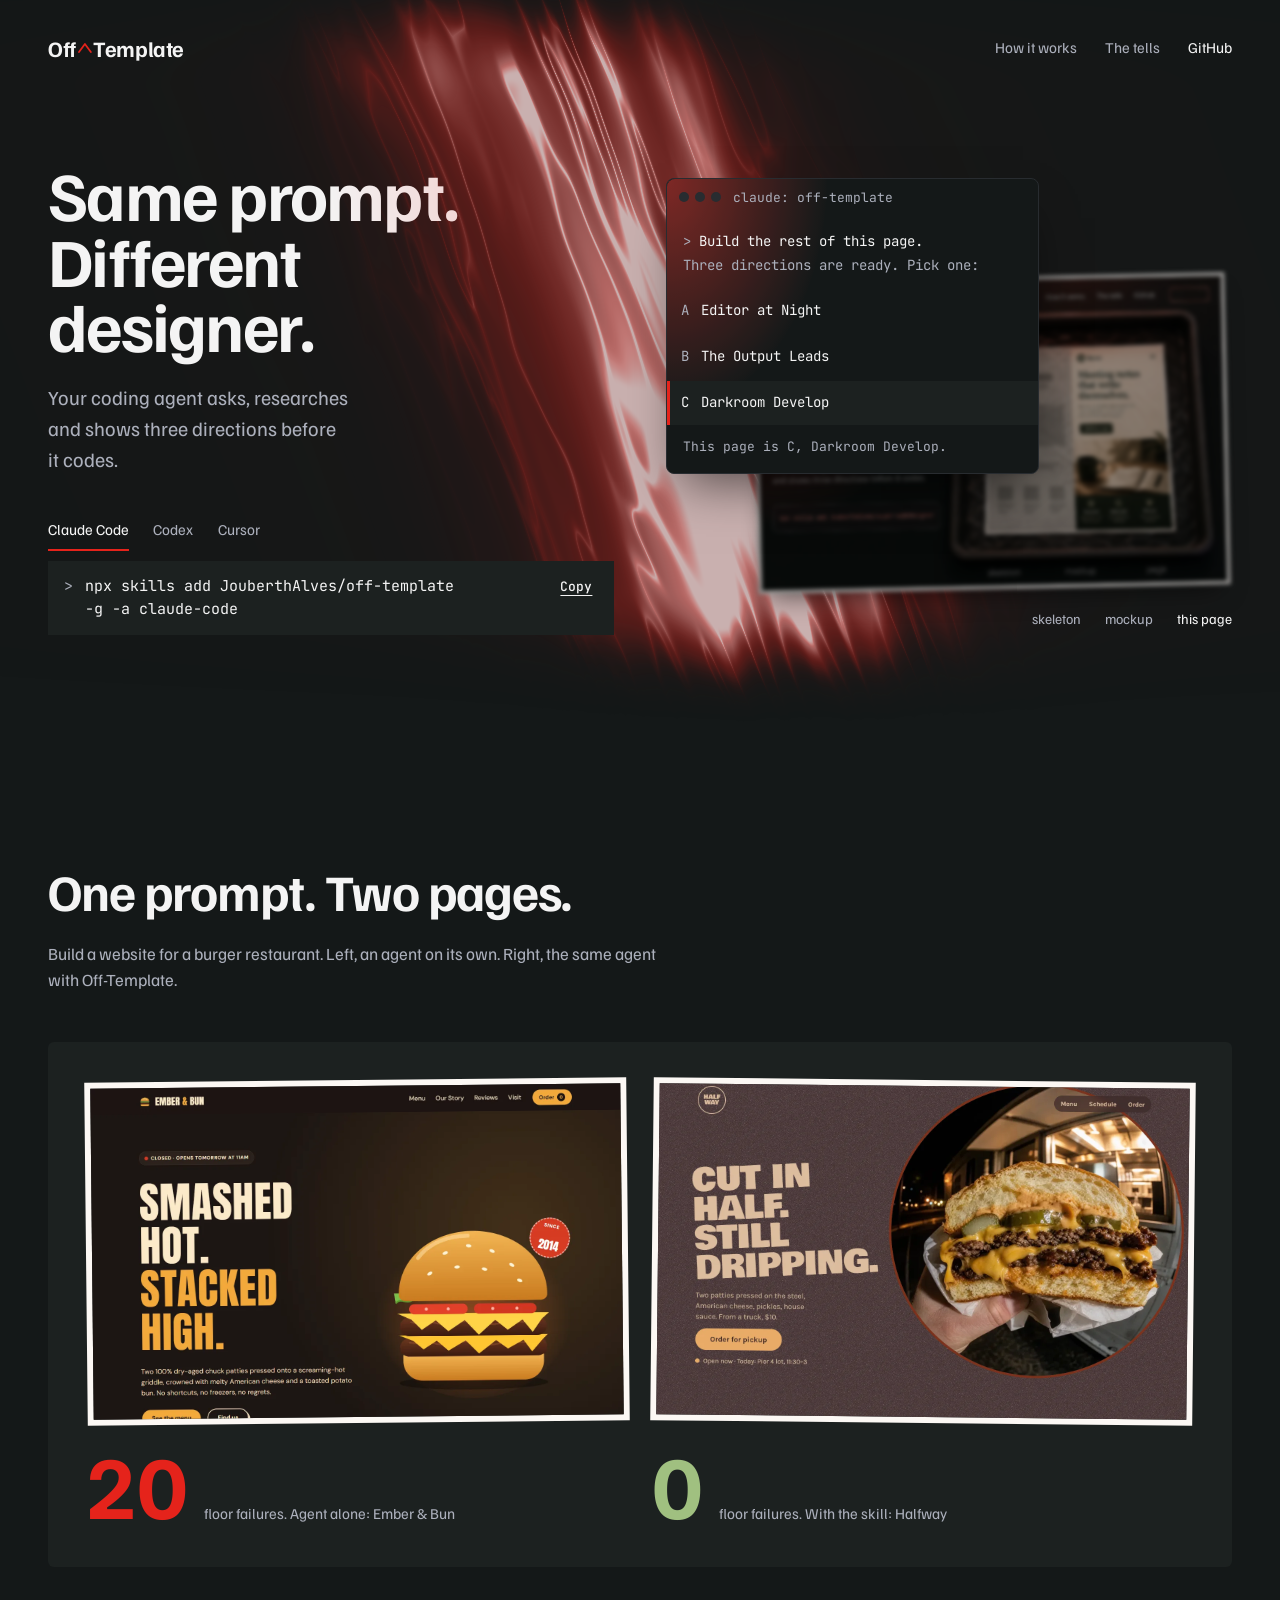
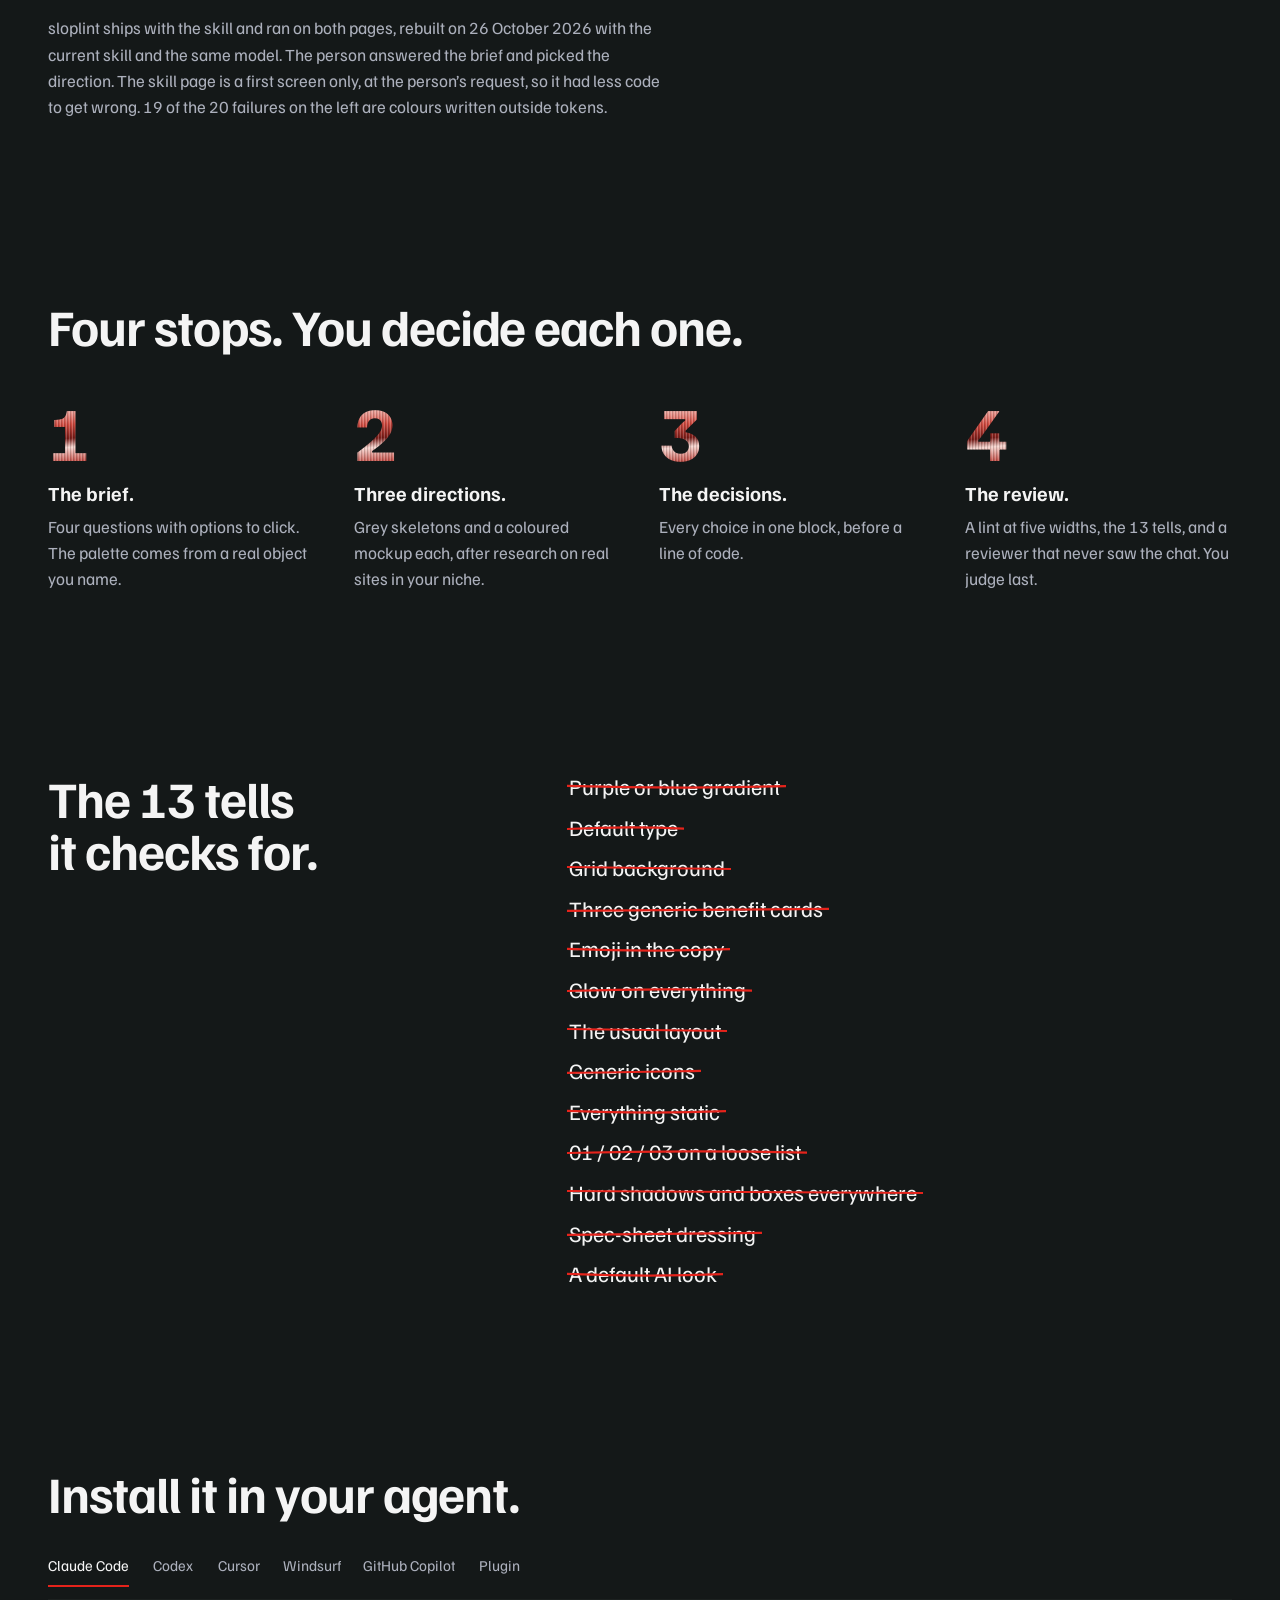
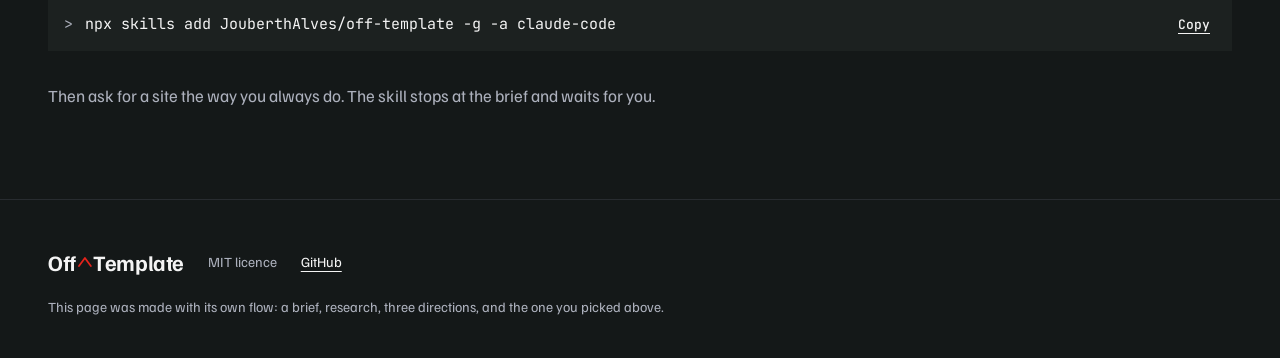
==== site/index.html @ 77374fa3 "updated: rename Super-Webdesigner to Off-Template The skill, plugin, marketplace, site, logo, README" ====
<!doctype html>
<html lang="en" class="no-js" data-look="c">
<head>
<meta charset="utf-8">
<meta name="viewport" content="width=device-width, initial-scale=1">
<script>document.documentElement.className=document.documentElement.className.replace('no-js','js');setTimeout(function(){document.documentElement.classList.add('ready')},2500);</script>
<title>Off-Template: same prompt, different designer</title>
<meta name="description" content="Skills that make your coding agent ask a brief, research the niche and show three directions before it writes a line of code.">
<link rel="canonical" href="https://off-template.vercel.app/">
<meta property="og:type" content="website">
<meta property="og:title" content="Off-Template: same prompt, different designer">
<meta property="og:description" content="Skills that make your coding agent ask a brief, research the niche and show three directions before it writes a line of code.">
<meta property="og:image" content="https://off-template.vercel.app/img/dir-c.webp">
<meta property="og:url" content="https://off-template.vercel.app/">
<meta name="theme-color" content="#141818">
<link rel="icon" href="data:image/svg+xml,%3Csvg xmlns='http://www.w3.org/2000/svg' viewBox='0 0 64 64'%3E%3Crect width='64' height='64' rx='10' fill='%23FFFFFF'/%3E%3Cpath d='M14 46 L32 16 L50 46' fill='none' stroke='%23E5231B' stroke-width='9' stroke-linecap='round' stroke-linejoin='round'/%3E%3C/svg%3E">
<link rel="preconnect" href="https://fonts.googleapis.com">
<link rel="preconnect" href="https://fonts.gstatic.com" crossorigin>
<link href="https://fonts.googleapis.com/css2?family=Familjen+Grotesk:wght@400;700&family=Mona+Sans:wght@400;800&family=Bricolage+Grotesque:wght@800&family=Instrument+Sans:wght@400;600&family=JetBrains+Mono:wght@400;500&display=swap" rel="stylesheet">
<link rel="stylesheet" href="styles.css">
</head>
<body>
<div class="font-warm" aria-hidden="true">
  <span class="fw-a8">Ag</span><span class="fw-a4">Ag</span><span class="fw-b8">Ag</span><span class="fw-i4">Ag</span><span class="fw-i6">Ag</span>
</div>

<main>
  <section id="hero" aria-label="Off-Template">
    <canvas class="beam" aria-hidden="true"></canvas>
    <header class="nav">
    <div class="container nav-in">
      <a class="logo" href="#" aria-label="Off-Template, home">
        <span>Off</span><svg class="caret" viewBox="0 0 40 30" aria-hidden="true"><path d="M5 26 L20 6 L35 26"/></svg><span>Template</span>
      </a>
      <nav class="nav-links" aria-label="Main">
        <a class="hide-s" href="#flow">How it works</a>
        <a class="hide-s" href="#tells">The tells</a>
        <a class="gh" href="https://github.com/JouberthAlves/off-template">GitHub</a>
      </nav>
    </div>
  </header>
    <div class="container hero-grid">
      <div class="copy">
        <h1 data-lit><span class="ln ln0">Same prompt.</span><br class="d"> <span class="ln ln1">Different</span><br class="d"> <span class="ln ln2">designer.</span><span class="h1-lit" aria-hidden="true"><span class="ln ln0">Same prompt.</span><br class="d"> <span class="ln ln1">Different</span><br class="d"> <span class="ln ln2">designer.</span></span></h1>
        <p class="lede">Your coding agent asks, researches and shows three directions before it codes.</p>

        <div class="install">
          <div class="tabs" role="tablist" aria-label="Your coding agent">
            <button type="button" class="tab" role="tab" id="tab-claude" aria-controls="cmd-claude" aria-selected="true">Claude Code</button>
            <button type="button" class="tab" role="tab" id="tab-codex" aria-controls="cmd-codex" aria-selected="false" tabindex="-1">Codex</button>
            <button type="button" class="tab" role="tab" id="tab-cursor" aria-controls="cmd-cursor" aria-selected="false" tabindex="-1">Cursor</button>
          </div>
          <div class="cmd-item" id="cmd-claude">
            <p class="cmd-name">Claude Code</p>
            <div class="cmd-row"><span class="prompt" aria-hidden="true">&gt;</span><code>npx skills add JouberthAlves/off-template <span class="nb">-g -a claude-code</span></code><button type="button" class="copy-btn" aria-label="Copy the command">Copy</button></div>
          </div>
          <div class="cmd-item" id="cmd-codex">
            <p class="cmd-name">Codex</p>
            <div class="cmd-row"><span class="prompt" aria-hidden="true">&gt;</span><code>npx skills add JouberthAlves/off-template <span class="nb">-a codex</span></code><button type="button" class="copy-btn" aria-label="Copy the command">Copy</button></div>
          </div>
          <div class="cmd-item" id="cmd-cursor">
            <p class="cmd-name">Cursor</p>
            <div class="cmd-row"><span class="prompt" aria-hidden="true">&gt;</span><code>npx skills add JouberthAlves/off-template <span class="nb">-a cursor</span></code><button type="button" class="copy-btn" aria-label="Copy the command">Copy</button></div>
          </div>
        </div>
      </div>

      <div class="stage">
        <div class="tray" data-lit>
          <div class="liquid" aria-hidden="true"></div>
          <div class="print" data-lit>
            <img class="print-skel" src="img/skel-c.webp" width="1864" height="1166" alt="">
            <img class="print-mock" src="img/dir-c.webp" width="1600" height="1058" alt="Mockup of direction C, Darkroom Develop, as the skill generated it">
          </div>
          <div class="ripple" aria-hidden="true"></div>
        </div>
        <p class="caption small" data-stage="page"><span data-s="skeleton">skeleton</span><span data-s="mockup">mockup</span><span data-s="page" class="on">this page</span></p>

        <div class="agent" role="group" aria-labelledby="agent-title" data-lit>
          <div class="agent-bar">
            <span class="dots" aria-hidden="true"><i></i><i></i><i></i></span>
            <span class="agent-title" id="agent-title">claude: off-template</span>
          </div>
          <div class="agent-body">
            <p class="a-line"><span class="prompt" aria-hidden="true">&gt;</span> <span class="hd">Build the rest of this page.</span></p>
            <p class="a-line" id="agent-q"><span class="js-only">Three directions are ready. Pick one:</span><span class="nojs-only">Three directions were ready. This page is C, Darkroom Develop.</span></p>
            <div class="picks">
              <button type="button" class="pick" data-dir="a" aria-pressed="false"><span class="pk">A</span><span>Editor at Night</span></button>
              <button type="button" class="pick" data-dir="b" aria-pressed="false"><span class="pk">B</span><span>The Output Leads</span></button>
              <button type="button" class="pick" data-dir="c" aria-pressed="true"><span class="pk">C</span><span>Darkroom Develop</span></button>
            </div>
            <p class="status" id="agent-status" aria-live="polite">This page is C, Darkroom Develop.</p>
          </div>
        </div>
      </div>
    </div>
  </section>
  <div id="built">

  <section class="sec" id="compare" data-look="c" aria-labelledby="compare-h">
    <div class="container sec-head">
      <h2 id="compare-h">One prompt. Two pages.</h2>
      <p>Build a website for a burger restaurant. Left, an agent on its own. Right, the same agent with Off-Template.</p>
    </div>
    <div class="container pair-wrap">
      <div class="pair">
        <figure class="pic">
          <div class="frame">
            <div class="fbar" aria-hidden="true"><span class="fdots"><i></i><i></i><i></i></span><span class="fname">ember-and-bun.html</span></div>
            <img src="img/burger-normal-desktop.webp" width="1440" height="900" loading="lazy" alt="Ember &amp; Bun, made by an agent alone: dark page, a drawn cartoon burger with a Since 2014 sticker, a condensed two-colour headline and a status pill">
          </div>
          <figcaption class="stat"><span class="num"><span class="digits" data-count="20" aria-hidden="true">20</span><span class="sr">20</span></span><span class="lab"><span class="l1">floor failures</span><span class="l2">. Agent alone: Ember &amp; Bun</span></span></figcaption>
        </figure>
        <span class="diff-v" aria-hidden="true"></span>
        <figure class="pic pic-2">
          <div class="frame">
            <div class="fbar" aria-hidden="true"><span class="fdots"><i></i><i></i><i></i></span><span class="fname">halfway.html</span></div>
            <img src="img/burger-super-desktop.webp" width="1440" height="900" loading="lazy" alt="Halfway, made with Off-Template: char-brown page, a tilted heavy headline, and a round fisheye photo of a burger cut in half in front of the food truck">
          </div>
          <figcaption class="stat"><span class="num"><span class="digits" data-count="0" aria-hidden="true">0</span><span class="sr">0</span></span><span class="lab"><span class="l1">floor failures</span><span class="l2">. With the skill: Halfway</span></span></figcaption>
        </figure>
      </div>
    </div>
    <div class="container">
      <p class="lint-note">sloplint ships with the skill and ran on both pages, rebuilt on 26 October 2026 with the current skill and the same model. The person answered the brief and picked the direction. The skill page is a first screen only, at the person’s request, so it had less code to get wrong. 19 of the 20 failures on the left are colours written outside tokens.</p>
    </div>
  </section>

  <section class="sec" id="flow" data-look="c" aria-labelledby="flow-h">
    <div class="container">
      <h2 id="flow-h">Four stops. You decide each one.</h2>
      <div class="win flow-win">
        <div class="fbar" aria-hidden="true"><span class="fdots"><i></i><i></i><i></i></span><span class="fname">flow.md</span></div>
        <ol class="steps" role="list">
          <li><span class="n" aria-hidden="true">1</span><h3>The brief.</h3><p>Four questions with options to click. The palette comes from a real object you name.</p></li>
          <li><span class="n" aria-hidden="true">2</span><h3>Three directions.</h3><p>Grey skeletons and a coloured mockup each, after research on real sites in your niche.</p></li>
          <li><span class="n" aria-hidden="true">3</span><h3>The decisions.</h3><p>Every choice in one block, before a line of code.</p></li>
          <li><span class="n" aria-hidden="true">4</span><h3>The review.</h3><p>A lint at five widths, the 13 tells, and a reviewer that never saw the chat. You judge last.</p></li>
        </ol>
      </div>
    </div>
  </section>

  <section class="sec" id="tells" data-look="c" aria-labelledby="tells-h">
    <div class="container split">
      <h2 id="tells-h">The 13 tells it checks for.</h2>
      <ul class="tells" role="list">
        <li>Purple or blue gradient</li>
        <li>Default type</li>
        <li>Grid background</li>
        <li>Three generic benefit cards</li>
        <li>Emoji in the copy</li>
        <li>Glow on everything</li>
        <li>The usual layout</li>
        <li>Generic icons</li>
        <li>Everything static</li>
        <li>01 / 02 / 03 on a loose list</li>
        <li>Hard shadows and boxes everywhere</li>
        <li>Spec-sheet dressing</li>
        <li>A default AI look</li>
      </ul>
    </div>
  </section>

  <section class="sec" id="install" data-look="c" aria-labelledby="install-h">
    <div class="container">
      <h2 id="install-h">Install it in your agent.</h2>
      <div class="inst">
        <div class="tabs" role="tablist" aria-label="Your coding agent">
          <button type="button" class="tab" role="tab" id="itab-claude" aria-controls="icmd-claude" aria-selected="true">Claude Code</button>
          <button type="button" class="tab" role="tab" id="itab-codex" aria-controls="icmd-codex" aria-selected="false" tabindex="-1">Codex</button>
          <button type="button" class="tab" role="tab" id="itab-cursor" aria-controls="icmd-cursor" aria-selected="false" tabindex="-1">Cursor</button>
          <button type="button" class="tab" role="tab" id="itab-windsurf" aria-controls="icmd-windsurf" aria-selected="false" tabindex="-1">Windsurf</button>
          <button type="button" class="tab" role="tab" id="itab-copilot" aria-controls="icmd-copilot" aria-selected="false" tabindex="-1">GitHub Copilot</button>
          <button type="button" class="tab" role="tab" id="itab-plugin" aria-controls="icmd-plugin" aria-selected="false" tabindex="-1">Plugin</button>
        </div>
        <div class="win term-win">
          <div class="fbar" aria-hidden="true"><span class="fdots"><i></i><i></i><i></i></span><span class="fname">terminal</span></div>
          <div class="cmd-item" id="icmd-claude">
            <p class="cmd-name">Claude Code</p>
            <div class="cmd-row"><span class="prompt" aria-hidden="true">&gt;</span><code>npx skills add JouberthAlves/off-template <span class="nb">-g -a claude-code</span></code><button type="button" class="copy-btn" aria-label="Copy the command">Copy</button></div>
          </div>
          <div class="cmd-item" id="icmd-codex">
            <p class="cmd-name">Codex</p>
            <div class="cmd-row"><span class="prompt" aria-hidden="true">&gt;</span><code>npx skills add JouberthAlves/off-template <span class="nb">-a codex</span></code><button type="button" class="copy-btn" aria-label="Copy the command">Copy</button></div>
          </div>
          <div class="cmd-item" id="icmd-cursor">
            <p class="cmd-name">Cursor</p>
            <div class="cmd-row"><span class="prompt" aria-hidden="true">&gt;</span><code>npx skills add JouberthAlves/off-template <span class="nb">-a cursor</span></code><button type="button" class="copy-btn" aria-label="Copy the command">Copy</button></div>
          </div>
          <div class="cmd-item" id="icmd-windsurf">
            <p class="cmd-name">Windsurf</p>
            <div class="cmd-row"><span class="prompt" aria-hidden="true">&gt;</span><code>npx skills add JouberthAlves/off-template <span class="nb">-a windsurf</span></code><button type="button" class="copy-btn" aria-label="Copy the command">Copy</button></div>
          </div>
          <div class="cmd-item" id="icmd-copilot">
            <p class="cmd-name">GitHub Copilot</p>
            <div class="cmd-row"><span class="prompt" aria-hidden="true">&gt;</span><code>npx skills add JouberthAlves/off-template <span class="nb">-a github-copilot</span></code><button type="button" class="copy-btn" aria-label="Copy the command">Copy</button></div>
          </div>
          <div class="cmd-item" id="icmd-plugin">
            <p class="cmd-name">Claude Code plugin</p>
            <div class="cmd-row"><span class="prompt" aria-hidden="true">&gt;</span><code>/plugin install off-template --marketplace JouberthAlves/off-template</code><button type="button" class="copy-btn" aria-label="Copy the command">Copy</button></div>
          </div>
        </div>
      </div>
      <p class="install-after">Then ask for a site the way you always do. The skill stops at the brief and waits for you.</p>
    </div>
  </section>

  </div>
</main>

<footer class="foot" data-look="c">
  <div class="container foot-in">
    <a class="logo" href="#" aria-label="Off-Template, home">
      <span>Off</span><svg class="caret" viewBox="0 0 40 30" aria-hidden="true"><path d="M5 26 L20 6 L35 26"/></svg><span>Template</span>
    </a>
    <p class="foot-meta"><span>MIT licence</span><a href="https://github.com/JouberthAlves/off-template">GitHub</a></p>
    <p class="foot-line">This page was made with its own flow: a brief, research, three directions, and the one you picked above.</p>
  </div>
</footer>

<script src="app.js" defer></script>
<script src="beam.js" defer></script>
</body>
</html>
---- site/styles.css ----
/* off-template · direction C "darkroom develop" + safelight beam + agent window that picks the look below · job: copy the install command · faces: Familjen Grotesk / JetBrains Mono · palette: night, tray, logo red, print white · motion: lively, the beam lights the hero, prints develop · waivers: mono-labels */
:root {
  --night: #141818;
  --tray: #1c2120;
  --line: #282c30;
  --red: #E5231B;
  --head: #f4f4f4;
  --text: #acb0bc;
  --print: #fcf8f4;
  --ink: #141818;
  --shadow: rgba(0, 0, 0, .6);
  --ink-line: rgba(20, 24, 24, .12);
  --mask-on: #000;
  --lit-ink: color-mix(in srgb, var(--hero-top) 28%, var(--head));
  /* the hero's light: top, low and core tones, swapped by the chosen look */
  --hero-top: var(--red);
  --hero-low: var(--pillar-low);
  --hero-core: var(--head);
  --pastel-green: #c4e6b0;
  --pastel-pink: #f5bccb;
  --ink-soft: color-mix(in srgb, var(--ink) 65%, var(--print));
  /* brushed red metal for the flow numbers (look C) */
  --metal-sheen: rgba(255, 255, 255, .78);
  --brush-hi: rgba(255, 255, 255, .2);
  --brush-lo: rgba(0, 0, 0, .16);
  --metal-1: #fff6f4; --metal-2: #f4c2bb; --metal-3: #d24b41; --metal-4: #7a1c18;
  --metal-5: #f6d4ce; --metal-6: #b8362e; --metal-7: #4a110f;
  --pillar-low: color-mix(in srgb, var(--red) 55%, var(--head));
  --teal: #6cb4bc;
  --green: #a0c080;
  --coral: #d07074;
  --font-c: "Familjen Grotesk", "Helvetica Neue", Arial, sans-serif;
  --font-a: "Mona Sans", "Helvetica Neue", Arial, sans-serif;
  --font-b-head: "Bricolage Grotesque", "Helvetica Neue", Arial, sans-serif;
  --font-b-body: "Instrument Sans", "Helvetica Neue", Arial, sans-serif;
  --font-mono: "JetBrains Mono", ui-monospace, Menlo, Consolas, monospace;
  --ease: cubic-bezier(.2, .7, .2, 1);
  --morph: --s-bg 700ms var(--ease), --s-surface 700ms var(--ease), --s-text 700ms var(--ease), --s-head 700ms var(--ease), --s-accent 700ms var(--ease), --s-accent-2 700ms var(--ease), --s-num 700ms var(--ease);
}
/* Registered so the look colours morph. Literals are the C values (the one allowed exception). */
@property --s-bg { syntax: '<color>'; inherits: true; initial-value: #141818; }
@property --s-surface { syntax: '<color>'; inherits: true; initial-value: #1c2120; }
@property --s-text { syntax: '<color>'; inherits: true; initial-value: #acb0bc; }
@property --s-head { syntax: '<color>'; inherits: true; initial-value: #f4f4f4; }
@property --s-accent { syntax: '<color>'; inherits: true; initial-value: #E5231B; }
@property --s-accent-2 { syntax: '<color>'; inherits: true; initial-value: #E5231B; }
@property --s-num { syntax: '<color>'; inherits: true; initial-value: #E5231B; }

*, *::before, *::after { box-sizing: border-box; }

html, body { overflow-x: clip; }
html {
  scrollbar-width: thin;
  scrollbar-color: var(--line) var(--tray);
  -webkit-text-size-adjust: 100%;
}
::-webkit-scrollbar { width: 10px; height: 10px; }
::-webkit-scrollbar-track { background: var(--tray); }
::-webkit-scrollbar-thumb { background: var(--line); border-radius: 6px; }

body {
  margin: 0;
  background: var(--night);
  color: var(--text);
  font: 400 17px/1.55 var(--font-c);
  font-variant-numeric: tabular-nums;
  caret-color: var(--red);
}
/* Off-screen, not display:none: that is what makes the browser fetch looks A and B before the first click. */
.font-warm {
  position: absolute;
  width: 0;
  height: 0;
  overflow: hidden;
  white-space: nowrap;
}
.fw-a8 { font: 800 16px var(--font-a); }
.fw-a4 { font: 400 16px var(--font-a); }
.fw-b8 { font: 800 16px var(--font-b-head); }
.fw-i4 { font: 400 16px var(--font-b-body); }
.fw-i6 { font: 600 16px var(--font-b-body); }
@media (max-width: 599.98px) { body { font-size: 16px; } }

::selection { background: var(--red); color: var(--head); }

img { display: block; max-width: 100%; }
h1, h2 { text-wrap: balance; color: var(--head); }
p { max-width: 62ch; }
.small { font-size: 14px; }

a:focus-visible, button:focus-visible {
  outline: 2px solid var(--red);
  outline-offset: 3px;
}

.container {
  width: 100%;
  max-width: 80rem;
  margin-inline: auto;
  padding-inline: clamp(16px, 4vw, 48px);
}

[data-lit] { --lit: 0; --lx: 50; }

/* ---------- JS / no-JS switches ---------- */
.no-js .js-only { display: none; }
.js .nojs-only { display: none; }

/* ---------- Nav ---------- */
.nav { position: relative; z-index: 1; padding-top: 24px; }
.nav-in { display: flex; align-items: center; justify-content: space-between; gap: 16px; }

.logo {
  display: inline-flex;
  align-items: baseline;
  font-family: var(--font-c);
  font-weight: 700;
  font-size: 22px;
  color: var(--head);
  letter-spacing: -0.02em;
  text-decoration: none;
}
.caret {
  width: .72em;
  height: .6em;
  margin: 0 .04em;
  align-self: center;
  overflow: visible;
}
.caret path {
  fill: none;
  stroke: var(--red);
  stroke-width: 4.5;
  stroke-linecap: round;
  stroke-linejoin: round;
}

.nav-links { display: flex; align-items: center; gap: 28px; font-size: 15px; }
.nav-links a { color: var(--text); text-decoration: none; transition: color .15s; }
.nav-links a:hover { color: var(--head); }
.nav-links .gh { color: var(--head); padding: 12px 0; }
@media (max-width: 599.98px) { .nav-links .hide-s { display: none; } }

/* ---------- Hero ---------- */
#hero {
  position: relative;
  isolation: isolate;
  overflow: clip;
  background: var(--night);
  padding-bottom: clamp(48px, 7vw, 104px);
}
.beam {
  position: absolute;
  inset: 0;
  width: 100%;
  height: 100%;
  pointer-events: none;
  z-index: 0;
}
.hero-grid {
  margin-top: clamp(40px, 7vw, 96px);
  position: relative;
  z-index: 1;
  display: grid;
  grid-template-columns: minmax(0, 1fr);
  gap: clamp(24px, 4vw, 64px);
  align-items: center;
}
.copy { display: contents; }
.copy h1 { order: 1; }
.copy .lede { order: 2; }
.install { order: 3; }
.stage { order: 4; }

@media (min-width: 960px) {
  .hero-grid { grid-template-columns: minmax(0, 6fr) minmax(0, 6fr); }
  .copy { display: block; min-width: 0; }
  .copy h1, .copy .lede, .stage, .install { order: 0; }
}

h1 {
  position: relative;
  margin: 0 0 24px;
  font: 700 clamp(2.9rem, 5.4vw, 5.4rem)/0.95 var(--font-c);
  letter-spacing: -0.025em;
}
h1 .ln { display: inline-block; }
h1 br.d { display: none; }
@media (min-width: 960px) { h1 br.d { display: inline; } }

.h1-lit {
  position: absolute;
  inset: 0;
  display: block;
  color: var(--lit-ink);
  pointer-events: none;
  -webkit-mask-image: radial-gradient(ellipse 48% 150% at calc(var(--lx) * 1%) 0%, var(--mask-on) 0%, transparent 100%);
  mask-image: radial-gradient(ellipse 48% 150% at calc(var(--lx) * 1%) 0%, var(--mask-on) 0%, transparent 100%);
  opacity: min(1, calc(var(--lit) * 1.5));
}

.lede {
  margin: 0 0 32px;
  max-width: 30ch;
  text-wrap: pretty;
  font-size: 18px;
  color: var(--text);
}
@media (min-width: 600px) { .lede { font-size: 20px; } }

/* ---------- Install ---------- */
.tabs { display: flex; gap: 22px; margin-bottom: 10px; }
.no-js .tabs { display: none; }
.tab {
  position: relative;
  appearance: none;
  background: none;
  border: 0;
  padding: 8px 0;
  font: 400 15px/1.2 var(--font-c);
  color: var(--text);
  cursor: pointer;
  transition: color .15s;
}
.tab:hover { color: var(--head); }
.tab[aria-selected="true"] { color: var(--head); }
.tab::after {
  content: "";
  position: absolute;
  left: 0;
  right: 0;
  bottom: 0;
  height: 2px;
  background: var(--red);
  transform: scaleX(0);
  transform-origin: left center;
  transition: transform .2s var(--ease);
}
.tab[aria-selected="true"]::after { transform: scaleX(1); }

.cmd-item { margin-bottom: 12px; }
.cmd-item[hidden] { display: none; }
.js .cmd-name { display: none; }
.cmd-name { margin: 0 0 4px; font-size: 14px; color: var(--text); }
.cmd-row {
  display: flex;
  align-items: flex-start;
  gap: 12px;
  background: var(--tray);
  border-radius: 0;
  padding: 14px 16px;
  font: 400 15px/1.55 var(--font-mono);
  color: var(--head);
}
.cmd-row .prompt { flex: none; color: var(--text); }
.cmd-row code {
  flex: 1 1 auto;
  min-width: 0;
  font: inherit;
  overflow-wrap: break-word;
  word-break: normal;
}
.copy-btn {
  flex: none;
  appearance: none;
  background: none;
  border: 0;
  border-radius: 0;
  padding: 2px 0;
  font: 500 13px/1.55 var(--font-mono);
  text-decoration: underline;
  text-underline-offset: 4px;
  color: var(--head);
  cursor: pointer;
  transition: border-color .15s;
}
.copy-btn:hover { color: var(--red); }
.no-js .copy-btn { display: none; }
.install-note { margin: 4px 0 0; color: var(--text); }

/* ---------- Stage ---------- */
.stage { position: relative; display: flex; flex-direction: column; min-width: 0; }
@media (min-width: 960px) {
  .stage { display: flex; }
}

/* The proof sits behind the agent window, in depth: dimmed and a little out of focus at rest,
   sharp while a direction develops, on hover and on keyboard focus. */
.tray {
  position: relative;
  z-index: 0;
  align-self: flex-end;
  width: 92%;
  margin-top: -40px;
  aspect-ratio: 1600 / 1058;
  transform: scale(.97);
  transform-origin: 70% 30%;
  filter: blur(2px) brightness(.58) saturate(.85);
  transition: filter 600ms var(--ease), transform 600ms var(--ease);
}
.stage.focus .tray, .stage:hover .tray, .stage:focus-within .tray { filter: none; transform: none; }
@media (min-width: 960px) {
  .tray { width: 86%; margin-top: -200px; }
}
.liquid { display: none; }
@keyframes sheen {
  from { transform: translate(-6%, -4%) scale(1); }
  to { transform: translate(8%, 6%) scale(1.15); }
}

.print {
  position: absolute;
  inset: 0;
  border: 4px solid var(--print);
  transform: rotate(-1.2deg);
  background: var(--tray);
  box-shadow: 0 14px 26px -12px var(--shadow);
}
.print img {
  position: absolute;
  inset: 0;
  width: 100%;
  height: 100%;
  object-fit: cover;
}
.js:not(.ready) .print-mock { opacity: 0; }

.ripple {
  position: absolute;
  inset: 0;
  margin: auto;
  width: 40%;
  aspect-ratio: 1;
  border-radius: 50%;
  border: 1px solid var(--head);
  opacity: 0;
  transform: scale(0);
  pointer-events: none;
}

.caption {
  display: flex;
  gap: 24px;
  margin: 12px 0 0;
  max-width: none;
  color: var(--text);
  order: 2;
  align-self: flex-end;
}
.caption .on { color: var(--head); }
.caption span { transition: color .2s; }

/* lit overlays */
.tray::after, .print::after, .agent::after {
  content: "";
  position: absolute;
  inset: 0;
  border-radius: inherit;
  pointer-events: none;
  background: radial-gradient(ellipse 60% 110% at calc(var(--lx) * 1%) 0%, var(--hero-top), transparent 72%);
  mix-blend-mode: screen;
  opacity: calc(var(--lit) * .7);
}
.print::after { opacity: calc(var(--lit) * .9); }
.agent::after { z-index: 0; }

/* ---------- Agent window ---------- */
.agent {
  position: relative;
  order: -1;
  margin-bottom: 16px;
  width: 100%;
  z-index: 2;
  background: var(--night);
  border: 1px solid var(--line);
  border-radius: 8px;
  box-shadow: 0 24px 48px -16px var(--shadow);
}
@media (min-width: 960px) {
  .agent {
    position: relative;
    align-self: flex-start;
    margin-bottom: 0;
    width: min(24rem, 66%);
  }
}
.agent > * { position: relative; z-index: 1; }

.agent-bar {
  display: grid;
  grid-template-columns: auto minmax(0, 1fr);
  align-items: center;
  gap: 12px;
  height: 36px;
  padding: 0 12px;
}
.dots { display: flex; gap: 6px; flex: none; }
.dots i { display: block; flex: none; width: 10px; height: 10px; border-radius: 50%; background: var(--line); }
.agent-title {
  min-width: 0;
  overflow: hidden;
  text-overflow: ellipsis;
  white-space: nowrap;
  font: 400 13px/1 var(--font-mono);
  color: var(--text);
}

.agent-body { padding: 16px; font: 400 14px/1.55 var(--font-mono); color: var(--text); }
.agent-body p { margin: 0; max-width: none; }
.agent-body .prompt { color: var(--text); }
.agent-body .hd { color: var(--head); }
.a-line + .a-line { margin-top: 2px; }
.picks { display: flex; flex-direction: column; gap: 2px; margin: 12px -16px; }
.no-js .picks { display: none; }
.pick {
  appearance: none;
  display: flex;
  align-items: center;
  gap: 12px;
  width: 100%;
  min-height: 44px;
  padding: 0 14px;
  background: none;
  border: 0;
  border-radius: 0;
  font: 400 14px/1.4 var(--font-mono);
  color: var(--head);
  text-align: left;
  cursor: pointer;
  transition: background-color .15s;
}
.pick:hover:not([aria-disabled="true"]) { background: var(--tray); }
.pick[aria-disabled="true"] { cursor: progress; }
.pick[aria-pressed="true"] { background: var(--tray); box-shadow: inset 3px 0 0 var(--red); }
.pk { color: var(--text); }
.pick[aria-pressed="true"] .pk { color: var(--head); }
.pk { flex: none; }
.status { min-height: 1.55em; font-size: 13px; color: var(--text); }
.no-js .status { display: none; }

/* ---------- Beam fallback ---------- */
#hero.beam-static .beam { display: none; }
#hero.beam-static::before {
  content: "";
  position: absolute;
  z-index: 0;
  pointer-events: none;
  inset: -20% auto -20% calc(var(--lamp-x, 50%) - 70px);
  width: 140px;
  background: linear-gradient(var(--red), var(--pillar-low));
  transform: rotate(-22deg);
  filter: blur(36px);
  opacity: .45;
}

/* ---------- Motion on load ---------- */
@keyframes rise {
  from { opacity: 0; transform: translateY(24px); }
  to { opacity: 1; transform: none; }
}
.js .ln { animation: rise .7s var(--ease) both; }
.js .ln0 { animation-delay: 0ms; }
.js .ln1 { animation-delay: 80ms; }
.js .ln2 { animation-delay: 160ms; }
.js .lede { animation: rise .7s var(--ease) 360ms both; }
.js .install { animation: rise .7s var(--ease) 440ms both; }
.ready .ln, .ready .lede, .ready .install { animation: none; }

/* ---------- Reduced motion ---------- */
@media (prefers-reduced-motion: reduce) {
  .tray { transition: none; }
  .js .ln, .js .lede, .js .install { animation: none; }
  .liquid { animation: none; }
  .tab::after, .tab, .copy-btn, .pick, .caption span, .nav-links a { transition: none; }
}

@media (min-width: 960px) {
}
.cmd-row .nb { white-space: nowrap; }

/* =====================================================================
   Part 2: the three looks, the sections, the footer
   Looks are mapped per section (data-look on each .sec and on .foot) so
   the rebuild can swap them one after another.
   ===================================================================== */
.sec[data-look="c"], .foot[data-look="c"] {
  --s-bg: var(--night);
  --s-surface: var(--tray);
  --s-text: var(--text);
  --s-head: var(--head);
  --s-accent: var(--red);
  --s-accent-2: var(--red);
  --s-num: var(--red);
  --s-font-head: var(--font-c);
  --s-font-body: var(--font-c);
  --s-weight: 700;
}
.sec[data-look="a"], .foot[data-look="a"] {
  --s-bg: var(--night);
  --s-surface: var(--tray);
  --s-text: var(--text);
  --s-head: var(--head);
  --s-accent: var(--teal);
  --s-accent-2: var(--green);
  --s-num: var(--teal);
  --s-font-head: var(--font-a);
  --s-font-body: var(--font-a);
  --s-weight: 800;
}
.sec[data-look="b"], .foot[data-look="b"] {
  --s-bg: var(--print);
  --s-surface: var(--print);
  --s-text: var(--ink);
  --s-head: var(--ink);
  --s-accent: var(--coral);
  --s-accent-2: var(--green);
  --s-num: var(--ink);
  --s-font-head: var(--font-b-head);
  --s-font-body: var(--font-b-body);
  --s-weight: 800;
}

.sec, .foot {
  background: var(--s-bg);
  color: var(--s-text);
  font-family: var(--s-font-body);
  transition: var(--morph);
}
.foot { position: relative; }
.sec { position: relative; padding-block: clamp(56px, 7vw, 104px); }
.sec p { max-width: 62ch; }
.sec h2 {
  margin: 0 0 24px;
  font: var(--s-weight) clamp(2rem, 4vw, 3.4rem)/1.02 var(--s-font-head);
  letter-spacing: -0.02em;
  color: var(--s-head);
}
.sec-head p { margin: 0 0 48px; }
.sr {
  position: absolute;
  width: 1px;
  height: 1px;
  overflow: hidden;
  clip-path: inset(50%);
  white-space: nowrap;
}

/* accent devices on the h2 */
.sec[data-look="a"] h2::before {
  content: "";
  display: inline-block;
  width: 2px;
  height: 1em;
  margin-right: .3em;
  vertical-align: -0.12em;
  background: var(--s-accent);
}
.sec.arrive[data-look="a"] h2::before { animation: caret-once .8s linear 1; }
@keyframes caret-once {
  0%, 49.99% { opacity: 1; }
  50%, 99.99% { opacity: 0; }
  100% { opacity: 1; }
}
.sec[data-look="b"] h2::after {
  content: "";
  display: block;
  width: min(6rem, 40%);
  height: 3px;
  margin-top: 20px;
  transform-origin: left center;
  background: linear-gradient(90deg, var(--s-accent) 50%, var(--s-accent-2) 50%);
}

/* ---------- shared editor window (looks A only; plain wrapper elsewhere) ---------- */
.fbar { display: none; }
.fdots { display: flex; gap: 6px; flex: none; }
.fdots i { display: block; width: 9px; height: 9px; border-radius: 50%; background: var(--line); }
.fname {
  min-width: 0;
  overflow: hidden;
  text-overflow: ellipsis;
  white-space: nowrap;
  font: 400 12px/1 var(--font-mono);
  color: var(--s-text);
}
.sec[data-look="a"] .fbar {
  display: flex;
  align-items: center;
  gap: 12px;
  height: 32px;
  padding: 0 12px;
  background: var(--tray);
}
.sec[data-look="a"] :is(.frame, .win) {
  border: 1px solid var(--line);
  border-radius: 8px;
  overflow: hidden;
  box-shadow: 0 24px 48px -16px var(--shadow);
}

/* ---------- 1. compare ---------- */
.pair {
  display: grid;
  grid-template-columns: minmax(0, 1fr);
  gap: 32px 24px;
}
@media (min-width: 760px) {
  .pair { grid-template-columns: minmax(0, 1fr) minmax(0, 1fr); }
}
.diff-v { display: none; }
.pic { --sc: var(--coral); margin: 0; min-width: 0; }
.pic-2 { --sc: var(--green); }
.frame { position: relative; }
.frame img { width: 100%; height: auto; }

.stat {
  display: flex;
  flex-wrap: wrap;
  align-items: baseline;
  gap: 4px 16px;
  margin-top: 16px;
  color: var(--s-text);
}
.num {
  position: relative;
  margin: 0;
  font: var(--s-weight) clamp(3.5rem, 7vw, 6rem)/1 var(--s-font-head);
  font-variant-numeric: tabular-nums;
  color: var(--s-head);
}
.digits { display: inline-block; min-width: 2ch; }
.digits[data-count="0"] { min-width: 1ch; }
@media (max-width: 520px) { .lab { flex-basis: 100%; } }
.lab { position: relative; font-size: 15px; line-height: 1.4; color: var(--s-text); }

/* C: the two prints lie on one tray panel */
.sec[data-look="c"] .pair {
  padding: clamp(16px, 3vw, 40px);
  background: var(--s-surface);
  border-radius: 6px;
}
.sec[data-look="c"] .frame { border: 6px solid var(--print); transform: rotate(-0.6deg); }
.sec[data-look="c"] .pic-2 .frame { transform: rotate(0.6deg); }

/* A: each number is a line of the editor below its window */
.sec[data-look="a"] .stat { flex-wrap: wrap; gap: 0 12px; font-family: var(--font-mono); color: var(--sc); }
.sec[data-look="a"] .num { font: 500 clamp(2rem, 4.5vw, 3.5rem)/1.1 var(--font-mono); color: var(--sc); }
.sec[data-look="a"] .num::before { content: "// "; }
.sec[data-look="a"] .lab { font: 400 14px/1.4 var(--font-mono); color: var(--sc); }
.sec[data-look="a"] .l2 {
  position: absolute;
  width: 1px;
  height: 1px;
  overflow: hidden;
  clip-path: inset(50%);
  white-space: nowrap;
}

/* B: full-bleed pair, diff signs */
.sec[data-look="b"] .pair-wrap { max-width: none; padding-inline: 0; }
.sec[data-look="b"] .pair { gap: 0; }
.sec[data-look="b"] .stat { padding: 12px clamp(16px, 4vw, 48px) 0; }
.sec[data-look="b"] .num::before { content: "\2212\00a0"; color: var(--sc); }
.sec[data-look="b"] .pic-2 .num::before { content: "+\00a0"; }
.sec[data-look="b"] .diff-v {
  display: block;
  height: 3px;
  margin-top: 32px;
  transform-origin: left center;
  background: linear-gradient(90deg, var(--s-accent) 50%, var(--s-accent-2) 50%);
}
.sec[data-look="b"] .diff-v + .pic { margin-top: 32px; }
@media (min-width: 760px) {
  .sec[data-look="b"] .pair { grid-template-columns: minmax(0, 1fr) 3px minmax(0, 1fr); }
  .sec[data-look="b"] .diff-v {
    height: auto;
    margin-top: 0;
    transform-origin: center top;
    background: linear-gradient(var(--s-accent) 50%, var(--s-accent-2) 50%);
  }
  .sec[data-look="b"] .diff-v + .pic { margin-top: 0; }
}
.lint-note { margin: clamp(32px, 4vw, 48px) 0 0; }

/* ---------- 2. flow ---------- */
.flow-win { margin-top: 40px; }
.steps {
  display: grid;
  grid-template-columns: minmax(0, 1fr);
  gap: 40px 48px;
  margin: 0;
  padding: 0;
  list-style: none;
}
@media (min-width: 760px) {
  .steps { grid-template-columns: minmax(0, 1fr) minmax(0, 1fr); }
}
@media (min-width: 1100px) {
  .steps { grid-template-columns: repeat(4, minmax(0, 1fr)); gap: 40px clamp(24px, 3vw, 40px); }
}
.steps li { min-width: 0; }
.steps .n {
  display: block;
  margin-bottom: 12px;
  font: var(--s-weight) clamp(3rem, 6vw, 5rem)/1 var(--s-font-head);
  color: var(--s-num);
}
.steps h3 {
  margin: 0 0 8px;
  font: var(--s-weight) 20px/1.25 var(--s-font-head);
  color: var(--s-head);
}
.steps p { margin: 0; color: var(--s-text); }

/* A: the four steps are lines of one editor window */
.sec[data-look="a"] .steps {
  grid-template-columns: minmax(0, 1fr);
  gap: 20px;
  padding: 20px clamp(16px, 3vw, 28px);
}
.sec[data-look="a"] .steps li {
  display: grid;
  grid-template-columns: 2ch minmax(0, 1fr);
  column-gap: 16px;
}
.sec[data-look="a"] .steps .n {
  grid-row: 1 / span 2;
  margin: 0;
  font: 400 15px/1.55 var(--font-mono);
  color: var(--s-accent);
}
.sec[data-look="a"] .steps h3 { grid-column: 2; margin: 0; font-size: 17px; }
.sec[data-look="a"] .steps p { grid-column: 2; }

/* B: a diff line on the left of each step */
.sec[data-look="b"] .steps li { position: relative; padding-left: 24px; }
.sec[data-look="b"] .steps li::before {
  content: "";
  position: absolute;
  left: 0;
  top: 0;
  bottom: 0;
  width: 3px;
  transform-origin: center top;
  background: linear-gradient(var(--s-accent) 50%, var(--s-accent-2) 50%);
}

/* ---------- 3. tells ---------- */
.split {
  display: grid;
  grid-template-columns: minmax(0, 1fr);
  gap: 32px 48px;
  align-items: start;
}
.split h2 { margin: 0; }
@media (min-width: 960px) {
  .split { grid-template-columns: minmax(0, 5fr) minmax(0, 7fr); }
  .split h2 { position: sticky; top: 96px; }
}
.tells {
  display: grid;
  grid-template-columns: minmax(0, 1fr);
  gap: 12px;
  margin: 0;
  padding: 0;
  list-style: none;
}
.tells li {
  position: relative;
  justify-self: start;
  font-size: 22px;
  line-height: 1.3;
  color: var(--s-head);
}
.tells li::after {
  content: "";
  position: absolute;
  left: -2px;
  right: -6px;
  top: 0.52em;
  height: 8px;
  pointer-events: none;
  background: url("data:image/svg+xml,<svg xmlns='http://www.w3.org/2000/svg' viewBox='0 0 400 8' preserveAspectRatio='none'><path d='M0 2.8Q200 6.2 400 3.2' fill='none' stroke='%23E5231B' stroke-width='2.2' stroke-linecap='round' vector-effect='non-scaling-stroke'/></svg>") center / 100% 100% no-repeat;
  transform: scaleX(1);
  transform-origin: left center;
}
.tells li:nth-child(4n+2)::after {
  top: 0.5em;
  background-image: url("data:image/svg+xml,<svg xmlns='http://www.w3.org/2000/svg' viewBox='0 0 400 8' preserveAspectRatio='none'><path d='M0 5Q200 1.8 400 4.6' fill='none' stroke='%23E5231B' stroke-width='2.2' stroke-linecap='round' vector-effect='non-scaling-stroke'/></svg>");
}
.tells li:nth-child(4n+3)::after {
  top: 0.48em;
  background-image: url("data:image/svg+xml,<svg xmlns='http://www.w3.org/2000/svg' viewBox='0 0 400 8' preserveAspectRatio='none'><path d='M0 3C180 3.4 300 4.4 400 5' fill='none' stroke='%23E5231B' stroke-width='2.2' stroke-linecap='round' vector-effect='non-scaling-stroke'/></svg>");
}
.tells li:nth-child(4n)::after {
  top: 0.54em;
  background-image: url("data:image/svg+xml,<svg xmlns='http://www.w3.org/2000/svg' viewBox='0 0 400 8' preserveAspectRatio='none'><path d='M0 4.8C180 4.4 300 3.4 400 2.8' fill='none' stroke='%23E5231B' stroke-width='2.2' stroke-linecap='round' vector-effect='non-scaling-stroke'/></svg>");
}
.tells.arm li::after { transform: scaleX(0); }
.tells.go li::after { transition: transform 500ms var(--ease) calc(var(--i, 0) * 60ms); }

/* ---------- 4. install (the hero's tabs + command row, six tabs) ---------- */
.inst .tabs { flex-wrap: wrap; gap: 4px 22px; margin-bottom: 12px; }
.inst .tab { color: var(--s-text); }
.inst .tab:hover, .inst .tab[aria-selected="true"] { color: var(--s-head); }
.inst .tab::after { background: var(--s-accent); }
.sec[data-look="b"] .inst .tab:not([aria-selected="true"]) { color: var(--ink-soft); }
.inst .cmd-item { margin: 0; }
.inst .cmd-item + .cmd-item { margin-top: 12px; }
.inst .cmd-row { background: var(--s-surface); }
.inst .copy-btn { color: var(--s-head); }
.inst .copy-btn:hover { color: var(--s-head); text-decoration-color: var(--s-accent); }
.sec[data-look="a"] .inst .cmd-row { background: none; }
.sec[data-look="a"] .inst .cmd-item + .cmd-item { margin-top: 0; }
.sec[data-look="b"] .inst .cmd-row { background: var(--ink); color: var(--print); }
.sec[data-look="b"] .inst .cmd-row .prompt { color: var(--print); }
.sec[data-look="b"] .inst .copy-btn { color: var(--print); }
.sec[data-look="b"] .inst .copy-btn:hover { color: var(--print); text-decoration-color: var(--coral); }
.sec[data-look="b"] .inst .copy-btn:focus-visible { outline-color: var(--print); }
.install-after { margin: 32px 0 0; }

/* ---------- footer ---------- */
.foot {
  padding-block: 40px;
  border-top: 1px solid var(--line);
  font-size: 14px;
}
.foot[data-look="b"] { border-top-color: var(--ink-line); }
.foot-in { display: flex; flex-wrap: wrap; align-items: center; gap: 12px 24px; }
.foot .logo { color: var(--s-head); }
.foot p { margin: 0; max-width: none; color: var(--s-text); }
.foot-meta { display: flex; align-items: center; gap: 24px; }
.foot-meta span { display: inline-flex; align-items: center; min-height: 44px; }
.foot-meta a { color: var(--s-head); text-underline-offset: 4px; }
.foot-line { flex: 1 0 100%; max-width: 62ch; }

/* ---------- entrances and the rebuild (classes toggled by JS) ----------
   The section itself stays opaque and still. Fading or shifting it shows the
   black page behind a white look, and replaying that on every look change
   reads as a reload. */
.sec.pre > * { opacity: 0; transform: translateY(16px); }
.sec.in > * { transition: opacity 600ms var(--ease), transform 600ms var(--ease); }

/* B: the dark hero fades into the white page. A and C are already dark, so this reads as nothing there. */
#compare {
  isolation: isolate;
  padding-top: max(clamp(56px, 7vw, 104px), clamp(96px, 10vw, 160px));
}
#compare::before {
  content: "";
  position: absolute;
  top: 0;
  left: 0;
  right: 0;
  height: clamp(96px, 10vw, 160px);
  background: linear-gradient(in oklab, var(--night) 0%, var(--night) 8%, var(--s-bg) 92%);
  pointer-events: none;
  z-index: 0;
}
#compare > .container { position: relative; z-index: 1; }

/* the develop line that sweeps a section while it rebuilds */
.sec::after, .foot::after {
  content: "";
  position: absolute;
  left: 0;
  right: 0;
  top: 0;
  height: 2px;
  background: var(--s-accent);
  opacity: 0;
  pointer-events: none;
  z-index: 2;
}
.steps li:nth-child(2) { --k: 1; }
.steps li:nth-child(3) { --k: 2; }
.steps li:nth-child(4) { --k: 3; }

@keyframes dev-line {
  0% { transform: translateY(0); opacity: 0; }
  15%, 85% { opacity: 1; }
  100% { transform: translateY(var(--h, 0px)); opacity: 0; }
}
@keyframes draw-x { from { transform: scaleX(0); } to { transform: scaleX(1); } }
@keyframes draw-y { from { transform: scaleY(0); } to { transform: scaleY(1); } }
@keyframes n-rise { from { opacity: 0; transform: translateY(16px); } to { opacity: 1; transform: translateY(0); } }
@keyframes drop { from { opacity: 0; transform: translateY(-14px) rotate(-3deg); } }
@keyframes win-open { from { opacity: 0; transform: scale(.97); } to { opacity: 1; transform: scale(1); } }
@keyframes wipe { from { clip-path: inset(0 100% 0 0); } to { clip-path: inset(0); } }
@keyframes line-in { from { opacity: 0; transform: translateY(6px); } to { opacity: 1; transform: translateY(0); } }

/* the terminal command types itself by revealing (JS wraps the letters, then restores the markup) */
.ty { opacity: 0; }
.ty.ty-on { opacity: 1; }

@media (prefers-reduced-motion: no-preference) {
  .sec.rb::after, .foot.rb::after { animation: dev-line 520ms var(--ease); }

  /* lines draw themselves, once, when the section first arrives */
  .sec.arrive[data-look="b"] h2::after { animation: draw-x 700ms var(--ease) 200ms backwards; }
  .sec.arrive[data-look="b"] .diff-v { animation: draw-x 700ms var(--ease) 250ms backwards; }
  @media (min-width: 760px) {
    .sec.arrive[data-look="b"] .diff-v { animation-name: draw-y; }
  }
  .sec.arrive[data-look="b"] .steps li::before { animation: draw-y 700ms var(--ease) calc(var(--k, 0) * 90ms + 200ms) backwards; }

  /* the flow numbers rise one after another */
  .sec.arrive:not([data-look="a"]) .steps .n { animation: n-rise 500ms var(--ease) calc(var(--k, 0) * 90ms + 150ms) backwards; }

  /* pictures arrive in the look's own way */
  .sec.arrive[data-look="c"] .frame { animation: drop 600ms var(--ease) 200ms backwards; }
  .sec.arrive[data-look="c"] .pic-2 .frame { animation-delay: 320ms; }
  .sec.arrive[data-look="a"] .frame { animation: win-open 450ms var(--ease) 200ms backwards; }
  .sec.arrive[data-look="a"] .pic-2 .frame { animation-delay: 320ms; }
  .sec.arrive[data-look="b"] .frame { animation: wipe 700ms var(--ease) 200ms backwards; }
  .sec.arrive[data-look="b"] .pic-2 .frame { animation-delay: 320ms; }

  /* A: the four lines of flow.md appear one by one */
  .sec.arrive[data-look="a"] .steps li { animation: line-in 400ms var(--ease) calc(var(--k, 0) * 120ms + 200ms) backwards; }

  /* C: the install prompt blinks twice */
  .sec.in[data-look="c"] .inst .cmd-row .prompt { animation: caret-once .6s linear 300ms 2; }
}

@media (prefers-reduced-motion: reduce) {
  .sec.pre > * { opacity: 1; transform: none; }
  .sec, .foot, .sec.in > * { transition: none; }
  .sec::after, .foot::after { display: none; }
  .tells.arm li::after { transform: scaleX(1); }
  .tells.go li::after { transition: none; }
  .sec[data-look="a"].in h2::before { animation: none; }
}
#built p, #built li, .foot p { text-wrap: pretty; }

/* Touch targets: 44px minimum on every control */
.tab { min-height: 44px; }
.copy-btn { min-height: 44px; min-width: 44px; margin-block: -10px; }
.logo { min-height: 44px; align-items: center; }
.foot a { display: inline-flex; align-items: center; min-height: 44px; min-width: 44px; }
.tab { min-width: 44px; }

/* Look C: the two verdict counts stay red and green, with no glow. */
.sec[data-look="c"] .pic .num { color: var(--red); }
.sec[data-look="c"] .pic-2 .num { color: var(--green); }
/* The four flow numbers are brushed red metal. No text-shadow: that was the glow. */
@supports ((-webkit-background-clip: text) or (background-clip: text)) {
  .sec[data-look="c"] .steps .n {
    background-image:
      linear-gradient(118deg, transparent 30%, var(--metal-sheen) 46%, transparent 58%),
      repeating-linear-gradient(90deg, var(--brush-hi) 0 1px, var(--brush-lo) 1px 2px, transparent 2px 3px),
      linear-gradient(175deg, var(--metal-1) 0%, var(--metal-2) 16%, var(--metal-3) 34%, var(--metal-4) 48%, var(--metal-5) 57%, var(--metal-6) 74%, var(--metal-7) 100%);
    background-size: 100% 100%, 3px 100%, 100% 100%;
    -webkit-background-clip: text;
    background-clip: text;
    color: transparent;
    -webkit-text-fill-color: transparent;
  }
}
@media (forced-colors: active) {
  .sec[data-look="c"] .steps .n {
    background: none;
    color: var(--s-num);
    -webkit-text-fill-color: unset;
  }
}

/* A picked option's focus ring sits inside its row, not on the window's edge. */
.pick:focus-visible { outline-offset: -3px; }

/* The hero follows the chosen look. A: teal, pastel green and pastel pink light on the night.
   B: a cream hero, the light in coral and pastel pink, the ink tokens swapped for the page. */
html[data-look="a"] { --hero-top: var(--teal); --hero-low: var(--pastel-green); --hero-core: var(--pastel-pink); }
html[data-look="b"] {
  --hero-top: var(--coral);
  --hero-low: var(--pastel-pink);
  --hero-core: var(--print);
  --night: var(--print);
  --head: var(--ink);
  --text: var(--ink-soft);
  --line: var(--ink-line);
  --tray: color-mix(in srgb, var(--print) 92%, var(--ink));
}

/* Look switch: the new look grows as a circle from the picked prompt (View Transitions API).
   The sections skip their colour morph while it runs; the circle is the transition. */
html.vt .sec, html.vt .foot { transition: none; }
@media (prefers-reduced-motion: no-preference) {
  ::view-transition-old(root), ::view-transition-new(root) { animation: none; mix-blend-mode: normal; }
  ::view-transition-old(root) { z-index: 1; }
  ::view-transition-new(root) { z-index: 2; animation: look-circle 850ms cubic-bezier(.65, 0, .35, 1) both; }
}
@keyframes look-circle {
  from { clip-path: circle(0 at var(--vt-x, 50%) var(--vt-y, 50%)); }
  to { clip-path: circle(var(--vt-r, 150vmax) at var(--vt-x, 50%) var(--vt-y, 50%)); }
}
/* app.js draws a liquid rim on the new look; the CSS circle stays as the fallback. */
html.vt-shape::view-transition-new(root) { animation: none; }
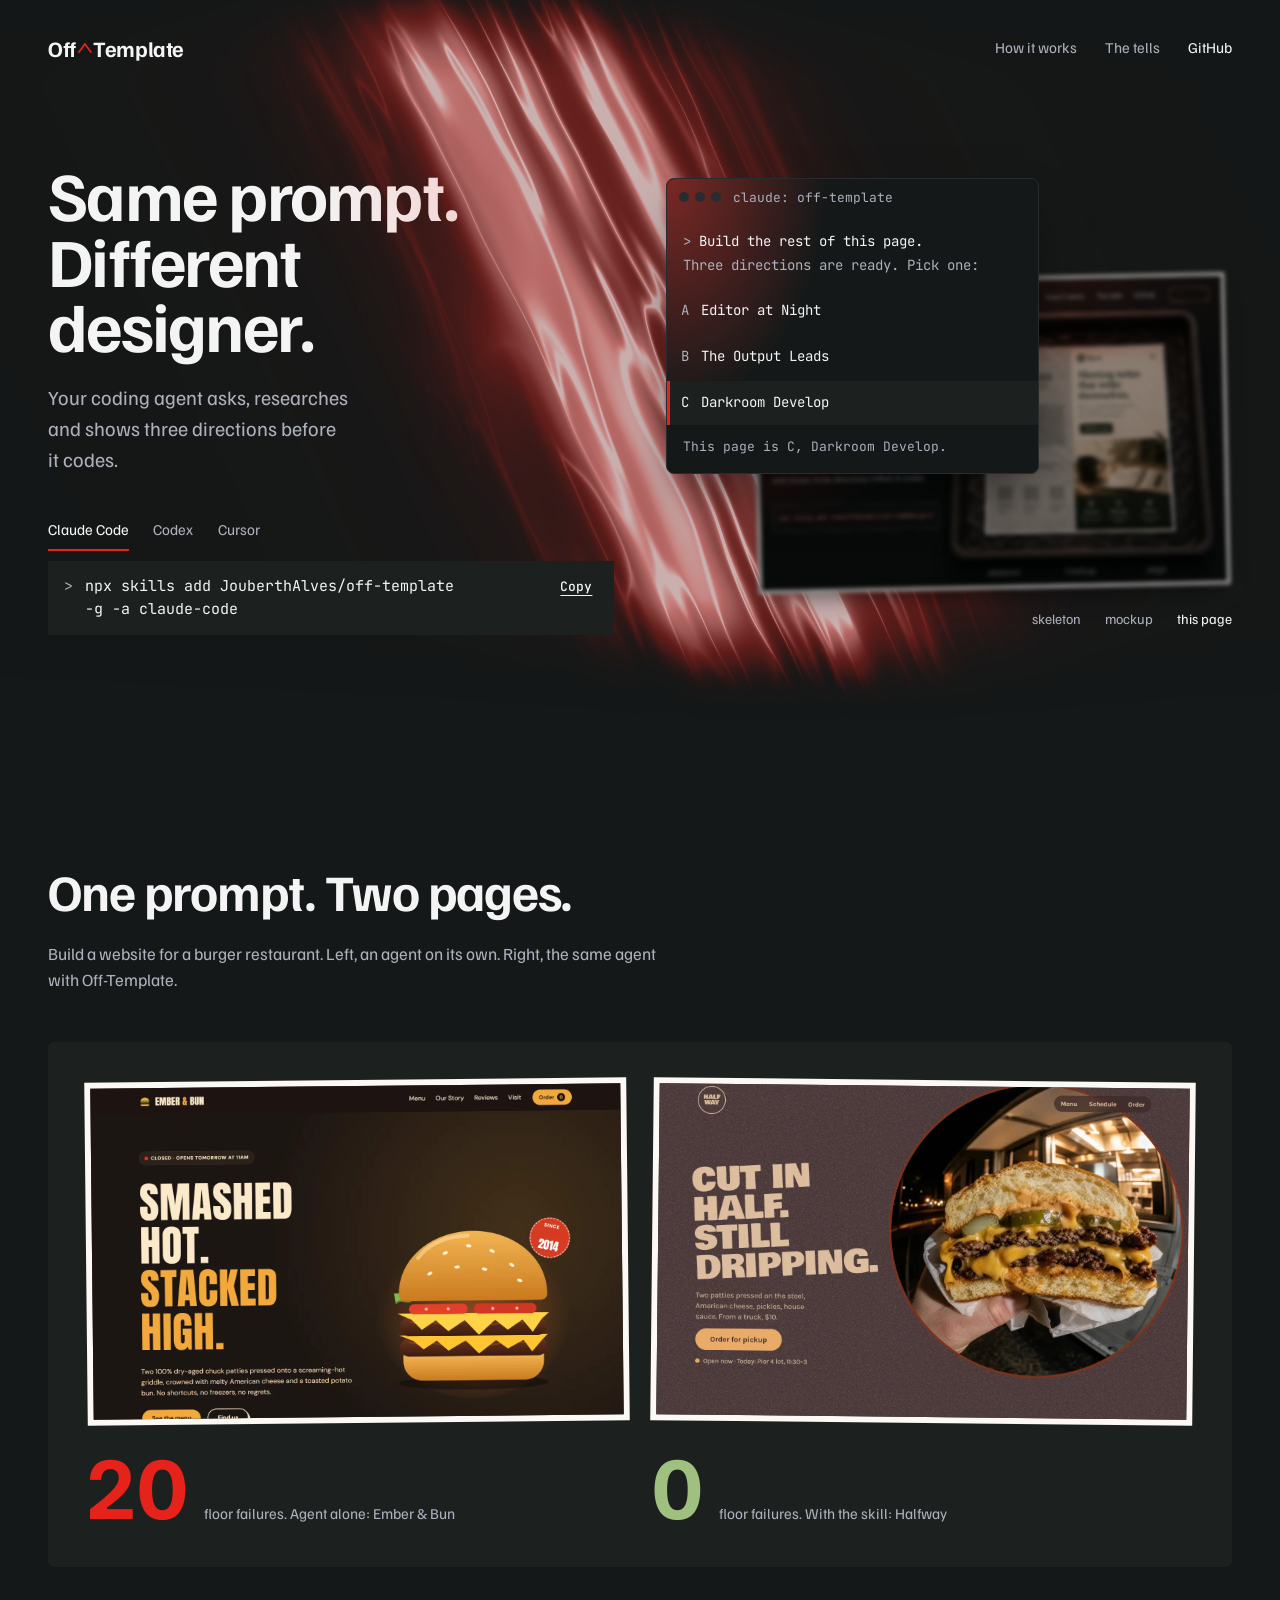
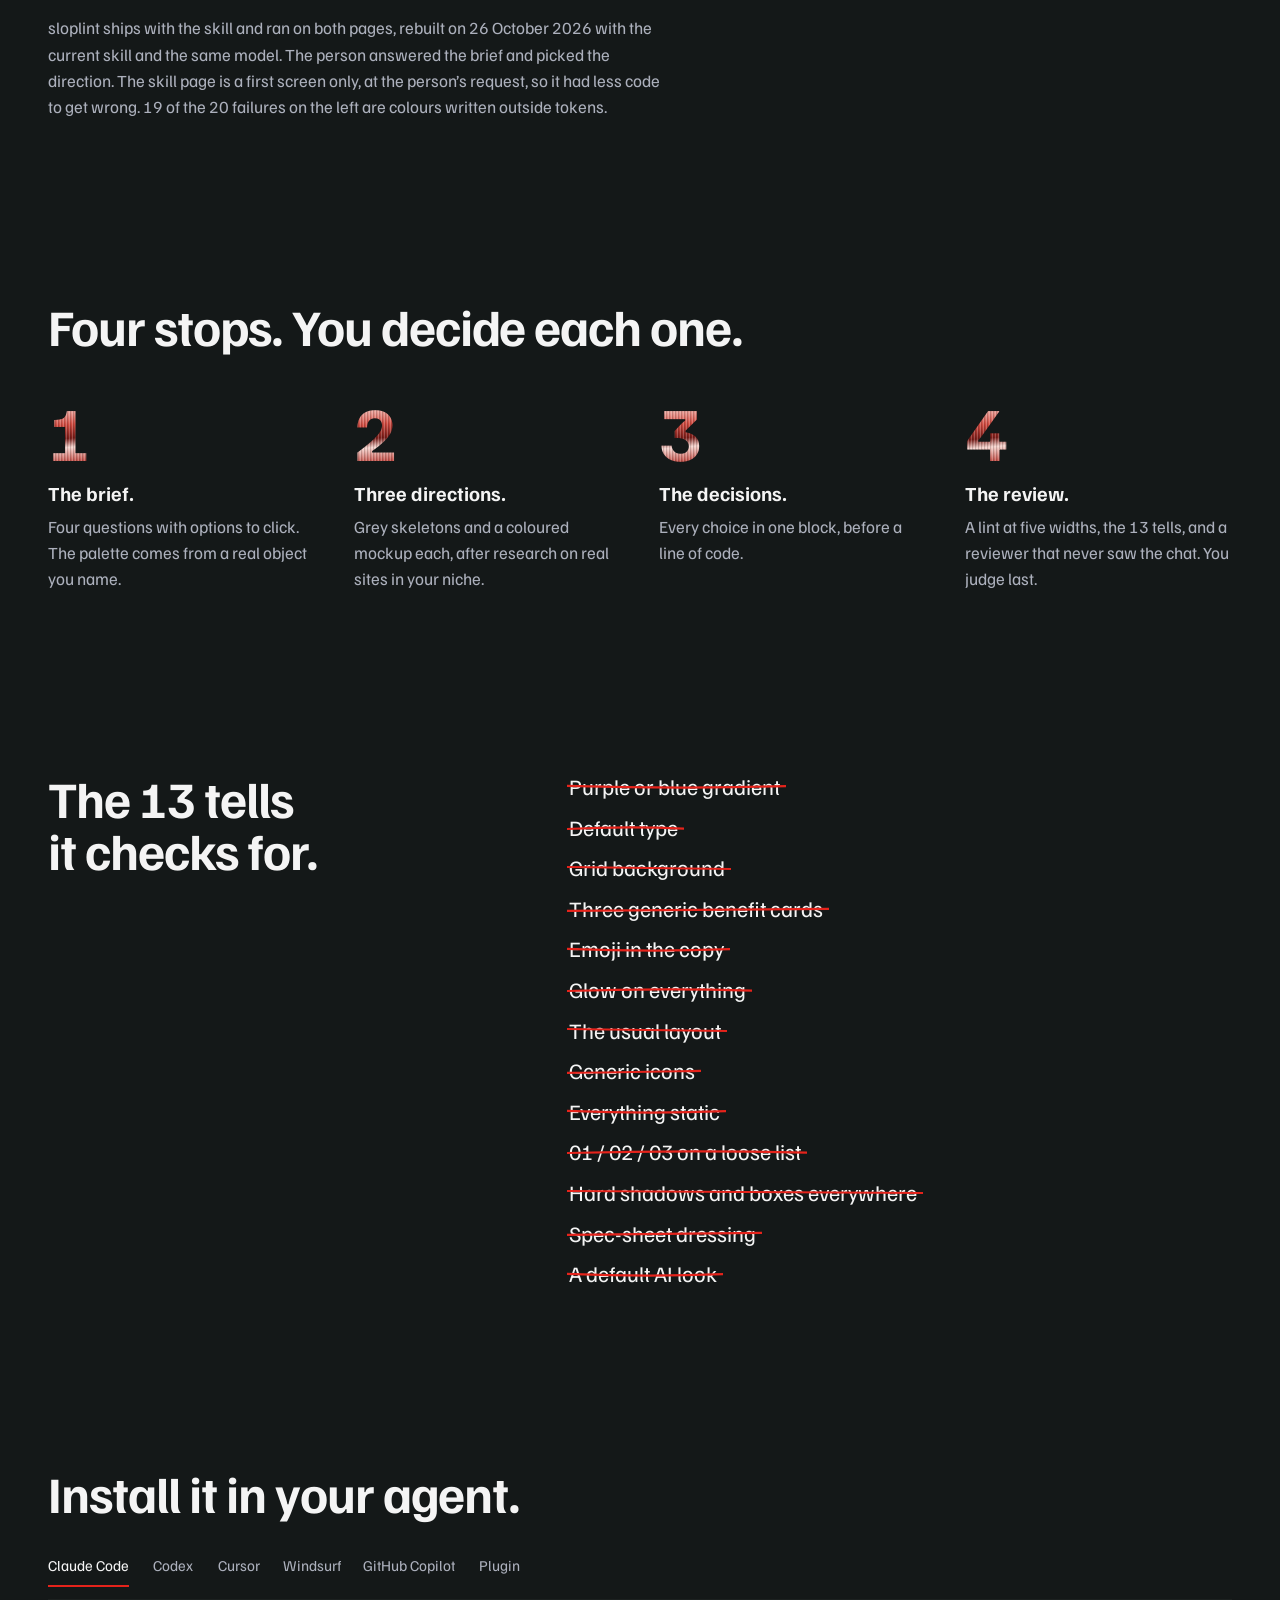
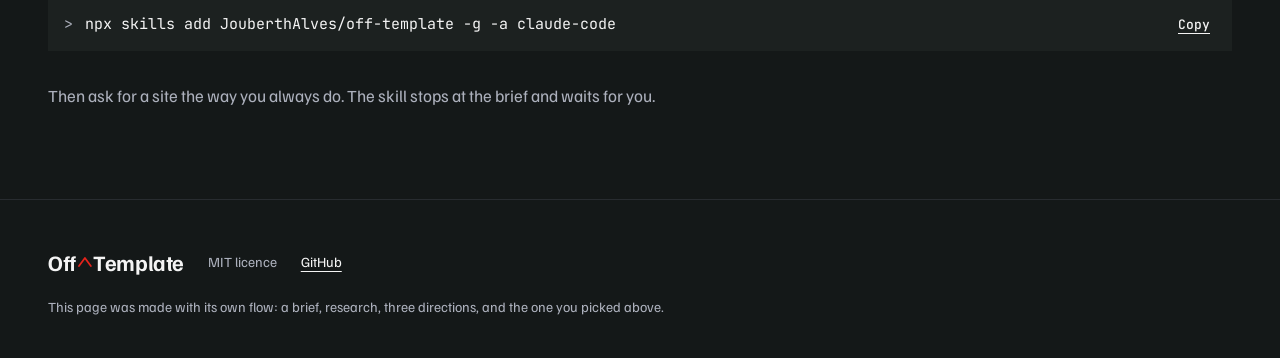
==== commit 7510e35e: "fixed: site domain is off-template-skills.vercel.app off-template.vercel.app belongs to another proj" ====
--- a/site/index.html
+++ b/site/index.html
@@ -6,12 +6,12 @@
 <script>document.documentElement.className=document.documentElement.className.replace('no-js','js');setTimeout(function(){document.documentElement.classList.add('ready')},2500);</script>
 <title>Off-Template: same prompt, different designer</title>
 <meta name="description" content="Skills that make your coding agent ask a brief, research the niche and show three directions before it writes a line of code.">
-<link rel="canonical" href="https://off-template.vercel.app/">
+<link rel="canonical" href="https://off-template-skills.vercel.app/">
 <meta property="og:type" content="website">
 <meta property="og:title" content="Off-Template: same prompt, different designer">
 <meta property="og:description" content="Skills that make your coding agent ask a brief, research the niche and show three directions before it writes a line of code.">
-<meta property="og:image" content="https://off-template.vercel.app/img/dir-c.webp">
-<meta property="og:url" content="https://off-template.vercel.app/">
+<meta property="og:image" content="https://off-template-skills.vercel.app/img/dir-c.webp">
+<meta property="og:url" content="https://off-template-skills.vercel.app/">
 <meta name="theme-color" content="#141818">
 <link rel="icon" href="data:image/svg+xml,%3Csvg xmlns='http://www.w3.org/2000/svg' viewBox='0 0 64 64'%3E%3Crect width='64' height='64' rx='10' fill='%23FFFFFF'/%3E%3Cpath d='M14 46 L32 16 L50 46' fill='none' stroke='%23E5231B' stroke-width='9' stroke-linecap='round' stroke-linejoin='round'/%3E%3C/svg%3E">
 <link rel="preconnect" href="https://fonts.googleapis.com">
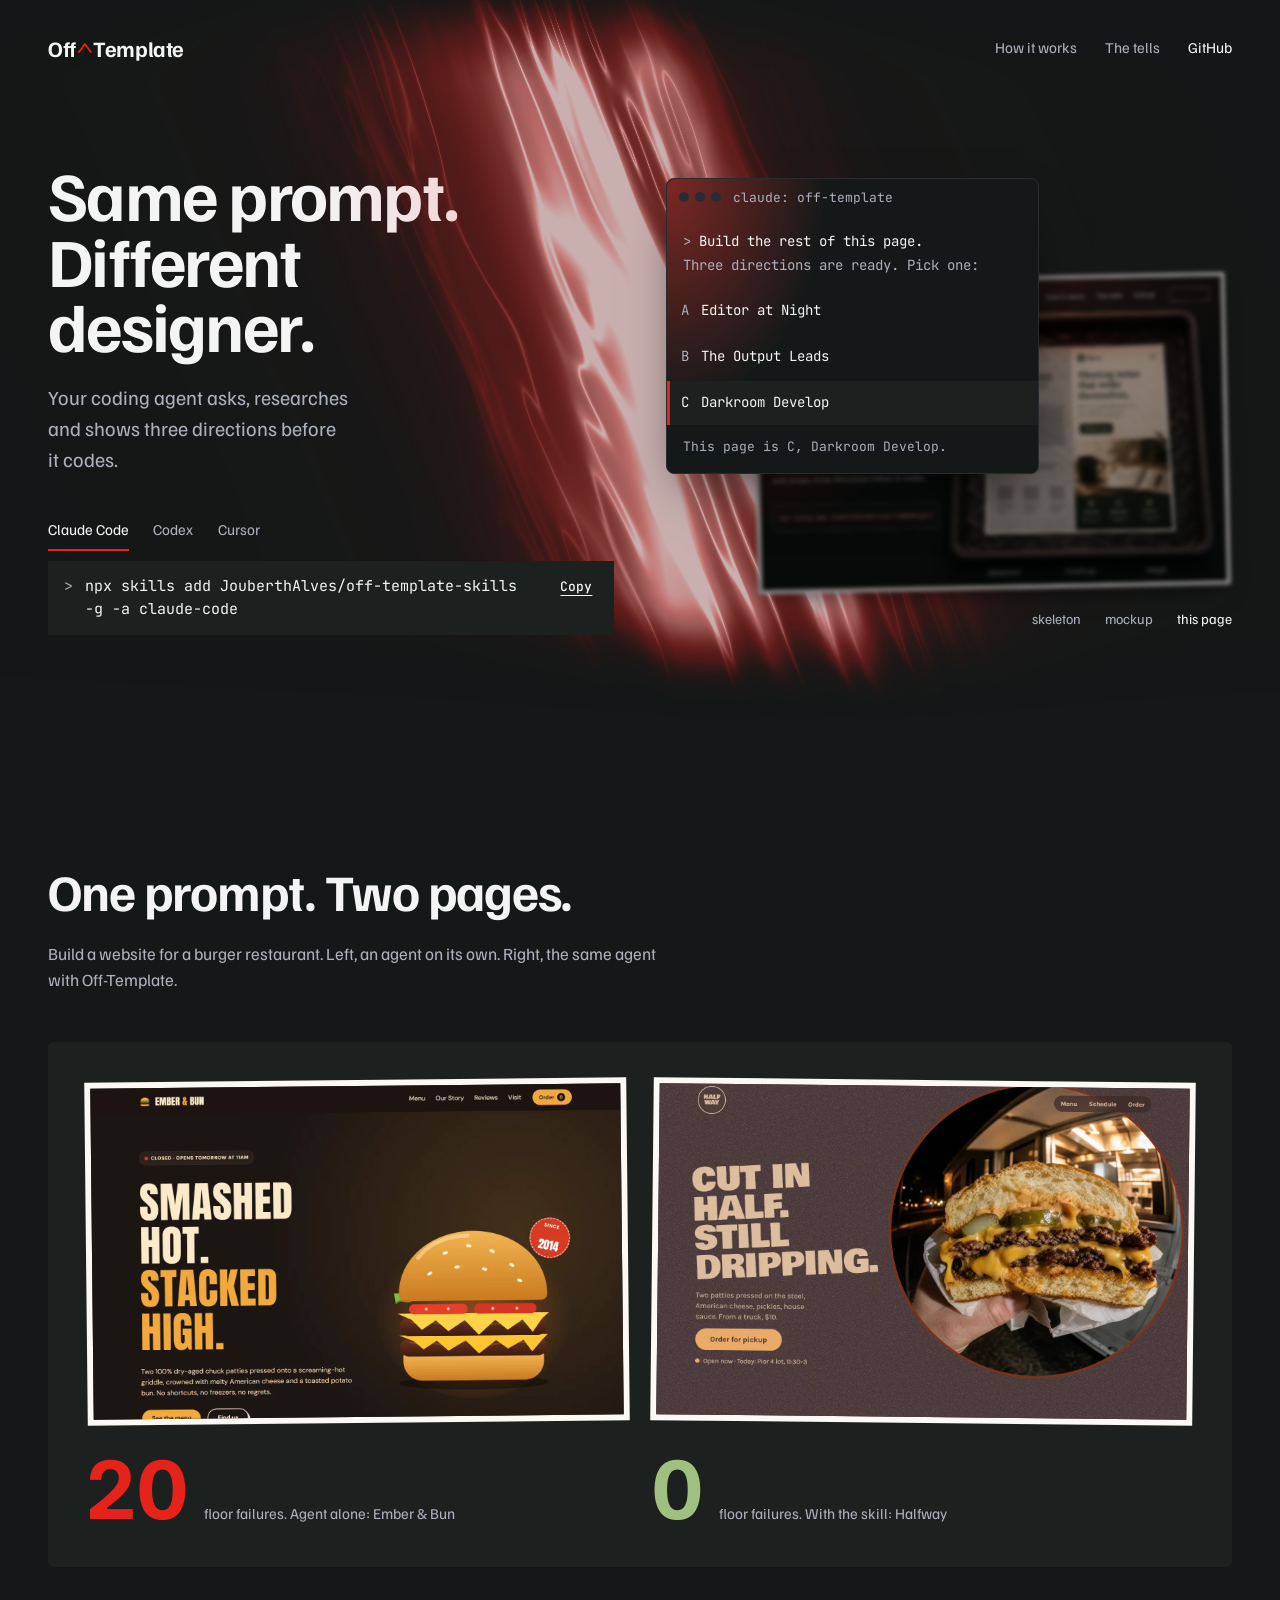
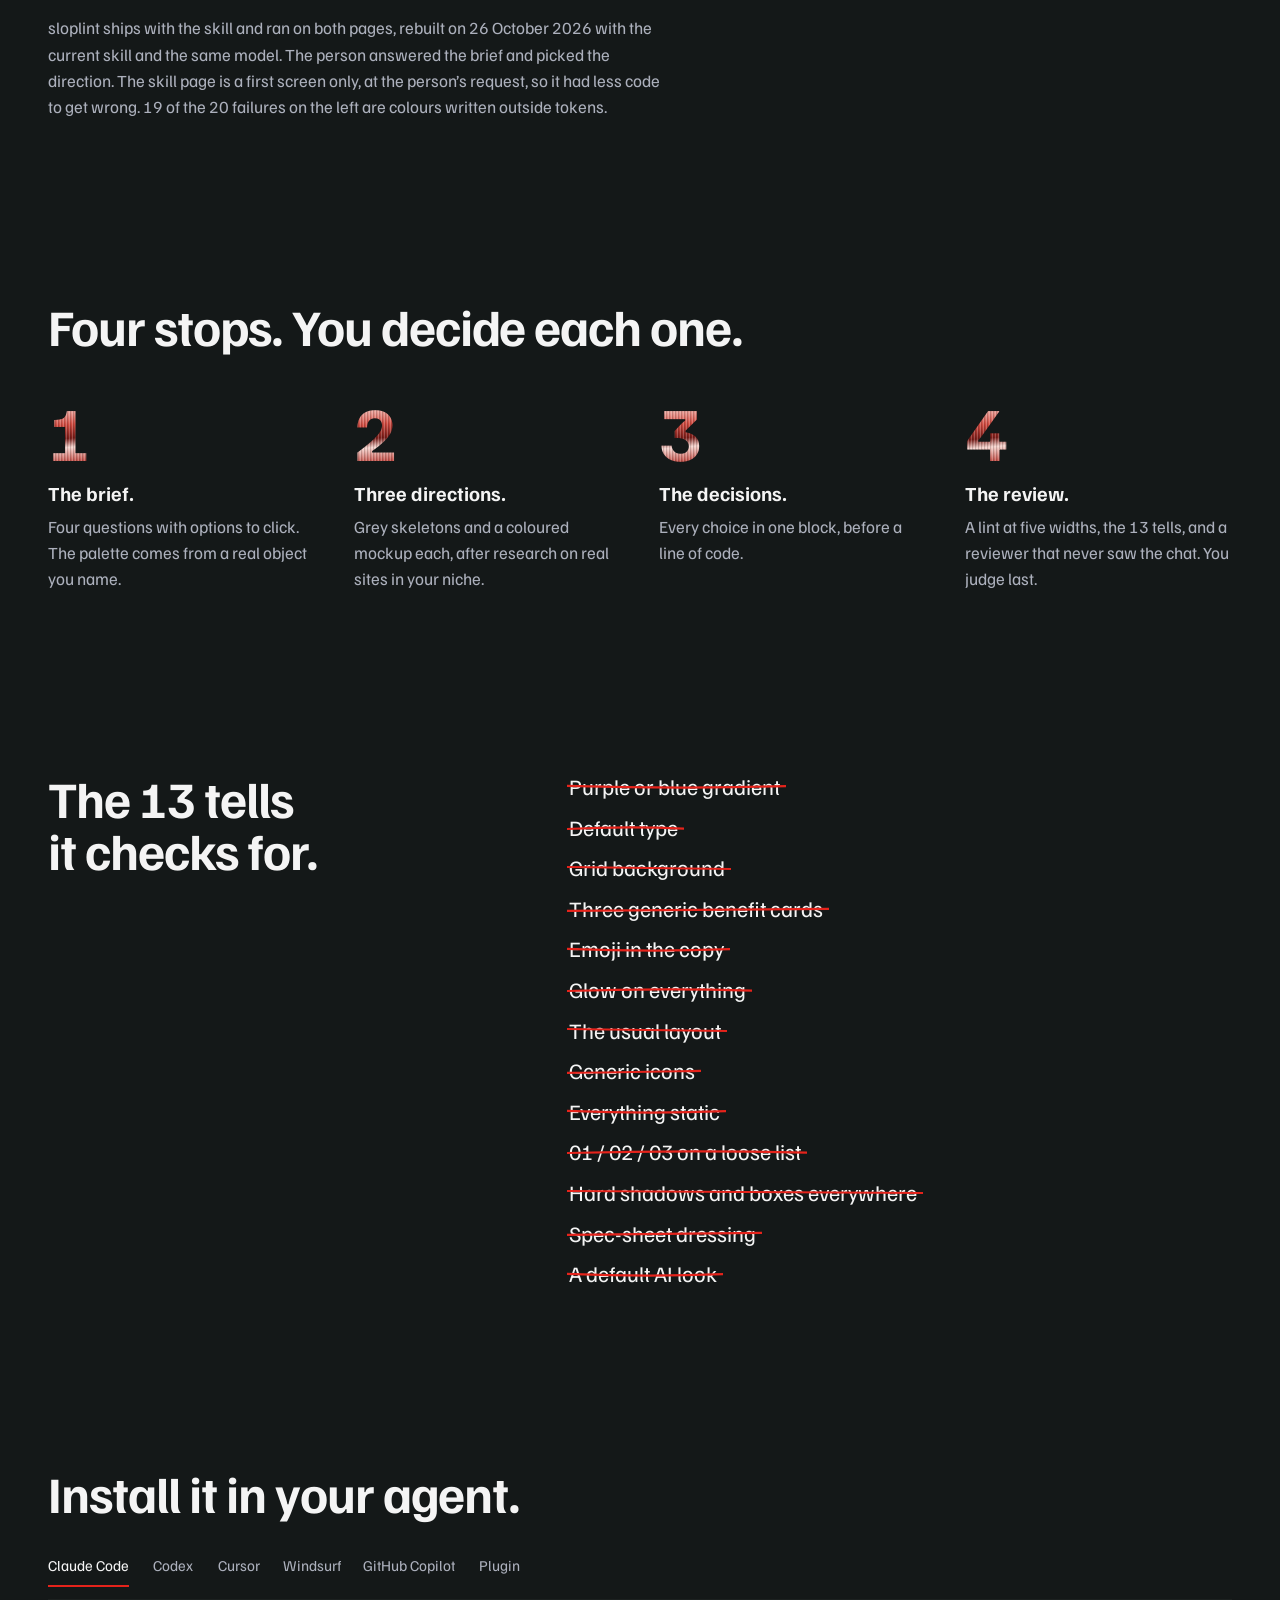
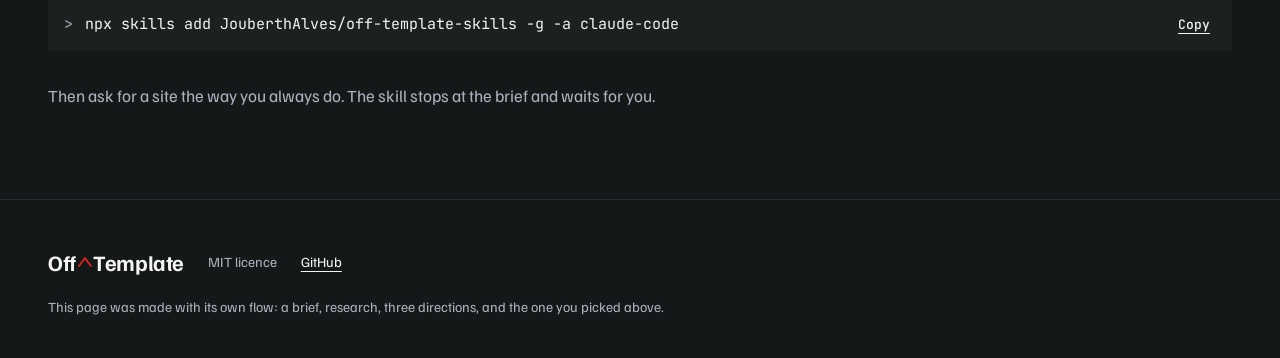
==== commit d5b24d56: "updated: repo links and install commands use off-template-skills Co-Authored-By: Claude Opus 5.5 <no" ====
--- a/site/index.html
+++ b/site/index.html
@@ -35,7 +35,7 @@
       <nav class="nav-links" aria-label="Main">
         <a class="hide-s" href="#flow">How it works</a>
         <a class="hide-s" href="#tells">The tells</a>
-        <a class="gh" href="https://github.com/JouberthAlves/off-template">GitHub</a>
+        <a class="gh" href="https://github.com/JouberthAlves/off-template-skills">GitHub</a>
       </nav>
     </div>
   </header>
@@ -52,15 +52,15 @@
           </div>
           <div class="cmd-item" id="cmd-claude">
             <p class="cmd-name">Claude Code</p>
-            <div class="cmd-row"><span class="prompt" aria-hidden="true">&gt;</span><code>npx skills add JouberthAlves/off-template <span class="nb">-g -a claude-code</span></code><button type="button" class="copy-btn" aria-label="Copy the command">Copy</button></div>
+            <div class="cmd-row"><span class="prompt" aria-hidden="true">&gt;</span><code>npx skills add JouberthAlves/off-template-skills <span class="nb">-g -a claude-code</span></code><button type="button" class="copy-btn" aria-label="Copy the command">Copy</button></div>
           </div>
           <div class="cmd-item" id="cmd-codex">
             <p class="cmd-name">Codex</p>
-            <div class="cmd-row"><span class="prompt" aria-hidden="true">&gt;</span><code>npx skills add JouberthAlves/off-template <span class="nb">-a codex</span></code><button type="button" class="copy-btn" aria-label="Copy the command">Copy</button></div>
+            <div class="cmd-row"><span class="prompt" aria-hidden="true">&gt;</span><code>npx skills add JouberthAlves/off-template-skills <span class="nb">-a codex</span></code><button type="button" class="copy-btn" aria-label="Copy the command">Copy</button></div>
           </div>
           <div class="cmd-item" id="cmd-cursor">
             <p class="cmd-name">Cursor</p>
-            <div class="cmd-row"><span class="prompt" aria-hidden="true">&gt;</span><code>npx skills add JouberthAlves/off-template <span class="nb">-a cursor</span></code><button type="button" class="copy-btn" aria-label="Copy the command">Copy</button></div>
+            <div class="cmd-row"><span class="prompt" aria-hidden="true">&gt;</span><code>npx skills add JouberthAlves/off-template-skills <span class="nb">-a cursor</span></code><button type="button" class="copy-btn" aria-label="Copy the command">Copy</button></div>
           </div>
         </div>
       </div>
@@ -178,27 +178,27 @@
           <div class="fbar" aria-hidden="true"><span class="fdots"><i></i><i></i><i></i></span><span class="fname">terminal</span></div>
           <div class="cmd-item" id="icmd-claude">
             <p class="cmd-name">Claude Code</p>
-            <div class="cmd-row"><span class="prompt" aria-hidden="true">&gt;</span><code>npx skills add JouberthAlves/off-template <span class="nb">-g -a claude-code</span></code><button type="button" class="copy-btn" aria-label="Copy the command">Copy</button></div>
+            <div class="cmd-row"><span class="prompt" aria-hidden="true">&gt;</span><code>npx skills add JouberthAlves/off-template-skills <span class="nb">-g -a claude-code</span></code><button type="button" class="copy-btn" aria-label="Copy the command">Copy</button></div>
           </div>
           <div class="cmd-item" id="icmd-codex">
             <p class="cmd-name">Codex</p>
-            <div class="cmd-row"><span class="prompt" aria-hidden="true">&gt;</span><code>npx skills add JouberthAlves/off-template <span class="nb">-a codex</span></code><button type="button" class="copy-btn" aria-label="Copy the command">Copy</button></div>
+            <div class="cmd-row"><span class="prompt" aria-hidden="true">&gt;</span><code>npx skills add JouberthAlves/off-template-skills <span class="nb">-a codex</span></code><button type="button" class="copy-btn" aria-label="Copy the command">Copy</button></div>
           </div>
           <div class="cmd-item" id="icmd-cursor">
             <p class="cmd-name">Cursor</p>
-            <div class="cmd-row"><span class="prompt" aria-hidden="true">&gt;</span><code>npx skills add JouberthAlves/off-template <span class="nb">-a cursor</span></code><button type="button" class="copy-btn" aria-label="Copy the command">Copy</button></div>
+            <div class="cmd-row"><span class="prompt" aria-hidden="true">&gt;</span><code>npx skills add JouberthAlves/off-template-skills <span class="nb">-a cursor</span></code><button type="button" class="copy-btn" aria-label="Copy the command">Copy</button></div>
           </div>
           <div class="cmd-item" id="icmd-windsurf">
             <p class="cmd-name">Windsurf</p>
-            <div class="cmd-row"><span class="prompt" aria-hidden="true">&gt;</span><code>npx skills add JouberthAlves/off-template <span class="nb">-a windsurf</span></code><button type="button" class="copy-btn" aria-label="Copy the command">Copy</button></div>
+            <div class="cmd-row"><span class="prompt" aria-hidden="true">&gt;</span><code>npx skills add JouberthAlves/off-template-skills <span class="nb">-a windsurf</span></code><button type="button" class="copy-btn" aria-label="Copy the command">Copy</button></div>
           </div>
           <div class="cmd-item" id="icmd-copilot">
             <p class="cmd-name">GitHub Copilot</p>
-            <div class="cmd-row"><span class="prompt" aria-hidden="true">&gt;</span><code>npx skills add JouberthAlves/off-template <span class="nb">-a github-copilot</span></code><button type="button" class="copy-btn" aria-label="Copy the command">Copy</button></div>
+            <div class="cmd-row"><span class="prompt" aria-hidden="true">&gt;</span><code>npx skills add JouberthAlves/off-template-skills <span class="nb">-a github-copilot</span></code><button type="button" class="copy-btn" aria-label="Copy the command">Copy</button></div>
           </div>
           <div class="cmd-item" id="icmd-plugin">
             <p class="cmd-name">Claude Code plugin</p>
-            <div class="cmd-row"><span class="prompt" aria-hidden="true">&gt;</span><code>/plugin install off-template --marketplace JouberthAlves/off-template</code><button type="button" class="copy-btn" aria-label="Copy the command">Copy</button></div>
+            <div class="cmd-row"><span class="prompt" aria-hidden="true">&gt;</span><code>/plugin install off-template --marketplace JouberthAlves/off-template-skills</code><button type="button" class="copy-btn" aria-label="Copy the command">Copy</button></div>
           </div>
         </div>
       </div>
@@ -214,7 +214,7 @@
     <a class="logo" href="#" aria-label="Off-Template, home">
       <span>Off</span><svg class="caret" viewBox="0 0 40 30" aria-hidden="true"><path d="M5 26 L20 6 L35 26"/></svg><span>Template</span>
     </a>
-    <p class="foot-meta"><span>MIT licence</span><a href="https://github.com/JouberthAlves/off-template">GitHub</a></p>
+    <p class="foot-meta"><span>MIT licence</span><a href="https://github.com/JouberthAlves/off-template-skills">GitHub</a></p>
     <p class="foot-line">This page was made with its own flow: a brief, research, three directions, and the one you picked above.</p>
   </div>
 </footer>
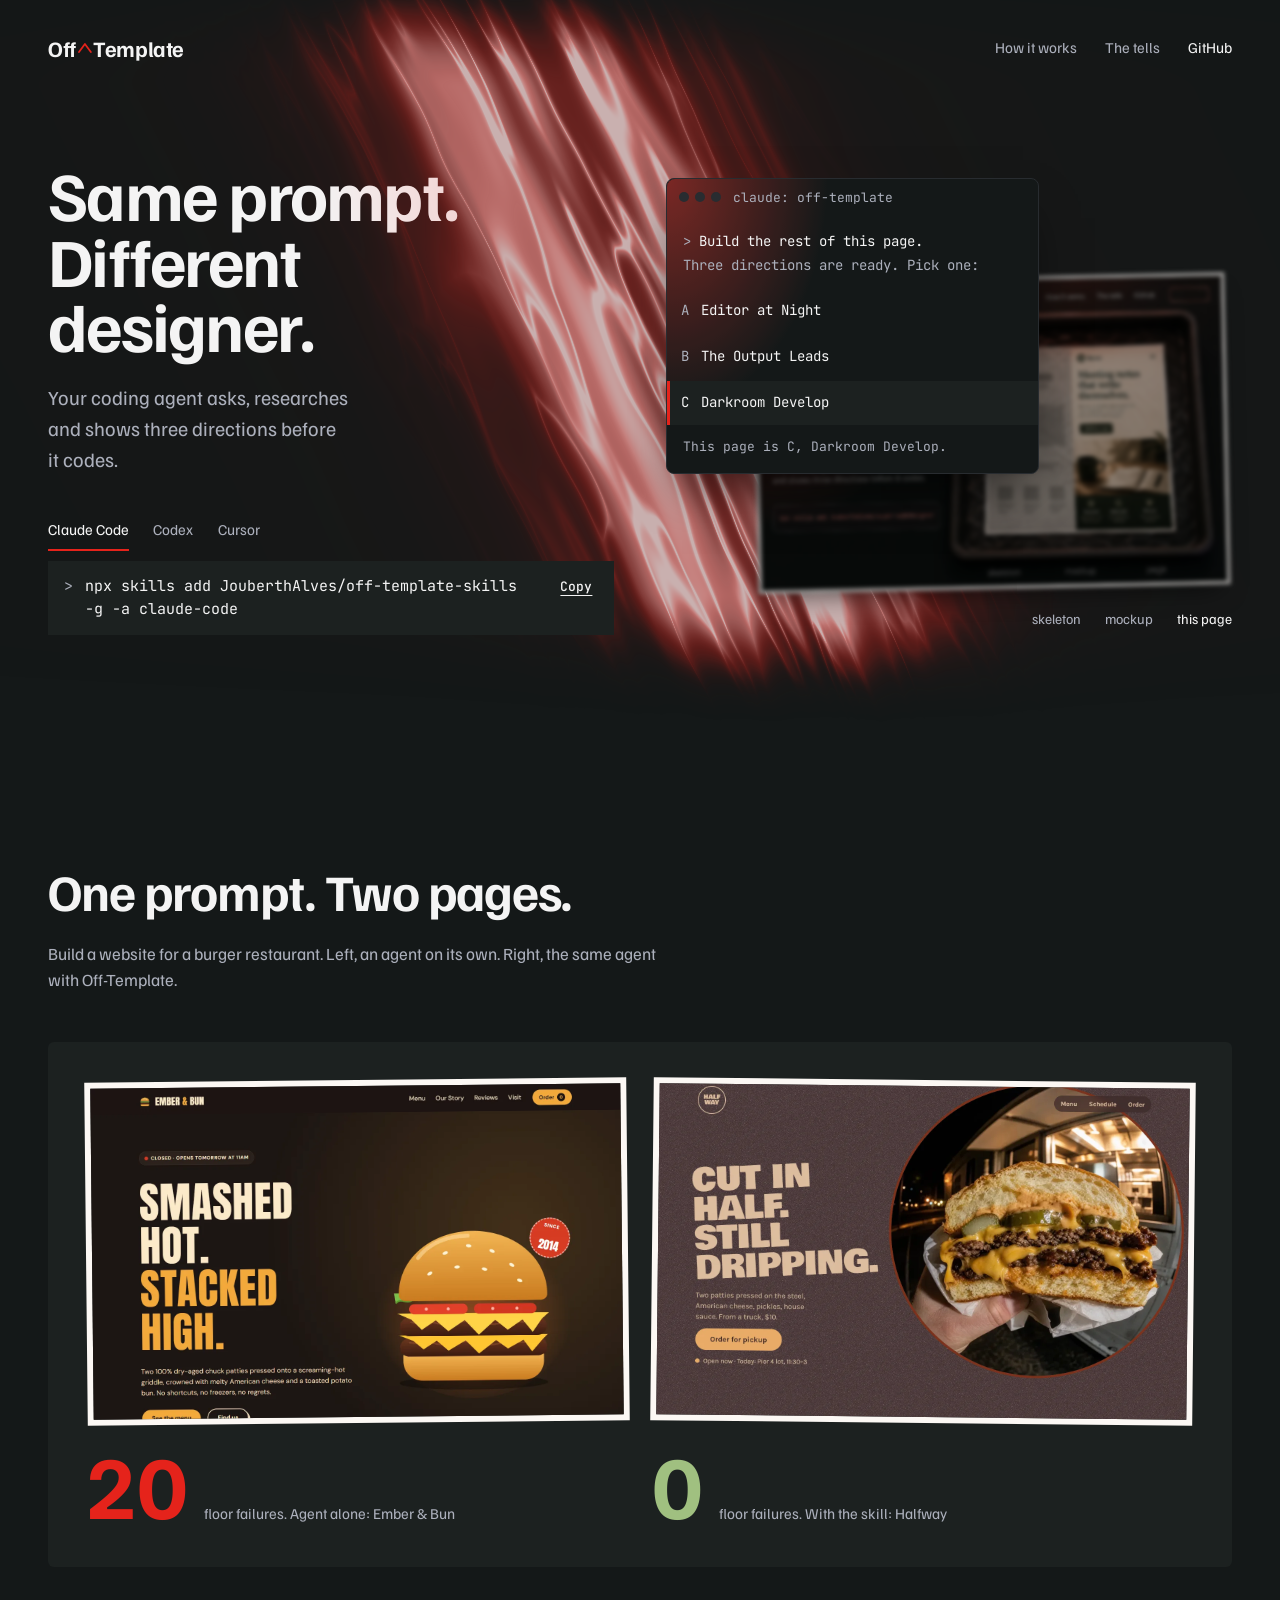
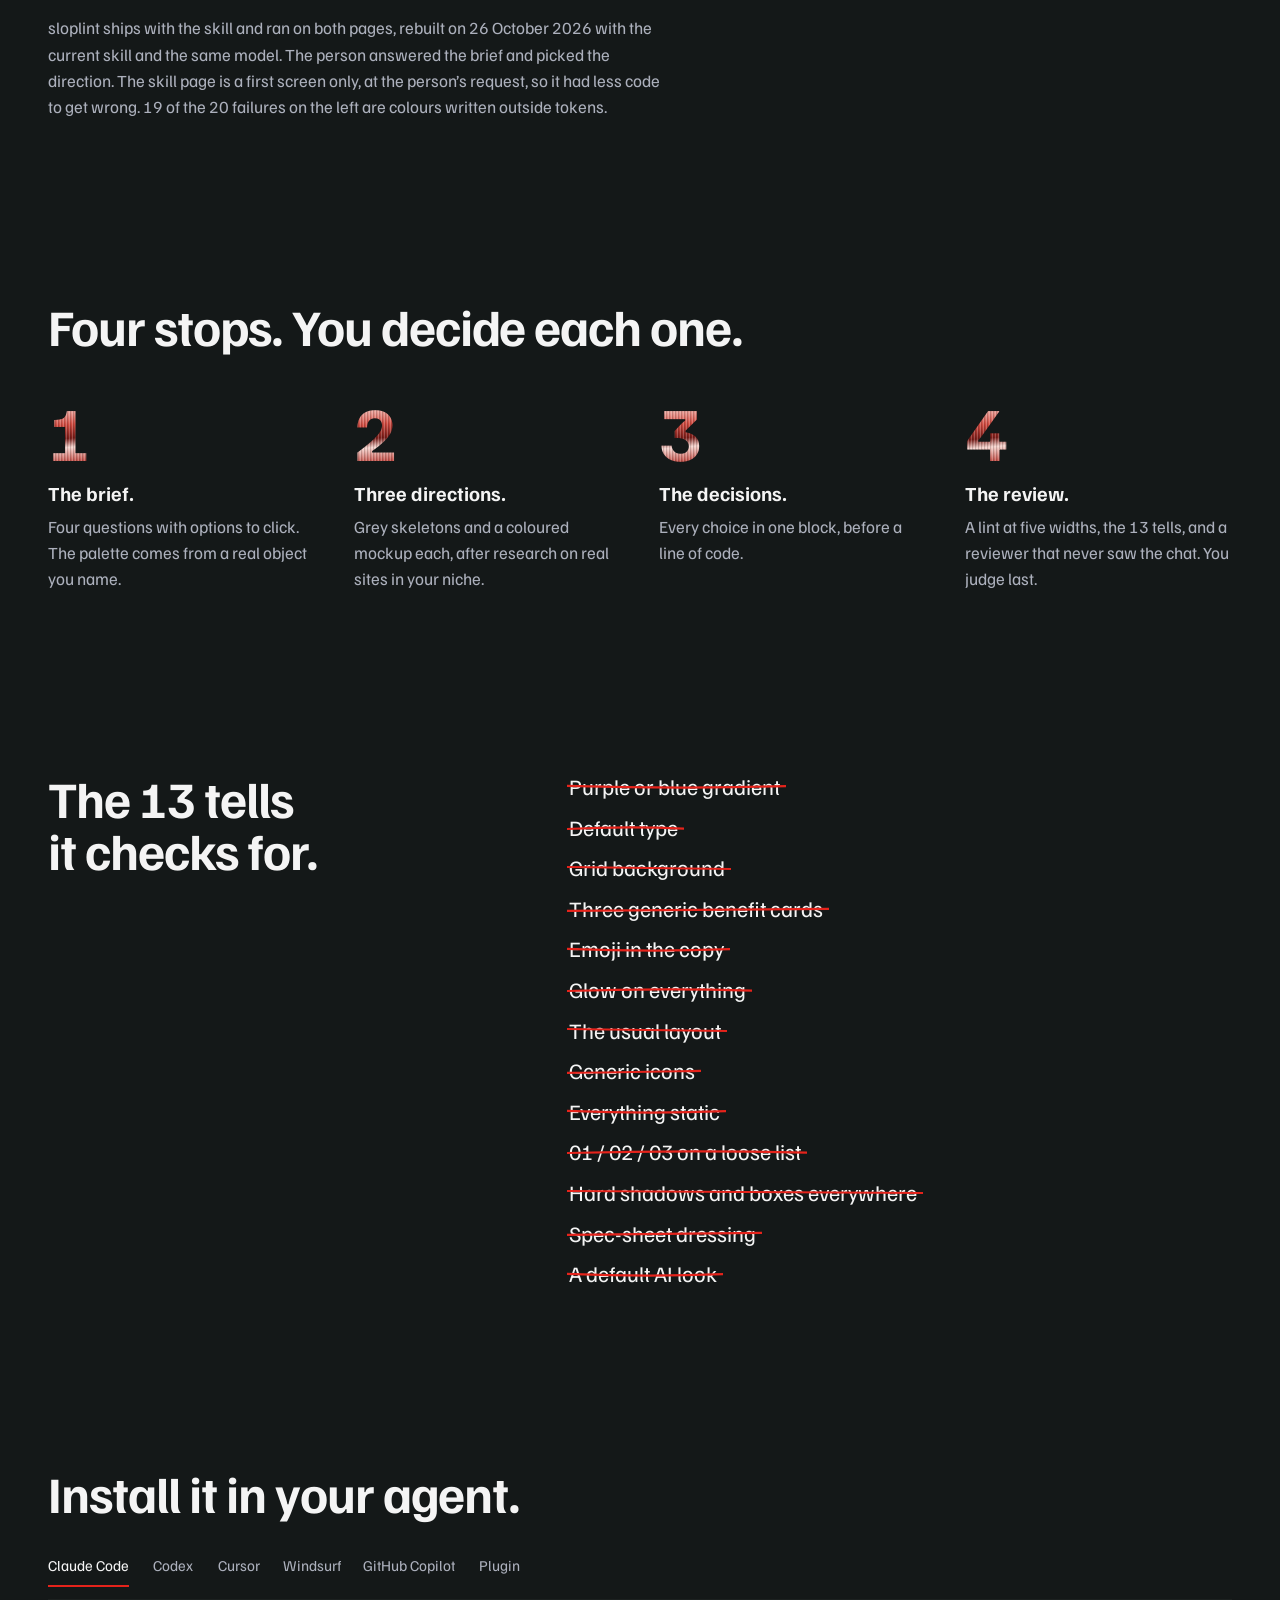
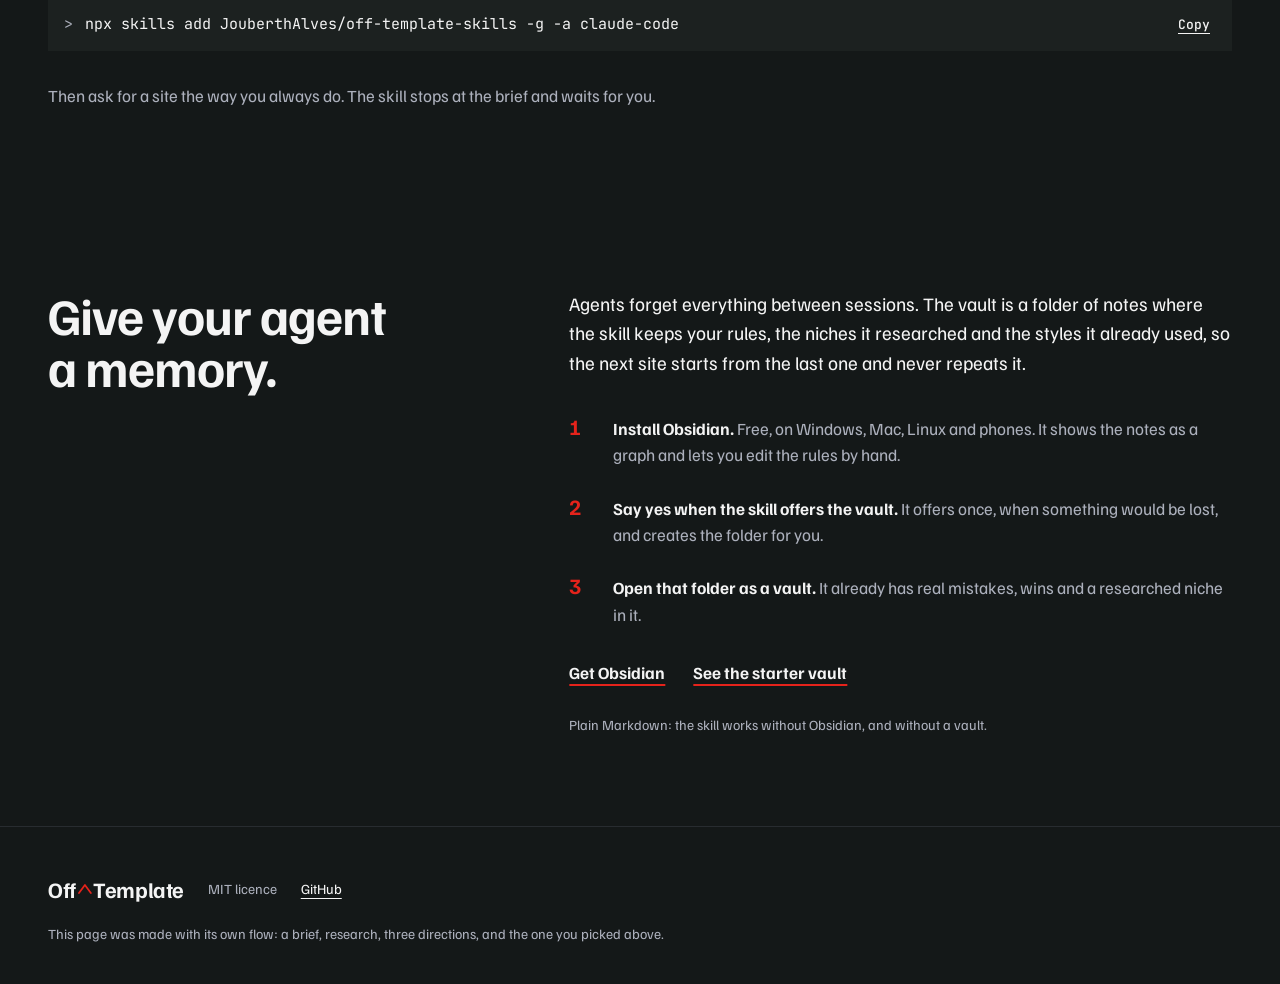
==== commit 0067eadd: "added: vault offered when something would be lost, starter vault with real data, Obsidian section on" ====
--- a/site/index.html
+++ b/site/index.html
@@ -206,6 +206,22 @@
     </div>
   </section>
 
+  <section class="sec" id="vault" data-look="c" aria-labelledby="vault-h">
+    <div class="container split">
+      <h2 id="vault-h">Give your agent a memory.</h2>
+      <div class="vault">
+        <p>Agents forget everything between sessions. The vault is a folder of notes where the skill keeps your rules, the niches it researched and the styles it already used, so the next site starts from the last one and never repeats it.</p>
+        <ol class="vault-steps" role="list">
+          <li><span class="vn" aria-hidden="true">1</span><p><strong>Install Obsidian.</strong> Free, on Windows, Mac, Linux and phones. It shows the notes as a graph and lets you edit the rules by hand.</p></li>
+          <li><span class="vn" aria-hidden="true">2</span><p><strong>Say yes when the skill offers the vault.</strong> It offers once, when something would be lost, and creates the folder for you.</p></li>
+          <li><span class="vn" aria-hidden="true">3</span><p><strong>Open that folder as a vault.</strong> It already has real mistakes, wins and a researched niche in it.</p></li>
+        </ol>
+        <p class="vault-links"><a href="https://obsidian.md/download">Get Obsidian</a><a href="https://github.com/JouberthAlves/off-template-skills/tree/main/vault">See the starter vault</a></p>
+        <p class="vault-note">Plain Markdown: the skill works without Obsidian, and without a vault.</p>
+      </div>
+    </div>
+  </section>
+
   </div>
 </main>
 
--- a/site/styles.css
+++ b/site/styles.css
@@ -819,6 +819,27 @@
 .sec[data-look="b"] .inst .copy-btn:focus-visible { outline-color: var(--print); }
 .install-after { margin: 32px 0 0; }
 
+/* ---------- 5. vault ---------- */
+.vault > p:first-child { margin-top: 0; font-size: 19px; color: var(--s-head); }
+.vault-steps { display: grid; gap: 20px; margin: 32px 0 0; padding: 0; list-style: none; }
+.vault-steps li { display: grid; grid-template-columns: 32px minmax(0, 1fr); gap: 0 12px; align-items: baseline; }
+.vault-steps .vn { font-size: 22px; font-weight: 700; color: var(--s-accent); }
+.vault-steps p { margin: 0; color: var(--s-text); }
+.vault-steps strong { color: var(--s-head); }
+.vault-links { display: flex; flex-wrap: wrap; gap: 0 28px; margin: 20px 0 0; }
+.vault-links a {
+  padding-block: 12px;
+  color: var(--s-head);
+  font-weight: 700;
+  text-decoration: underline;
+  text-decoration-color: var(--s-accent);
+  text-decoration-thickness: 2px;
+  text-underline-offset: 5px;
+  transition: text-underline-offset .2s var(--ease);
+}
+.vault-links a:hover { text-underline-offset: 8px; }
+.vault-note { margin: 16px 0 0; font-size: 14px; color: var(--s-text); }
+
 /* ---------- footer ---------- */
 .foot {
   padding-block: 40px;
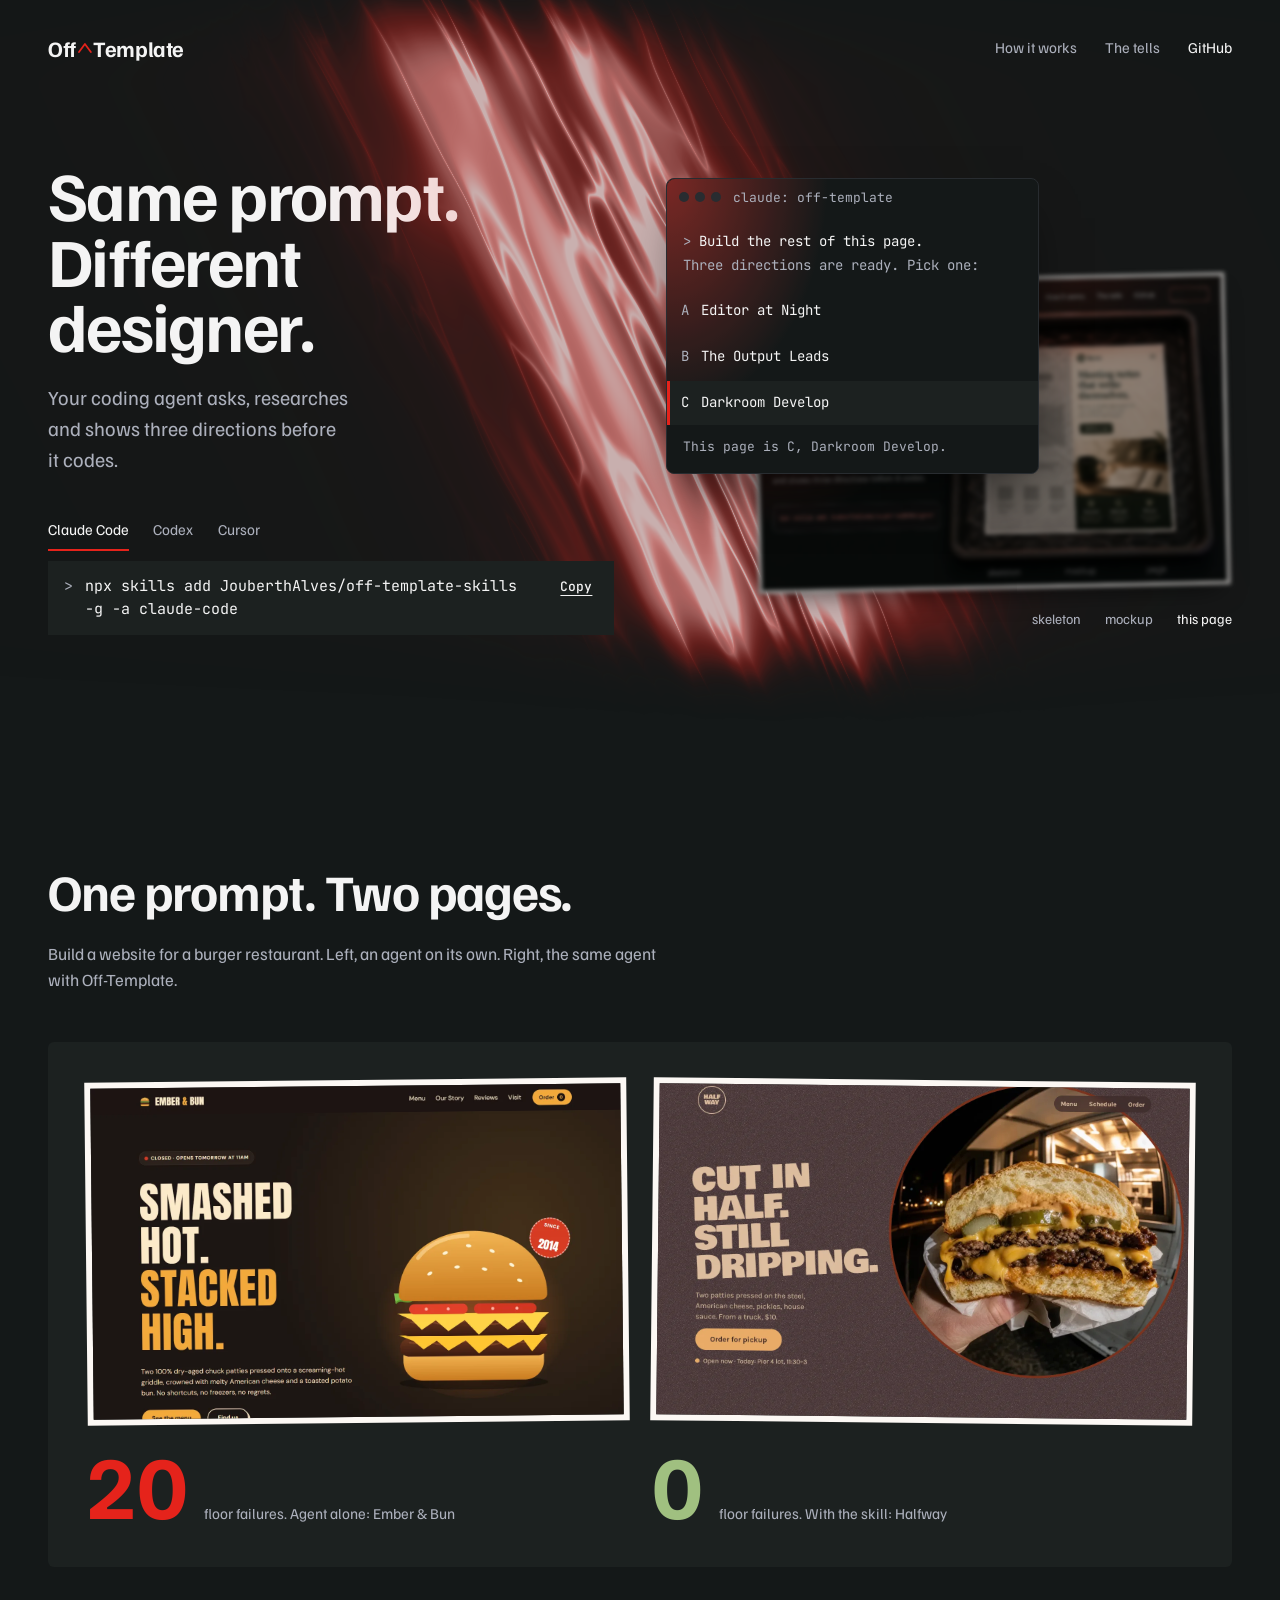
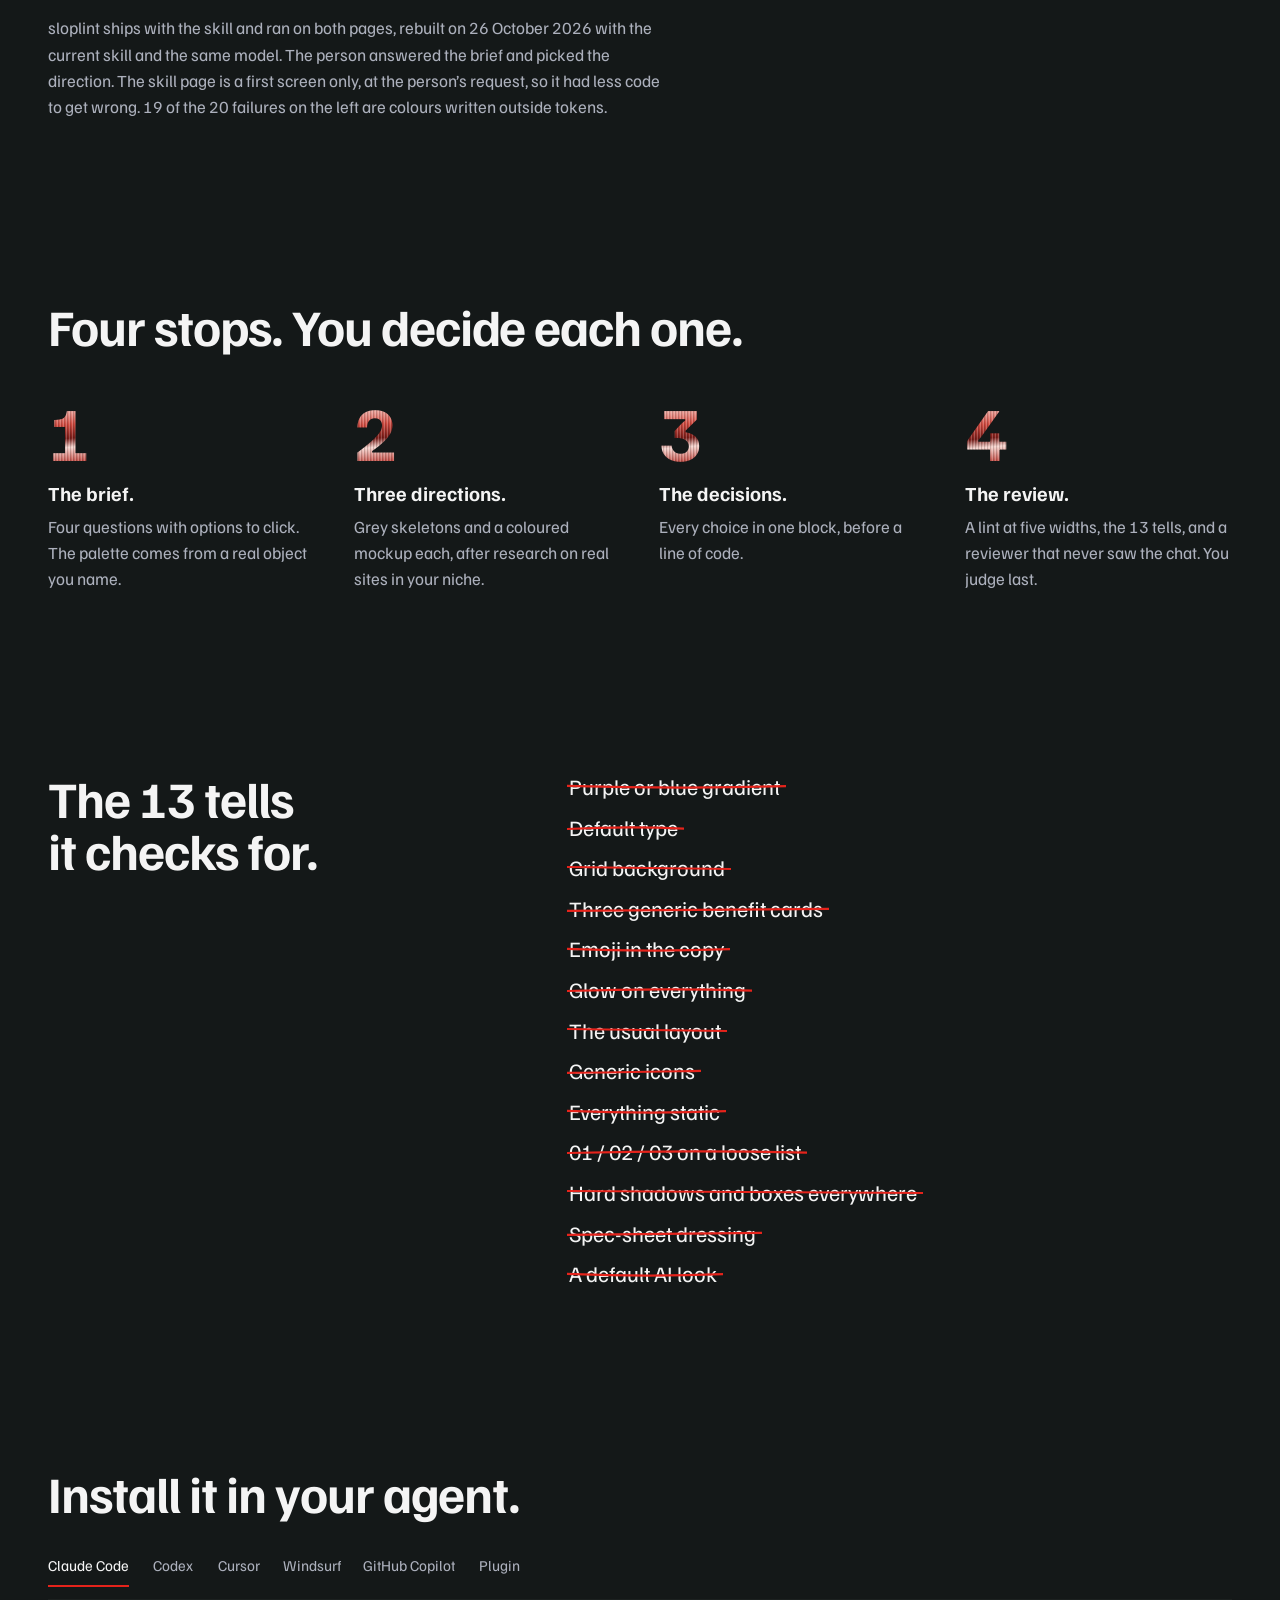
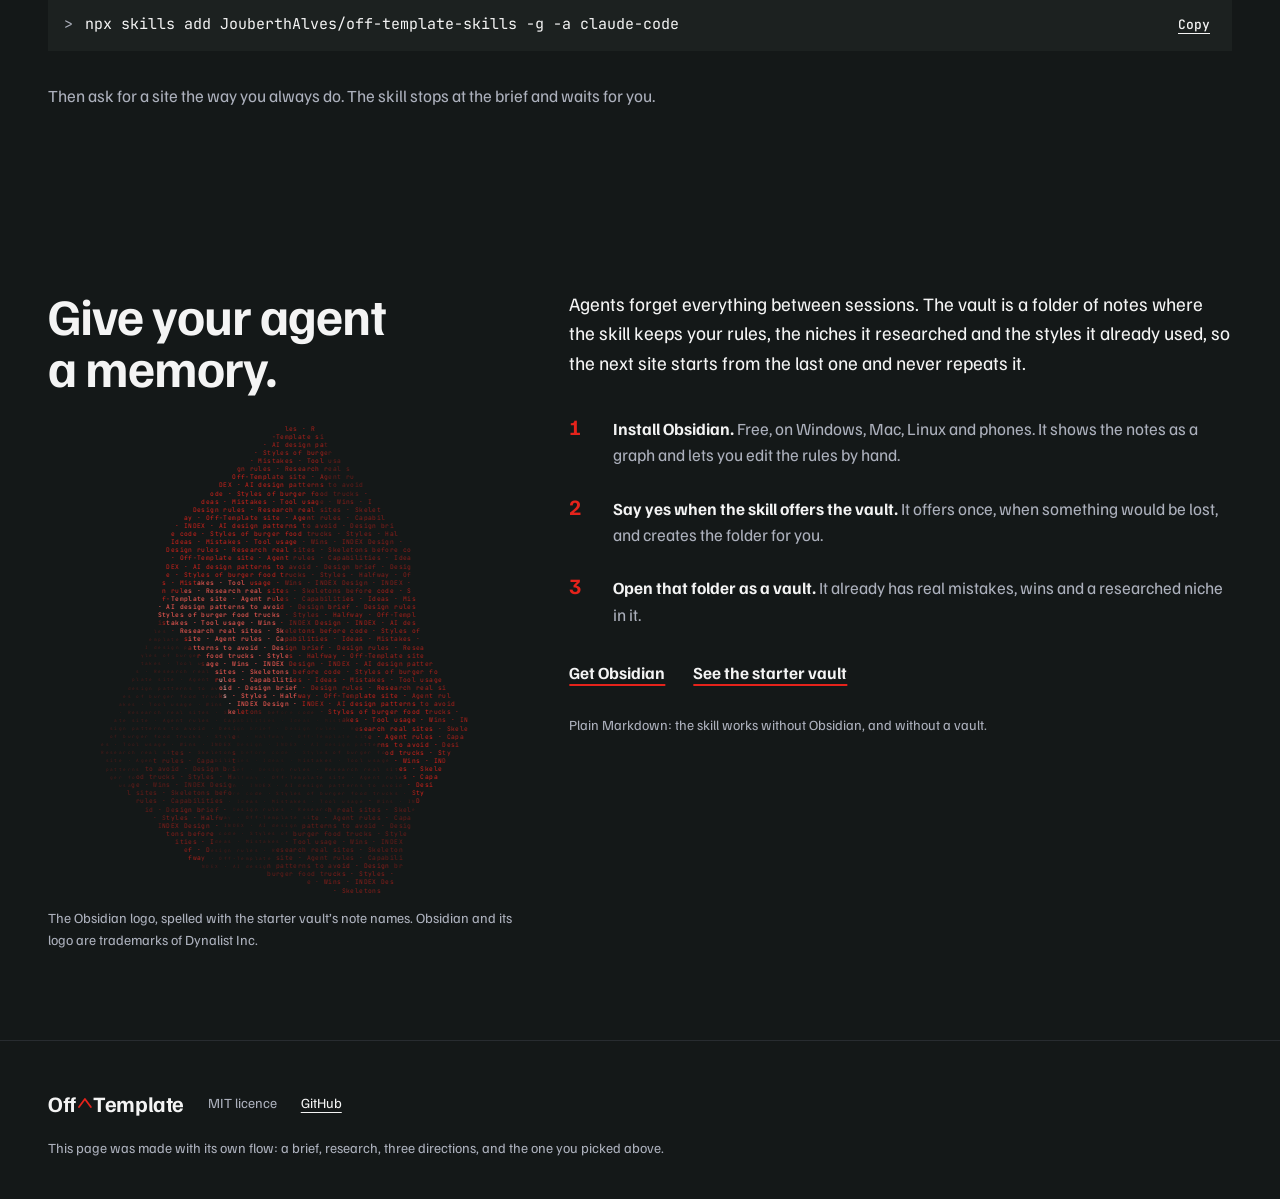
==== commit e78d97e7: "added: the Obsidian logo in red characters under "Give your agent a memory." The official logo sampl" ====
--- a/site/index.html
+++ b/site/index.html
@@ -208,7 +208,71 @@
 
   <section class="sec" id="vault" data-look="c" aria-labelledby="vault-h">
     <div class="container split">
-      <h2 id="vault-h">Give your agent a memory.</h2>
+      <div class="vault-head">
+        <h2 id="vault-h">Give your agent a memory.</h2>
+        <figure class="vault-art">
+          <canvas aria-hidden="true"></canvas>
+          <pre class="vault-still" aria-hidden="true">                                                      les · R
+                                                   -Template si
+                                                 · AI design pat
+                                               · Styles of burger
+                                              · Mistakes · Tool usa
+                                           gn rules · Research real s
+                                          Off-Template site · Agent ru
+                                       DEX · AI design patterns to avoid
+                                     ode · Styles of burger food trucks ·
+                                   deas · Mistakes · Tool usage · Wins · I
+                                 Design rules · Research real sites · Skelet
+                               ay · Off-Template site · Agent rules · Capabil
+                             · INDEX · AI design patterns to avoid · Design bri
+                            e code · Styles of burger food trucks · Styles · Hal
+                            Ideas · Mistakes · Tool usage · Wins · INDEX Design ·
+                           Design rules · Research real sites · Skeletons before co
+                            · Off-Template site · Agent rules · Capabilities · Idea
+                           DEX · AI design patterns to avoid · Design brief · Desig
+                           e · Styles of burger food trucks · Styles · Halfway · Of
+                          s · Mistakes · Tool usage · Wins · INDEX Design · INDEX ·
+                          n rules · Research real sites · Skeletons before code · S
+                          f-Template site · Agent rules · Capabilities · Ideas · Mis
+                         · AI design patterns to avoid · Design brief · Design rules
+                         Styles of burger food trucks · Styles · Halfway · Off-Templ
+                         istakes · Tool usage · Wins · INDEX Design · INDEX · AI des
+                        les · Research real sites · Skeletons before code · Styles of
+                       emplate site · Agent rules · Capabilities · Ideas · Mistakes ·
+                      I design patterns to avoid · Design brief · Design rules · Resea
+                     yles of burger food trucks · Styles · Halfway · Off-Template site
+                     takes · Tool usage · Wins · INDEX Design · INDEX · AI design patter
+                    s · Research real sites · Skeletons before code · Styles of burger fo
+                   plate site · Agent rules · Capabilities · Ideas · Mistakes · Tool usage
+                  design patterns to avoid · Design brief · Design rules · Research real si
+                 es of burger food trucks · Styles · Halfway · Off-Template site · Agent rul
+                akes · Tool usage · Wins · INDEX Design · INDEX · AI design patterns to avoid
+                · Research real sites · Skeletons before code · Styles of burger food trucks ·
+               ate site · Agent rules · Capabilities · Ideas · Mistakes · Tool usage · Wins · IN
+              sign patterns to avoid · Design brief · Design rules · Research real sites · Skele
+              of burger food trucks · Styles · Halfway · Off-Template site · Agent rules · Capa
+            es · Tool usage · Wins · INDEX Design · INDEX · AI design patterns to avoid · Desi
+            Research real sites · Skeletons before code · Styles of burger food trucks · Sty
+             site · Agent rules · Capabilities · Ideas · Mistakes · Tool usage · Wins · IND
+             patterns to avoid · Design brief · Design rules · Research real sites · Skele
+              ger food trucks · Styles · Halfway · Off-Template site · Agent rules · Capa
+                usage · Wins · INDEX Design · INDEX · AI design patterns to avoid · Desi
+                  l sites · Skeletons before code · Styles of burger food trucks · Sty
+                    rules · Capabilities · Ideas · Mistakes · Tool usage · Wins · IND
+                      id · Design brief · Design rules · Research real sites · Skele
+                        · Styles · Halfway · Off-Template site · Agent rules · Capa
+                         INDEX Design · INDEX · AI design patterns to avoid · Desig
+                           tons before code · Styles of burger food trucks · Style
+                             ities · Ideas · Mistakes · Tool usage · Wins · INDEX
+                               ef · Design rules · Research real sites · Skeleton
+                                fway · Off-Template site · Agent rules · Capabili
+                                   NDEX · AI design patterns to avoid · Design br
+                                                  burger food trucks · Styles ·
+                                                           e · Wins · INDEX Des
+                                                                 · Skeletons</pre>
+          <figcaption>The Obsidian logo, spelled with the starter vault’s note names. Obsidian and its logo are trademarks of Dynalist Inc.</figcaption>
+        </figure>
+      </div>
       <div class="vault">
         <p>Agents forget everything between sessions. The vault is a folder of notes where the skill keeps your rules, the niches it researched and the styles it already used, so the next site starts from the last one and never repeats it.</p>
         <ol class="vault-steps" role="list">
--- a/site/styles.css
+++ b/site/styles.css
@@ -820,6 +820,23 @@
 .install-after { margin: 32px 0 0; }
 
 /* ---------- 5. vault ---------- */
+.vault-head { min-width: 0; }
+@media (min-width: 960px) {
+  .split .vault-head { position: sticky; top: 96px; }
+  .split .vault-head h2 { position: static; }
+}
+.vault-art { container-type: inline-size; max-width: 520px; margin: 32px 0 0; }
+.vault-art canvas { display: none; width: 100%; }
+/* No JS: the same Obsidian logo as text, 108 columns wide. */
+.vault-still {
+  margin: 0;
+  overflow: hidden;
+  font: 400 calc(100cqi / 64.8) / 1.11 var(--font-mono);
+  color: var(--red);
+}
+.vault-art.live canvas { display: block; }
+.vault-art.live .vault-still { display: none; }
+.vault-art figcaption { margin-top: 12px; font-size: 14px; color: var(--s-text); }
 .vault > p:first-child { margin-top: 0; font-size: 19px; color: var(--s-head); }
 .vault-steps { display: grid; gap: 20px; margin: 32px 0 0; padding: 0; list-style: none; }
 .vault-steps li { display: grid; grid-template-columns: 32px minmax(0, 1fr); gap: 0 12px; align-items: baseline; }
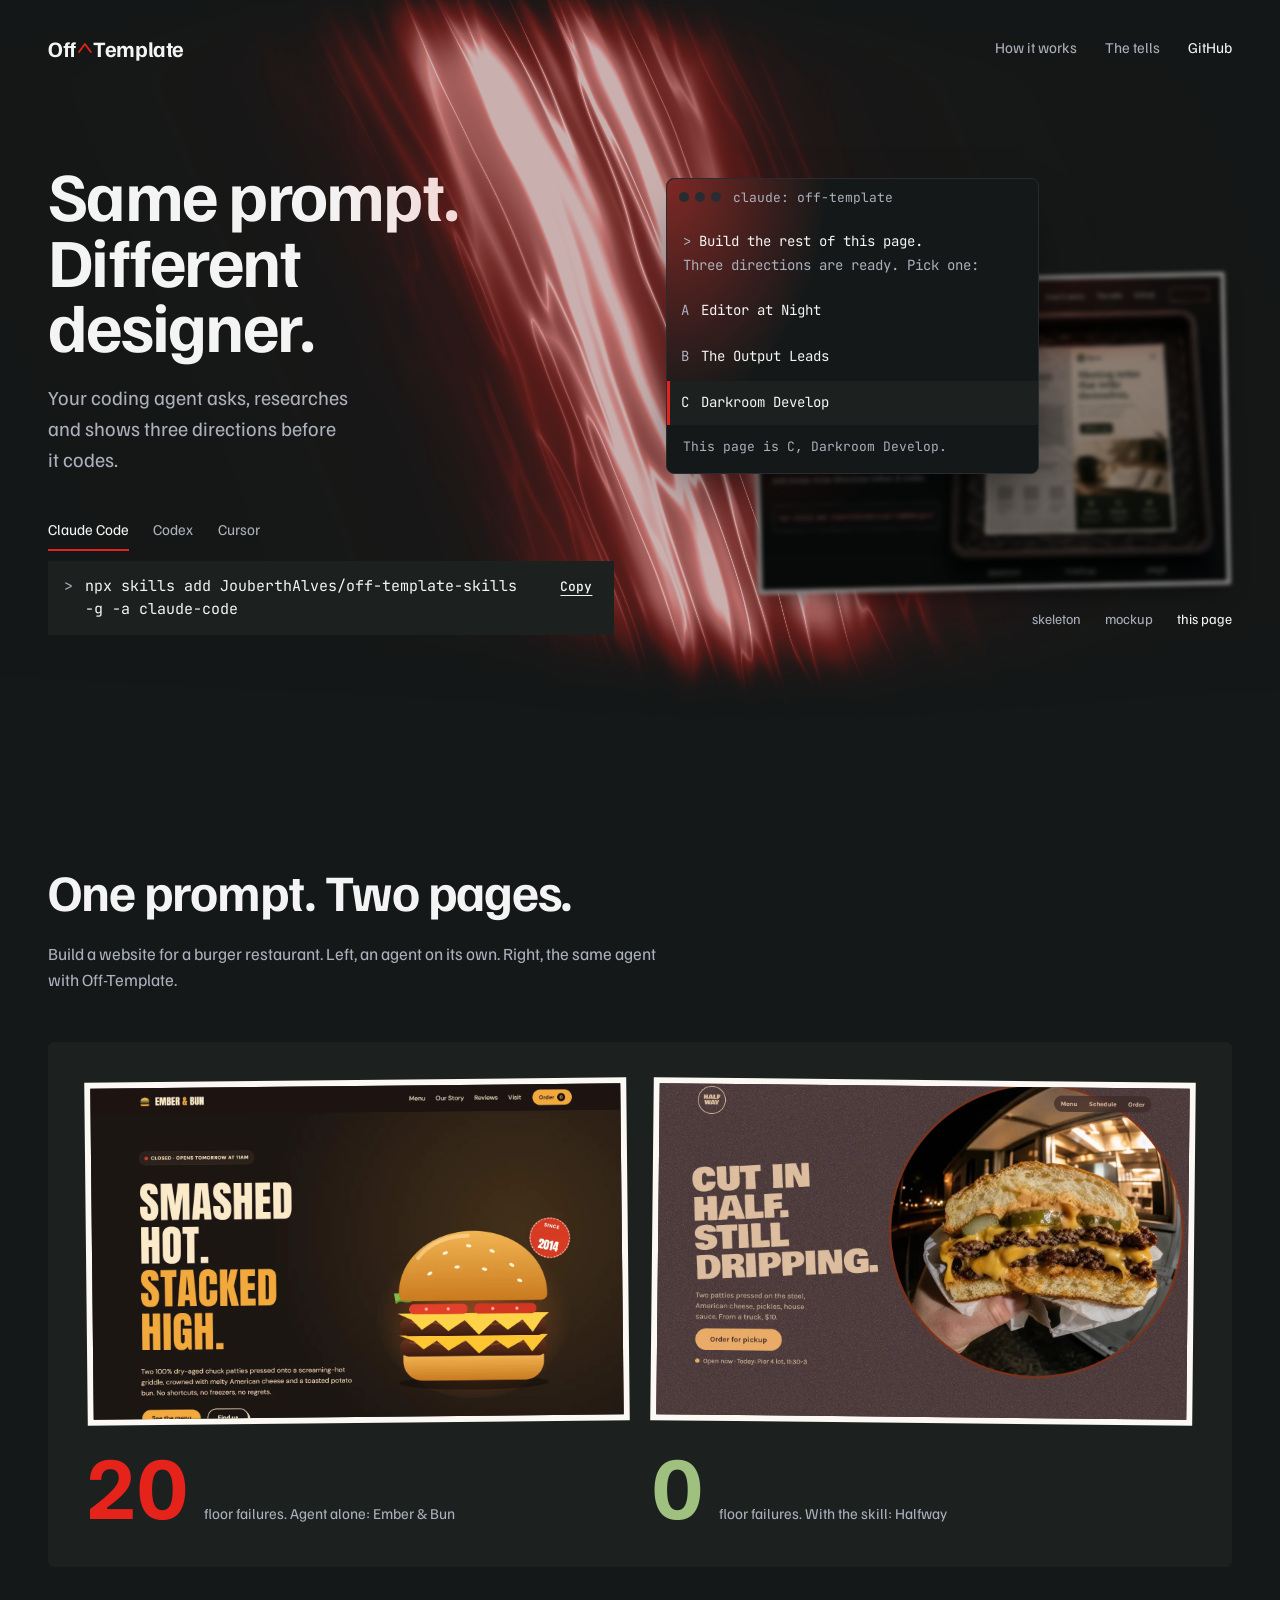
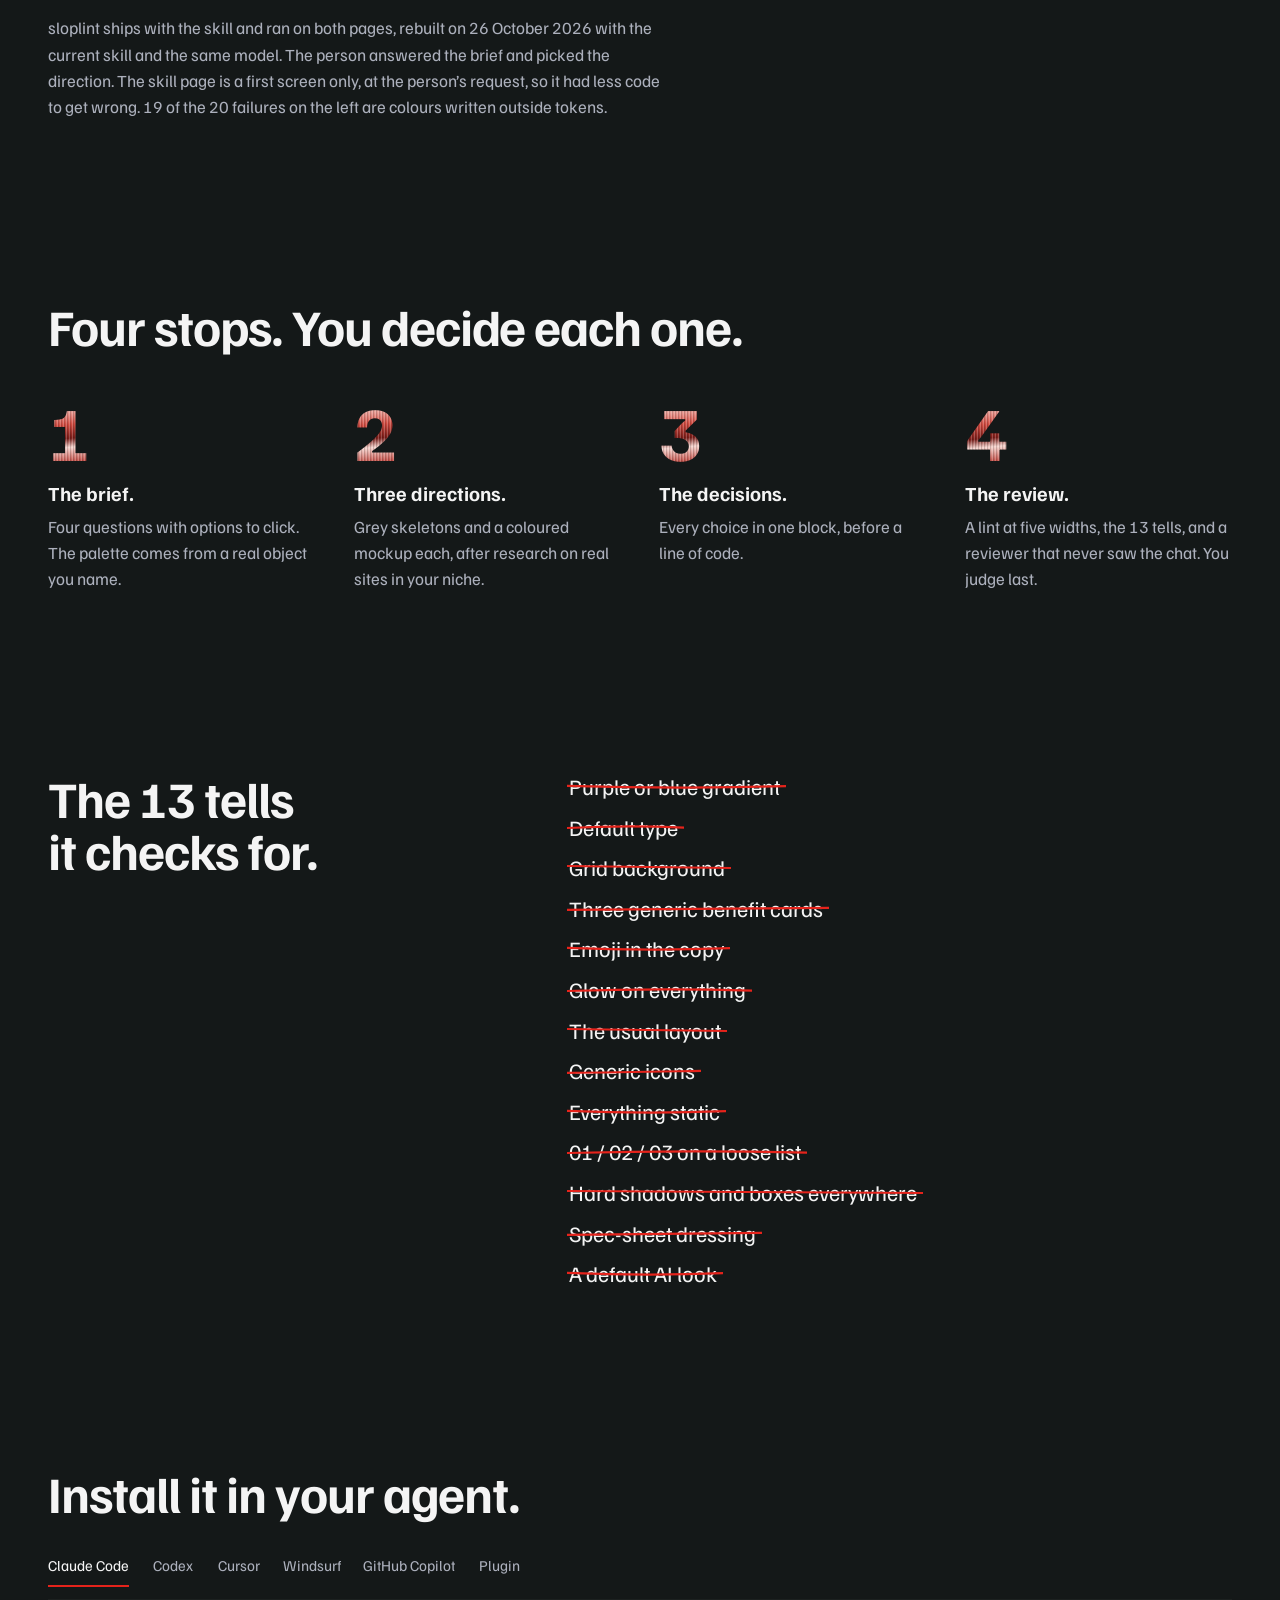
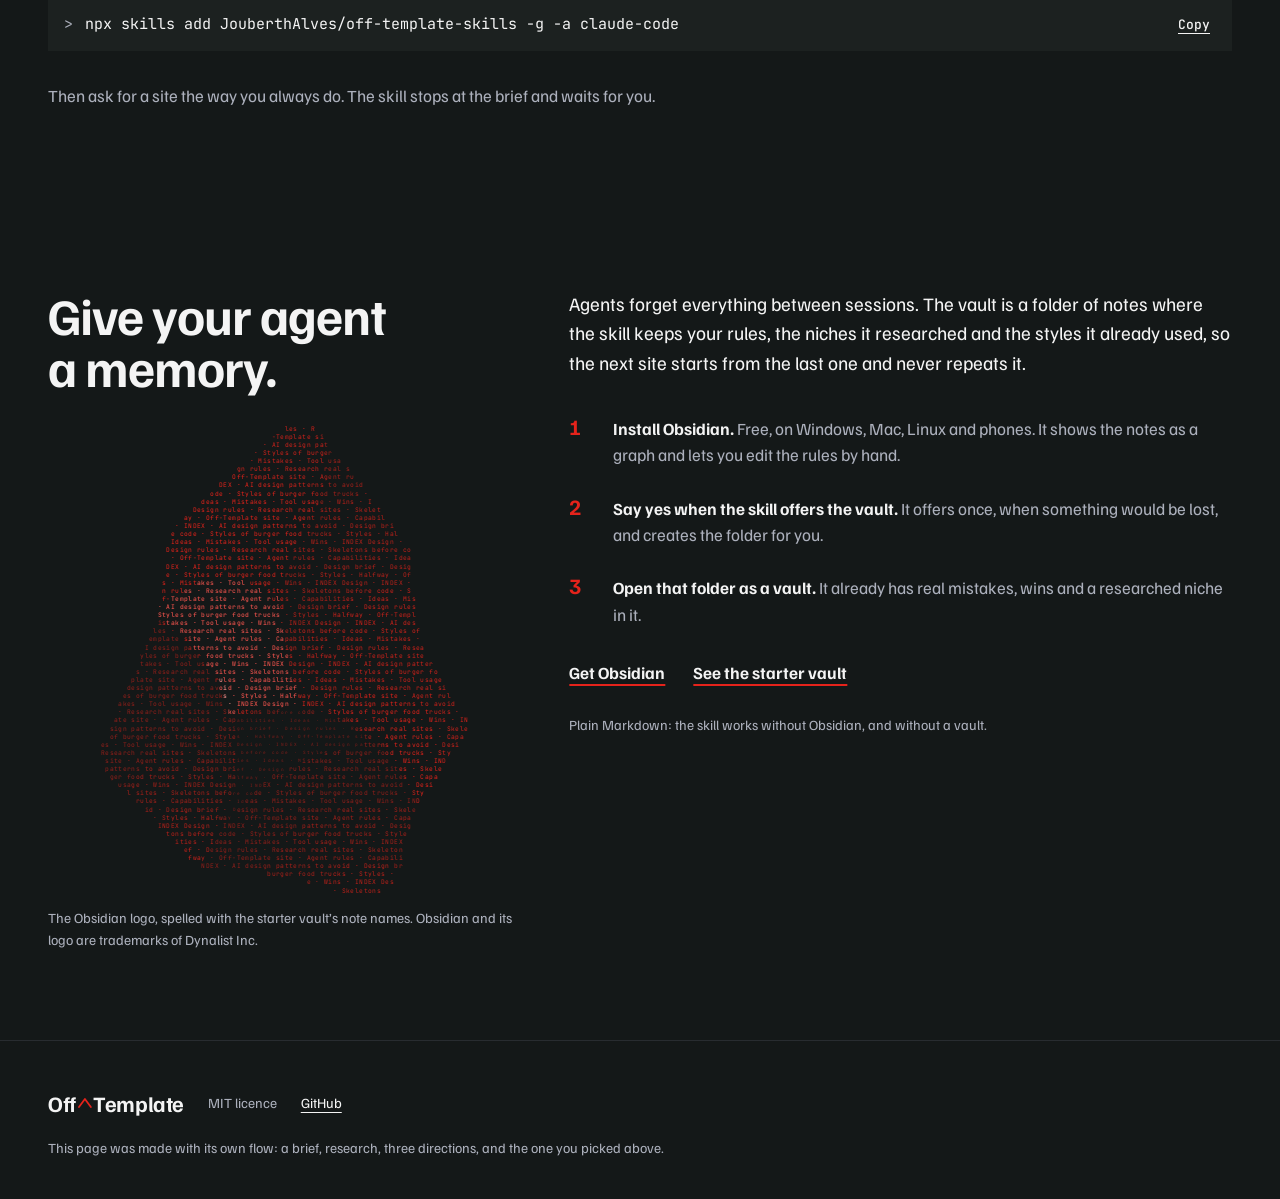
==== commit 85f9e163: "fixed: the tells' strike follows every line when a tell wraps on a phone "Hard shadows and boxes eve" ====
--- a/site/index.html
+++ b/site/index.html
@@ -145,19 +145,19 @@
     <div class="container split">
       <h2 id="tells-h">The 13 tells it checks for.</h2>
       <ul class="tells" role="list">
-        <li>Purple or blue gradient</li>
-        <li>Default type</li>
-        <li>Grid background</li>
-        <li>Three generic benefit cards</li>
-        <li>Emoji in the copy</li>
-        <li>Glow on everything</li>
-        <li>The usual layout</li>
-        <li>Generic icons</li>
-        <li>Everything static</li>
-        <li>01 / 02 / 03 on a loose list</li>
-        <li>Hard shadows and boxes everywhere</li>
-        <li>Spec-sheet dressing</li>
-        <li>A default AI look</li>
+        <li><span>Purple or blue gradient</span><i aria-hidden="true"><span>Purple or blue gradient</span></i></li>
+        <li><span>Default type</span><i aria-hidden="true"><span>Default type</span></i></li>
+        <li><span>Grid background</span><i aria-hidden="true"><span>Grid background</span></i></li>
+        <li><span>Three generic benefit cards</span><i aria-hidden="true"><span>Three generic benefit cards</span></i></li>
+        <li><span>Emoji in the copy</span><i aria-hidden="true"><span>Emoji in the copy</span></i></li>
+        <li><span>Glow on everything</span><i aria-hidden="true"><span>Glow on everything</span></i></li>
+        <li><span>The usual layout</span><i aria-hidden="true"><span>The usual layout</span></i></li>
+        <li><span>Generic icons</span><i aria-hidden="true"><span>Generic icons</span></i></li>
+        <li><span>Everything static</span><i aria-hidden="true"><span>Everything static</span></i></li>
+        <li><span>01 / 02 / 03 on a loose list</span><i aria-hidden="true"><span>01 / 02 / 03 on a loose list</span></i></li>
+        <li><span>Hard shadows and boxes everywhere</span><i aria-hidden="true"><span>Hard shadows and boxes everywhere</span></i></li>
+        <li><span>Spec-sheet dressing</span><i aria-hidden="true"><span>Spec-sheet dressing</span></i></li>
+        <li><span>A default AI look</span><i aria-hidden="true"><span>A default AI look</span></i></li>
       </ul>
     </div>
   </section>
--- a/site/styles.css
+++ b/site/styles.css
@@ -768,36 +768,37 @@
 .tells li {
   position: relative;
   justify-self: start;
+  margin-left: -2px; /* the spans' left padding, so the text keeps its edge */
   font-size: 22px;
   line-height: 1.3;
   color: var(--s-head);
 }
-.tells li::after {
-  content: "";
-  position: absolute;
-  left: -2px;
-  right: -6px;
-  top: 0.52em;
-  height: 8px;
+/* The strike rides on an invisible copy of the text laid over it: it follows each line box, so a tell that
+   wraps on a phone is struck on every line, and it stays on top of the letters. Both copies get the same
+   padding on every line, so they wrap at the same words. */
+.tells li span {
+  padding: 0 6px 0 2px;
+  -webkit-box-decoration-break: clone;
+  box-decoration-break: clone;
+}
+.tells li i {
+  position: absolute;
+  inset: 0;
+  color: transparent;
+  font-style: normal;
   pointer-events: none;
-  background: url("data:image/svg+xml,<svg xmlns='http://www.w3.org/2000/svg' viewBox='0 0 400 8' preserveAspectRatio='none'><path d='M0 2.8Q200 6.2 400 3.2' fill='none' stroke='%23E5231B' stroke-width='2.2' stroke-linecap='round' vector-effect='non-scaling-stroke'/></svg>") center / 100% 100% no-repeat;
-  transform: scaleX(1);
-  transform-origin: left center;
-}
-.tells li:nth-child(4n+2)::after {
-  top: 0.5em;
-  background-image: url("data:image/svg+xml,<svg xmlns='http://www.w3.org/2000/svg' viewBox='0 0 400 8' preserveAspectRatio='none'><path d='M0 5Q200 1.8 400 4.6' fill='none' stroke='%23E5231B' stroke-width='2.2' stroke-linecap='round' vector-effect='non-scaling-stroke'/></svg>");
-}
-.tells li:nth-child(4n+3)::after {
-  top: 0.48em;
-  background-image: url("data:image/svg+xml,<svg xmlns='http://www.w3.org/2000/svg' viewBox='0 0 400 8' preserveAspectRatio='none'><path d='M0 3C180 3.4 300 4.4 400 5' fill='none' stroke='%23E5231B' stroke-width='2.2' stroke-linecap='round' vector-effect='non-scaling-stroke'/></svg>");
-}
-.tells li:nth-child(4n)::after {
-  top: 0.54em;
-  background-image: url("data:image/svg+xml,<svg xmlns='http://www.w3.org/2000/svg' viewBox='0 0 400 8' preserveAspectRatio='none'><path d='M0 4.8C180 4.4 300 3.4 400 2.8' fill='none' stroke='%23E5231B' stroke-width='2.2' stroke-linecap='round' vector-effect='non-scaling-stroke'/></svg>");
-}
-.tells.arm li::after { transform: scaleX(0); }
-.tells.go li::after { transition: transform 500ms var(--ease) calc(var(--i, 0) * 60ms); }
+  user-select: none;
+}
+.tells li i span {
+  background: url("data:image/svg+xml,<svg xmlns='http://www.w3.org/2000/svg' viewBox='0 0 400 8' preserveAspectRatio='none'><path d='M0 2.8Q200 6.2 400 3.2' fill='none' stroke='%23E5231B' stroke-width='2.2' stroke-linecap='round' vector-effect='non-scaling-stroke'/></svg>") left 0 top 0.5em / 100% 8px no-repeat;
+  -webkit-box-decoration-break: clone;
+  box-decoration-break: clone;
+}
+.tells li:nth-child(4n+2) i span { background-position-y: 0.48em; background-image: url("data:image/svg+xml,<svg xmlns='http://www.w3.org/2000/svg' viewBox='0 0 400 8' preserveAspectRatio='none'><path d='M0 5Q200 1.8 400 4.6' fill='none' stroke='%23E5231B' stroke-width='2.2' stroke-linecap='round' vector-effect='non-scaling-stroke'/></svg>"); }
+.tells li:nth-child(4n+3) i span { background-position-y: 0.46em; background-image: url("data:image/svg+xml,<svg xmlns='http://www.w3.org/2000/svg' viewBox='0 0 400 8' preserveAspectRatio='none'><path d='M0 3C180 3.4 300 4.4 400 5' fill='none' stroke='%23E5231B' stroke-width='2.2' stroke-linecap='round' vector-effect='non-scaling-stroke'/></svg>"); }
+.tells li:nth-child(4n) i span { background-position-y: 0.52em; background-image: url("data:image/svg+xml,<svg xmlns='http://www.w3.org/2000/svg' viewBox='0 0 400 8' preserveAspectRatio='none'><path d='M0 4.8C180 4.4 300 3.4 400 2.8' fill='none' stroke='%23E5231B' stroke-width='2.2' stroke-linecap='round' vector-effect='non-scaling-stroke'/></svg>"); }
+.tells.arm li i span { background-size: 0% 8px; }
+.tells.go li i span { transition: background-size 500ms var(--ease) calc(var(--i, 0) * 60ms); }
 
 /* ---------- 4. install (the hero's tabs + command row, six tabs) ---------- */
 .inst .tabs { flex-wrap: wrap; gap: 4px 22px; margin-bottom: 12px; }
@@ -832,7 +833,7 @@
   margin: 0;
   overflow: hidden;
   font: 400 calc(100cqi / 64.8) / 1.11 var(--font-mono);
-  color: var(--red);
+  color: var(--s-accent);
 }
 .vault-art.live canvas { display: block; }
 .vault-art.live .vault-still { display: none; }
@@ -964,8 +965,8 @@
   .sec.pre > * { opacity: 1; transform: none; }
   .sec, .foot, .sec.in > * { transition: none; }
   .sec::after, .foot::after { display: none; }
-  .tells.arm li::after { transform: scaleX(1); }
-  .tells.go li::after { transition: none; }
+  .tells.arm li i span { background-size: 100% 8px; }
+  .tells.go li i span { transition: none; }
   .sec[data-look="a"].in h2::before { animation: none; }
 }
 #built p, #built li, .foot p { text-wrap: pretty; }
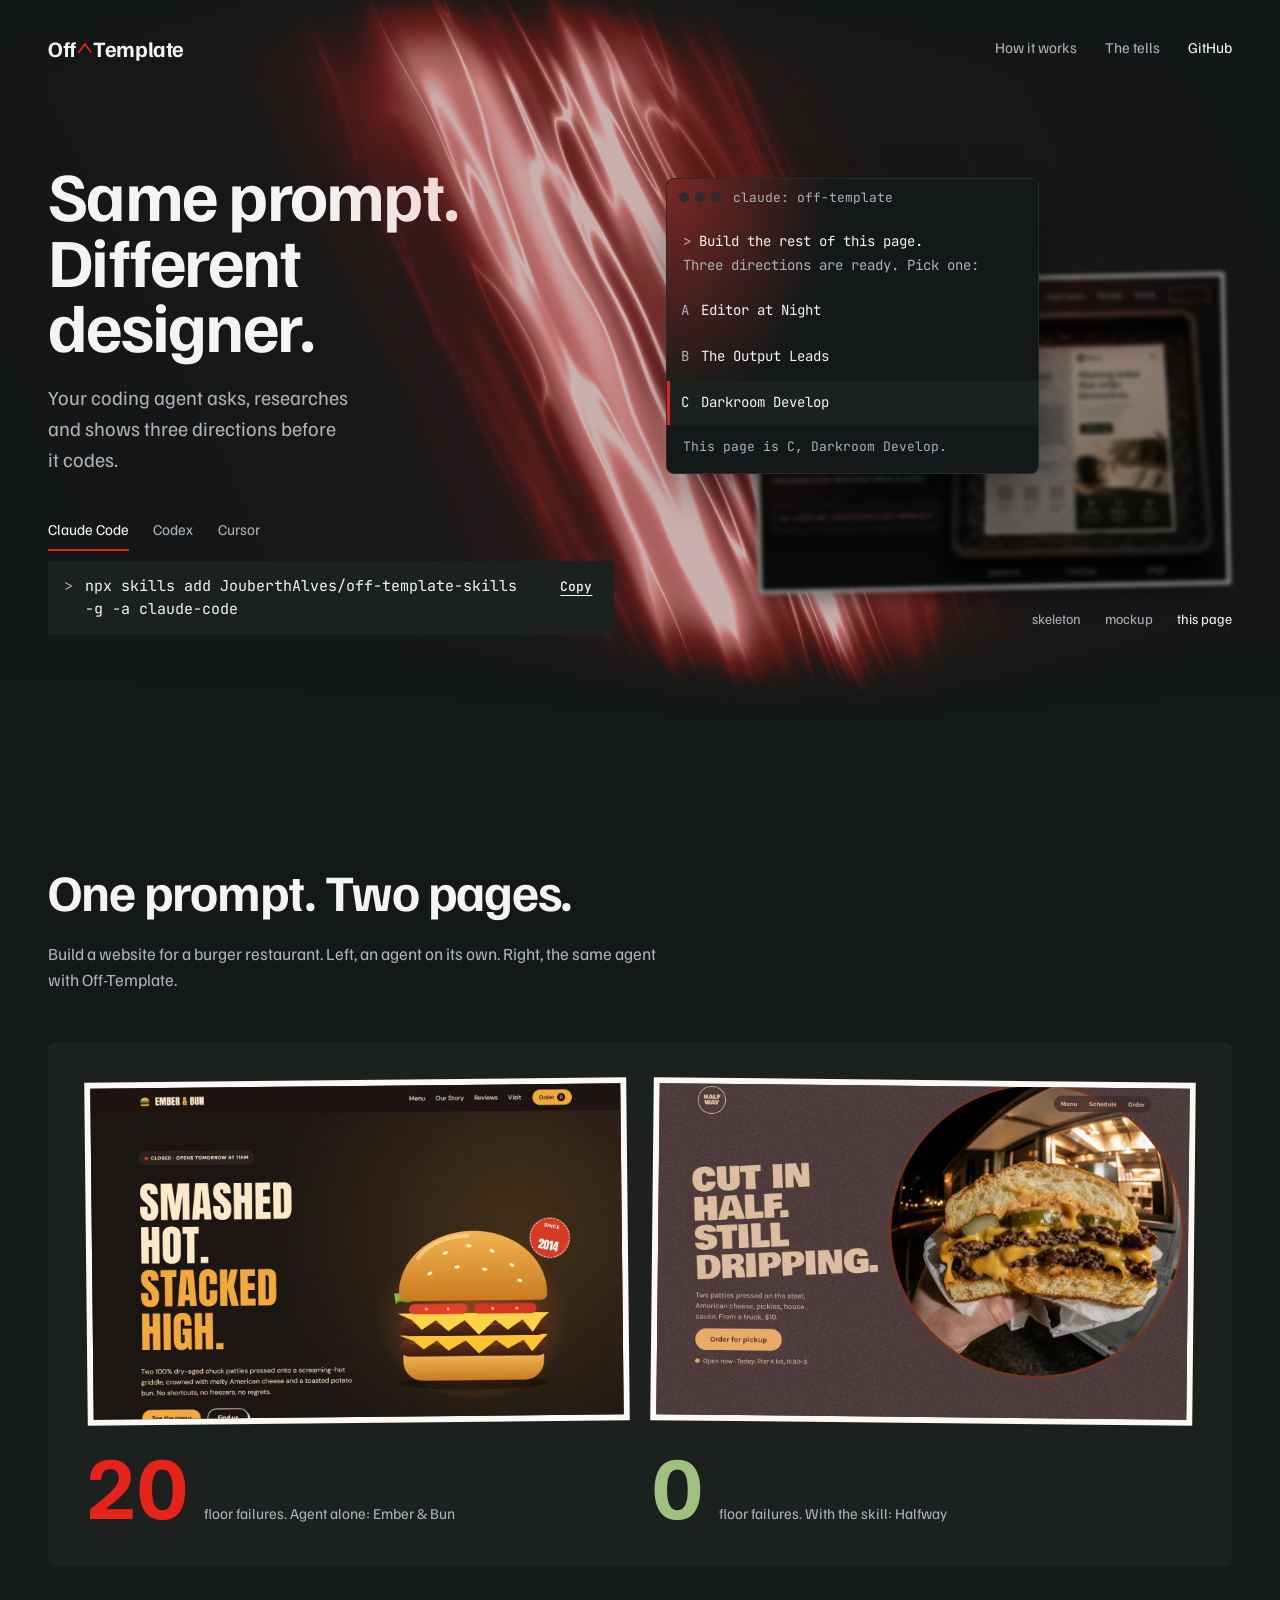
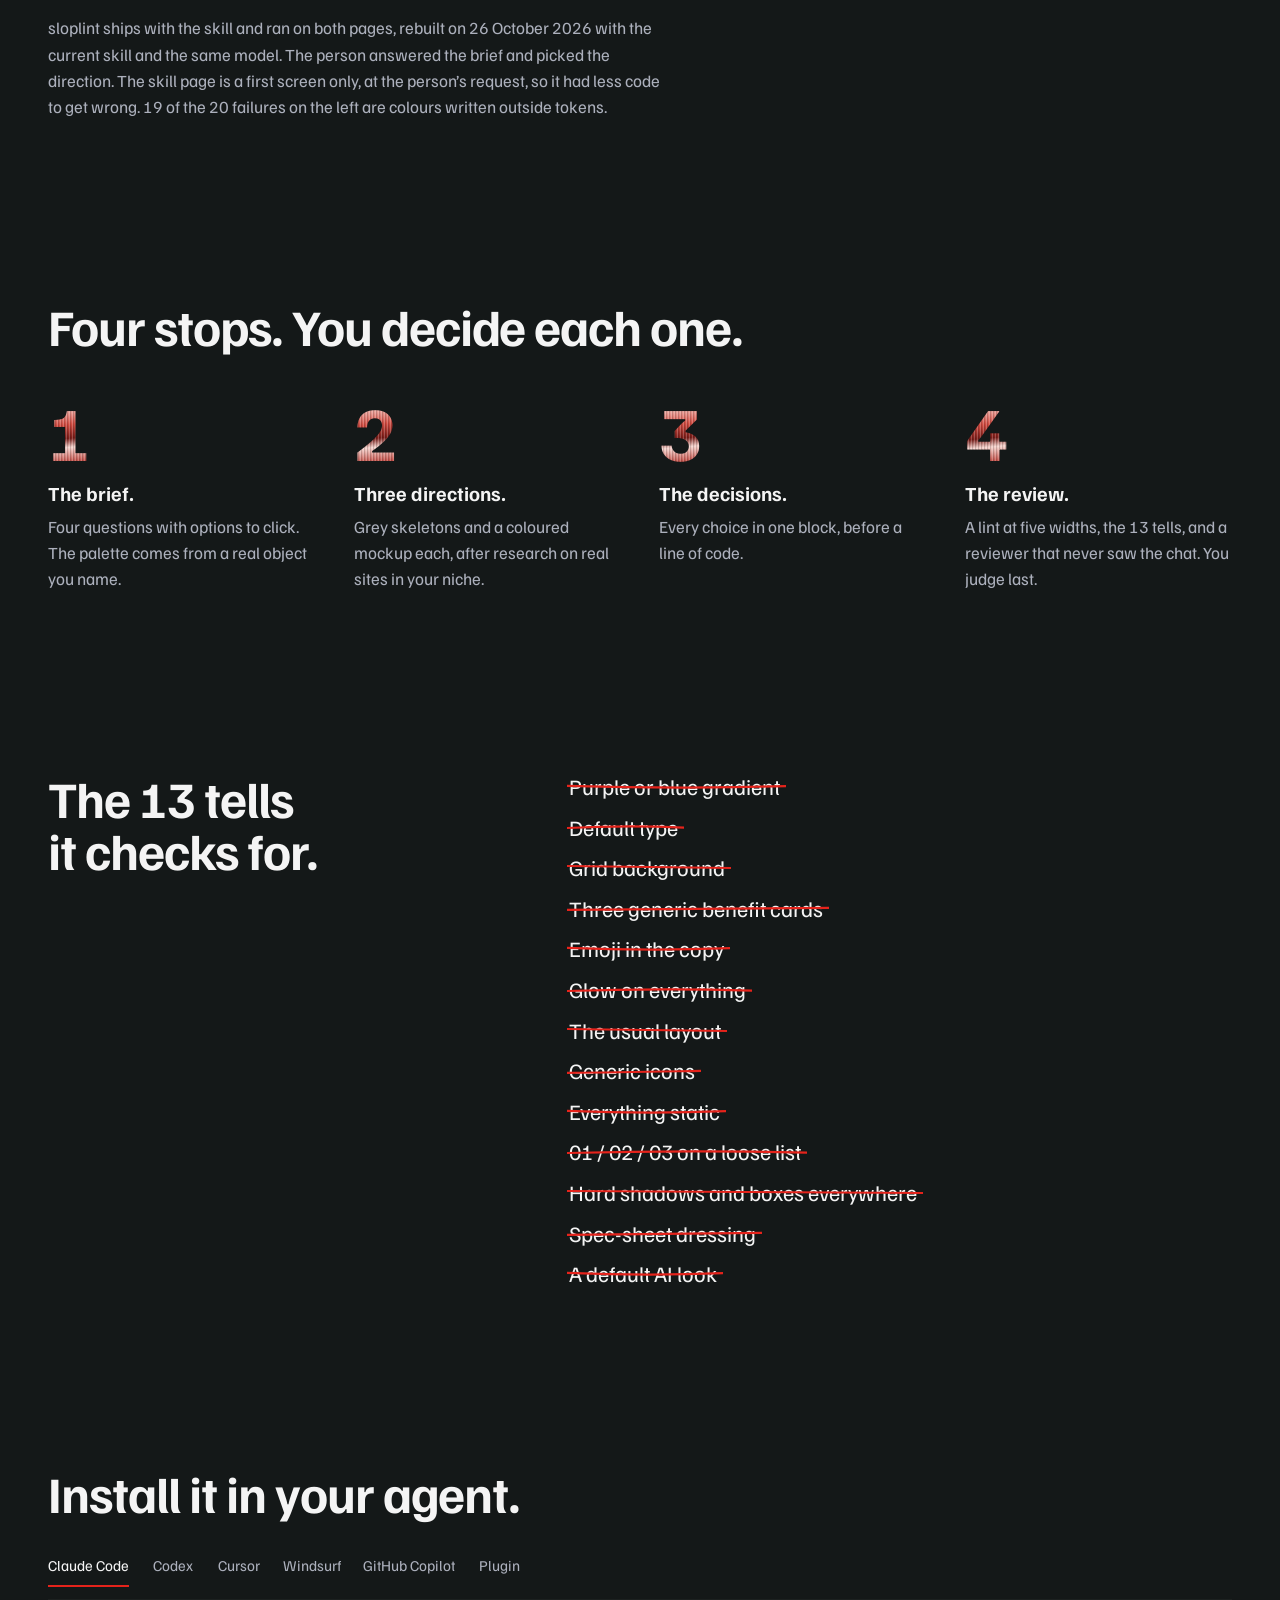
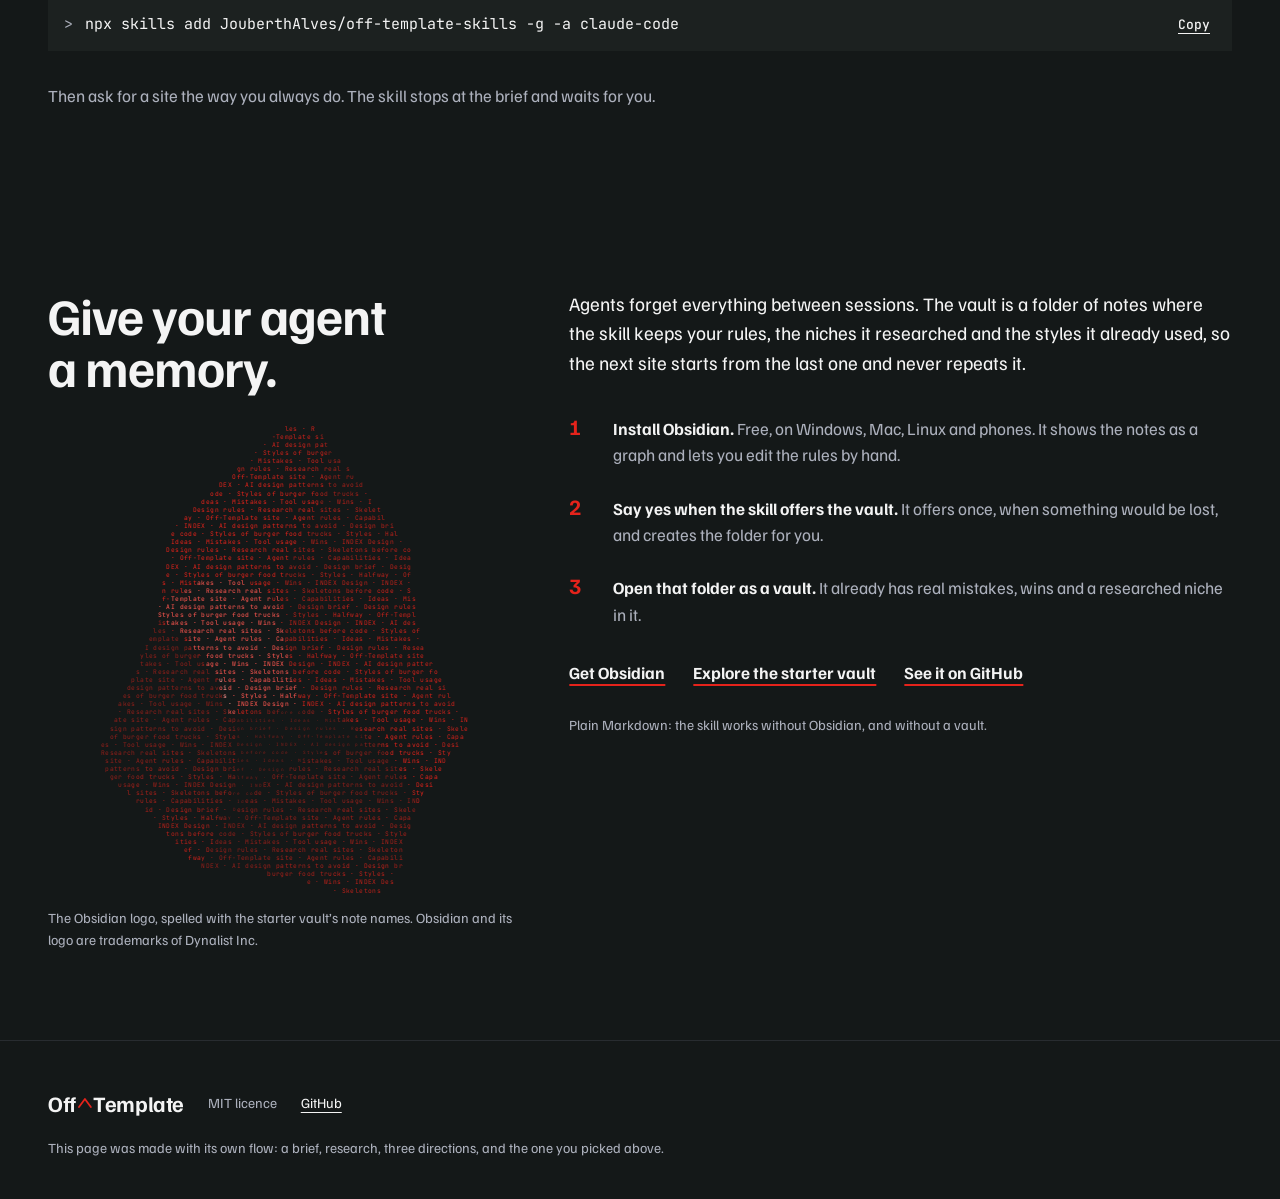
==== commit fe8844ca: "added: explore the starter vault as an ASCII graph on the site "Explore the starter vault" turns the" ====
--- a/site/index.html
+++ b/site/index.html
@@ -280,8 +280,27 @@
           <li><span class="vn" aria-hidden="true">2</span><p><strong>Say yes when the skill offers the vault.</strong> It offers once, when something would be lost, and creates the folder for you.</p></li>
           <li><span class="vn" aria-hidden="true">3</span><p><strong>Open that folder as a vault.</strong> It already has real mistakes, wins and a researched niche in it.</p></li>
         </ol>
-        <p class="vault-links"><a href="https://obsidian.md/download">Get Obsidian</a><a href="https://github.com/JouberthAlves/off-template-skills/tree/main/vault">See the starter vault</a></p>
+        <p class="vault-links"><a href="https://obsidian.md/download">Get Obsidian</a><button type="button" class="vault-explore" aria-controls="vault-stage" aria-expanded="false" hidden>Explore the starter vault</button><a href="https://github.com/JouberthAlves/off-template-skills/tree/main/vault">See it on GitHub</a></p>
         <p class="vault-note">Plain Markdown: the skill works without Obsidian, and without a vault.</p>
+      </div>
+    </div>
+    <div class="container vault-stage" id="vault-stage" hidden>
+      <div class="vstage-bar">
+        <h3 id="vstage-h" tabindex="-1">The starter vault</h3>
+        <p class="vstage-hint"></p>
+        <button type="button" class="vstage-close">Close</button>
+      </div>
+      <div class="vstage-graph">
+        <canvas aria-hidden="true"></canvas>
+        <ul class="vstage-nodes" aria-label="Notes in the starter vault"></ul>
+        <aside class="vnote" aria-labelledby="vnote-h" hidden>
+          <div class="vnote-head">
+            <p class="vnote-path"></p>
+            <h4 id="vnote-h" tabindex="-1"></h4>
+            <button type="button" class="vnote-close">Close note</button>
+          </div>
+          <div class="vnote-body"></div>
+        </aside>
       </div>
     </div>
   </section>
--- a/site/styles.css
+++ b/site/styles.css
@@ -845,18 +845,122 @@
 .vault-steps p { margin: 0; color: var(--s-text); }
 .vault-steps strong { color: var(--s-head); }
 .vault-links { display: flex; flex-wrap: wrap; gap: 0 28px; margin: 20px 0 0; }
-.vault-links a {
-  padding-block: 12px;
+.vault-links a, .vault-links button {
+  padding: 12px 0;
+  border: 0;
+  background: none;
   color: var(--s-head);
+  font: inherit;
   font-weight: 700;
   text-decoration: underline;
   text-decoration-color: var(--s-accent);
   text-decoration-thickness: 2px;
   text-underline-offset: 5px;
+  cursor: pointer;
   transition: text-underline-offset .2s var(--ease);
 }
-.vault-links a:hover { text-underline-offset: 8px; }
+.vault-links a:hover, .vault-links button:hover { text-underline-offset: 8px; }
+.vault-links .vault-explore[hidden] { display: none; }
 .vault-note { margin: 16px 0 0; font-size: 14px; color: var(--s-text); }
+
+/* ---------- 5b. the starter vault, explored: its graph in characters over the whole section ---------- */
+.sec.exploring .split { display: none; }
+.vault-stage[hidden] { display: none; }
+.vstage-bar { display: flex; flex-wrap: wrap; align-items: baseline; gap: 4px 24px; }
+.vstage-bar h3 { margin: 0; font-size: clamp(1.6rem, 3vw, 2.2rem); line-height: 1.1; color: var(--s-head); }
+.vstage-bar h3:focus { outline: none; }
+.vstage-hint { flex: 1 1 260px; margin: 0; font-size: 15px; color: var(--s-text); }
+.vstage-close, .vnote-close {
+  min-height: 44px;
+  padding: 0 4px;
+  border: 0;
+  background: none;
+  color: var(--s-head);
+  font: inherit;
+  font-weight: 700;
+  text-decoration: underline;
+  text-decoration-color: var(--s-accent);
+  text-decoration-thickness: 2px;
+  text-underline-offset: 5px;
+  cursor: pointer;
+}
+.vstage-graph {
+  position: relative;
+  height: clamp(520px, 74vh, 780px);
+  margin-top: 16px;
+  overflow: hidden;
+}
+.vstage-graph canvas { display: block; width: 100%; height: 100%; }
+.vstage-nodes { position: absolute; inset: 0; margin: 0; padding: 0; list-style: none; pointer-events: none; }
+.vstage-nodes button {
+  position: absolute;
+  left: 0;
+  top: 0;
+  width: 44px;
+  height: 44px;
+  margin: -22px 0 0 -22px;
+  padding: 0;
+  border: 0;
+  border-radius: 50%;
+  background: none;
+  cursor: grab;
+  pointer-events: auto;
+  touch-action: none;
+}
+.vstage-nodes button.dragging { cursor: grabbing; }
+.vstage-nodes button:focus-visible { outline: 2px solid var(--s-head); outline-offset: 2px; }
+
+.vnote {
+  position: absolute;
+  top: 0;
+  right: 0;
+  bottom: 0;
+  display: flex;
+  flex-direction: column;
+  width: min(420px, 44%);
+  background: var(--s-surface);
+  color: var(--s-text);
+  font-size: 15px;
+  line-height: 1.55;
+}
+.vnote { border-left: 1px solid var(--line); }
+.sec[data-look="b"] .vnote { border-left-color: var(--ink-line); }
+.vnote[hidden] { display: none; }
+.vnote-head { display: grid; grid-template-columns: minmax(0, 1fr) auto; gap: 0 12px; padding: 16px 20px 8px; }
+.vnote-path { grid-column: 1 / -1; margin: 0; font: 400 13px/1.4 var(--font-mono); color: var(--s-text); }
+.vnote-head h4 { margin: 0; align-self: center; font-size: 22px; line-height: 1.2; color: var(--s-head); }
+.vnote-head h4:focus { outline: none; }
+.vnote-body { flex: 1; min-height: 0; overflow-y: auto; overscroll-behavior: contain; padding: 0 20px 24px; }
+.vnote-body p, .vnote-body ul, .vnote-body ol, .vnote-body table, .vnote-body pre { max-width: none; margin: 0 0 12px; }
+.vnote-body ul, .vnote-body ol { padding-left: 20px; }
+.vnote-body li { margin-bottom: 4px; }
+.vnote-body h2, .vnote-body h3, .vnote-body h4 { margin: 20px 0 8px; font-size: 16px; line-height: 1.3; color: var(--s-head); }
+.vnote-body strong { color: var(--s-head); }
+.vnote-body code, .vnote-body pre { font: 400 13px/1.5 var(--font-mono); }
+.vnote-body pre { overflow-x: auto; white-space: pre-wrap; overflow-wrap: anywhere; }
+.vnote-body table { width: 100%; border-collapse: collapse; font-size: 14px; }
+.vnote-body th, .vnote-body td { padding: 6px 8px 6px 0; text-align: left; vertical-align: top; border-bottom: 1px solid var(--line); }
+.sec[data-look="b"] .vnote-body th, .sec[data-look="b"] .vnote-body td { border-bottom-color: var(--ink-line); }
+.vnote-body a, .vnote-body .vlink {
+  padding: 0;
+  border: 0;
+  background: none;
+  color: var(--s-head);
+  font: inherit;
+  text-decoration: underline;
+  text-decoration-color: var(--s-accent);
+  text-underline-offset: 3px;
+  cursor: pointer;
+}
+@media (prefers-reduced-motion: no-preference) {
+  .vnote.opening { animation: vnote-in 260ms var(--ease) both; }
+}
+@keyframes vnote-in { from { opacity: 0; transform: translateX(16px); } }
+@media (max-width: 719px) {
+  .vstage-graph { height: 78vh; min-height: 480px; }
+  .vnote { top: auto; left: 0; width: auto; max-height: 62%; }
+  @keyframes vnote-in { from { opacity: 0; transform: translateY(16px); } }
+}
 
 /* ---------- footer ---------- */
 .foot {
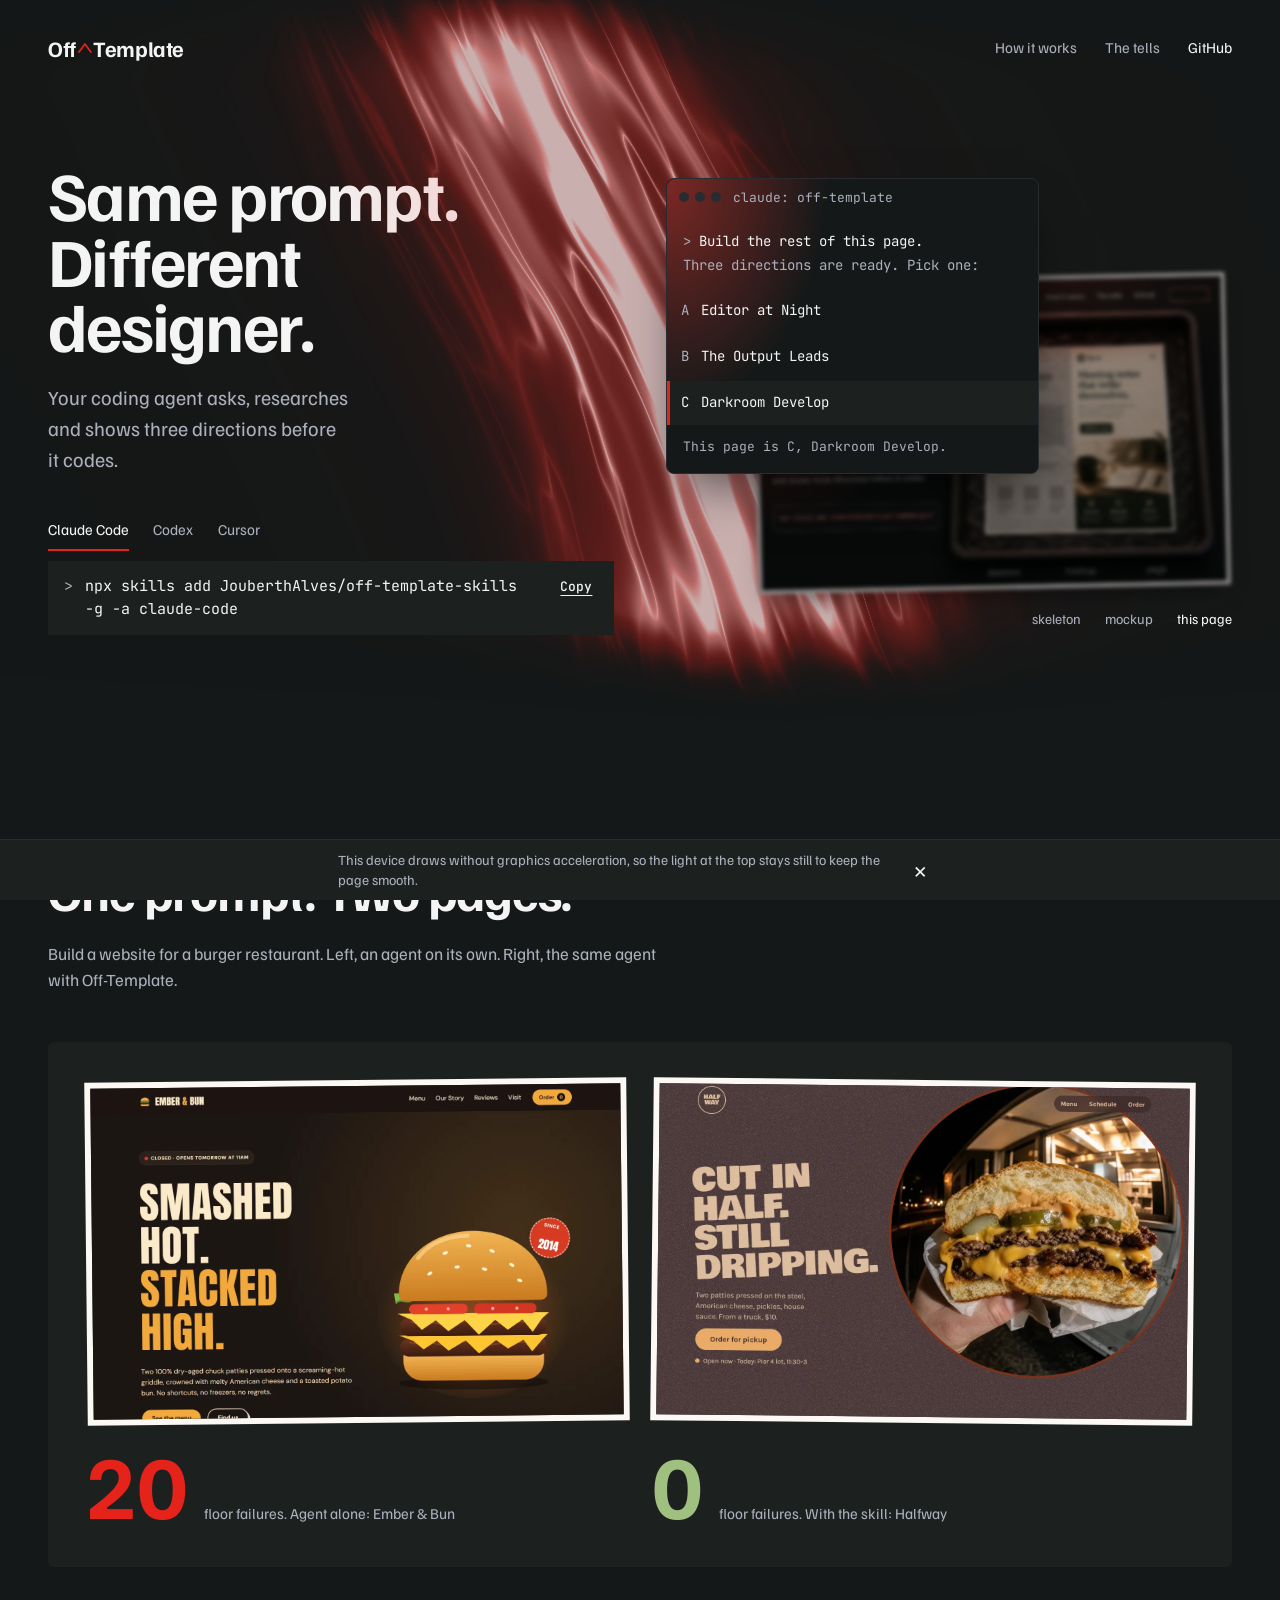
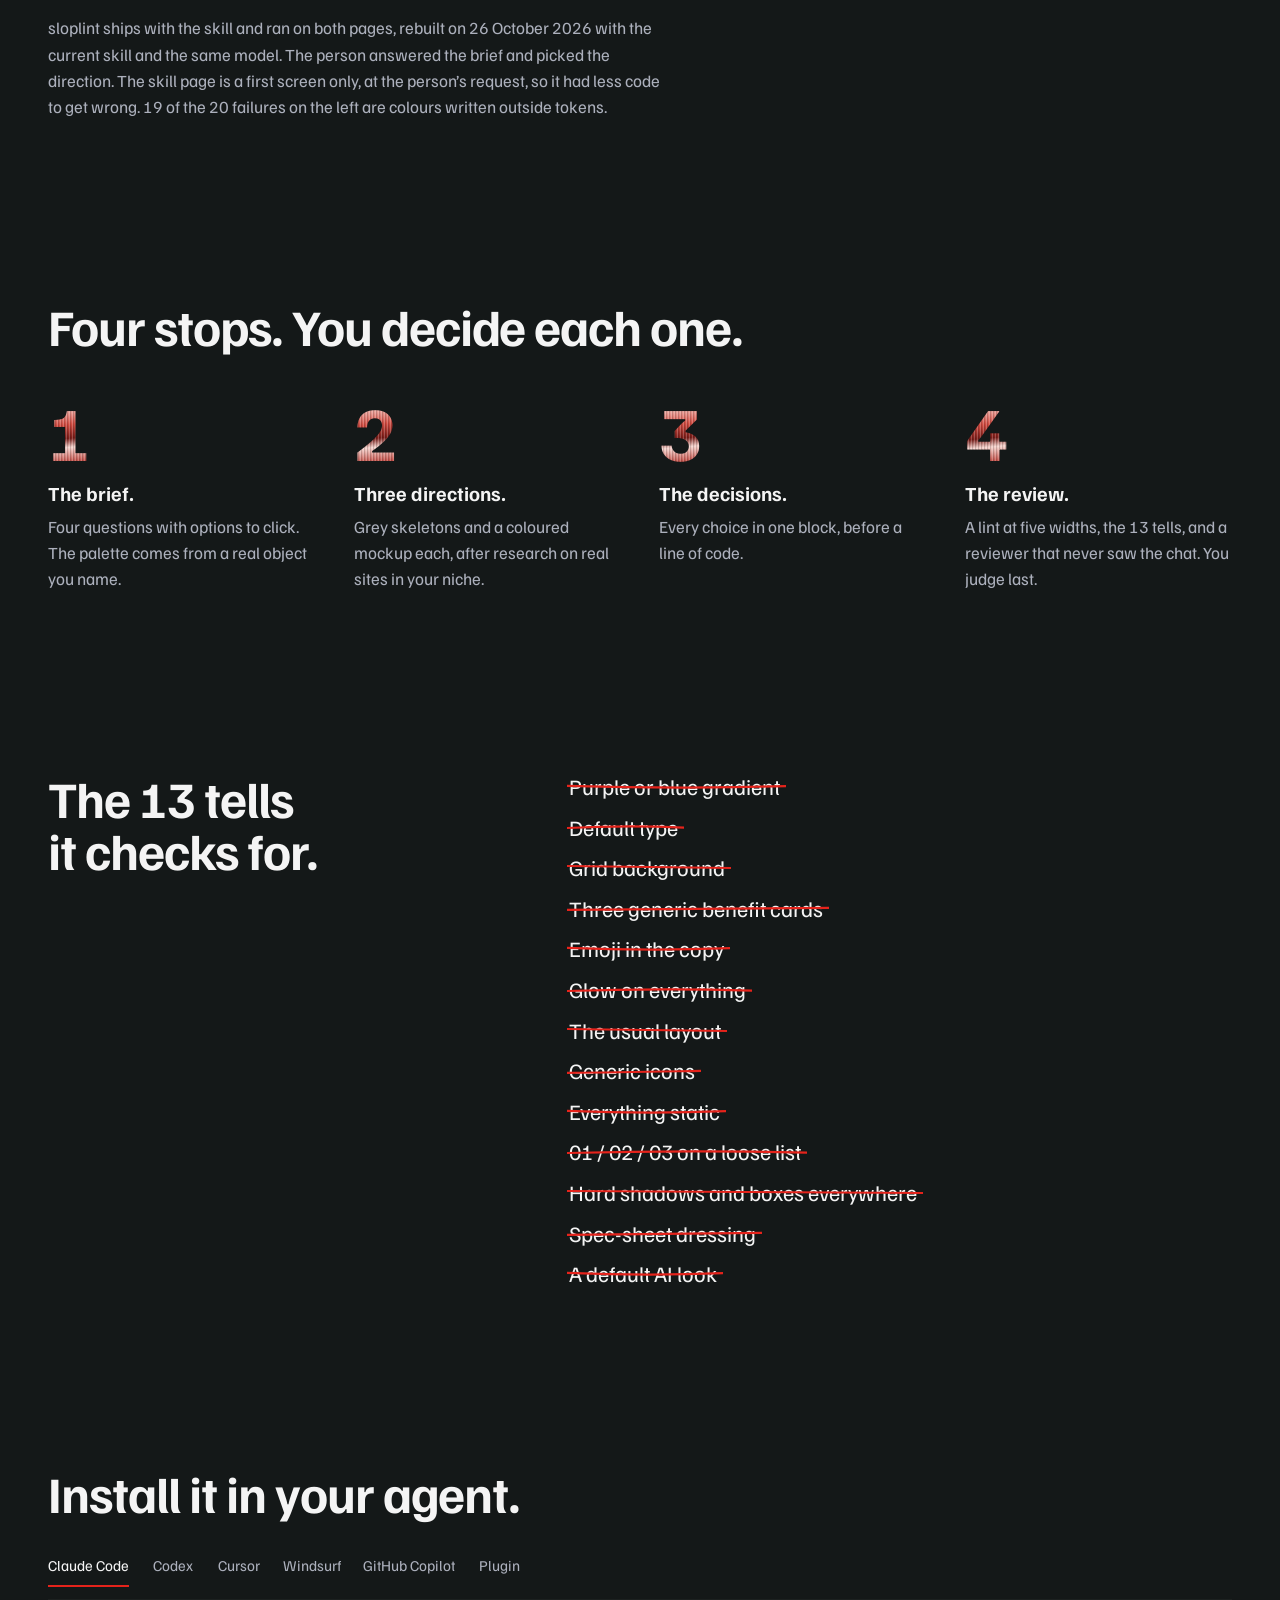
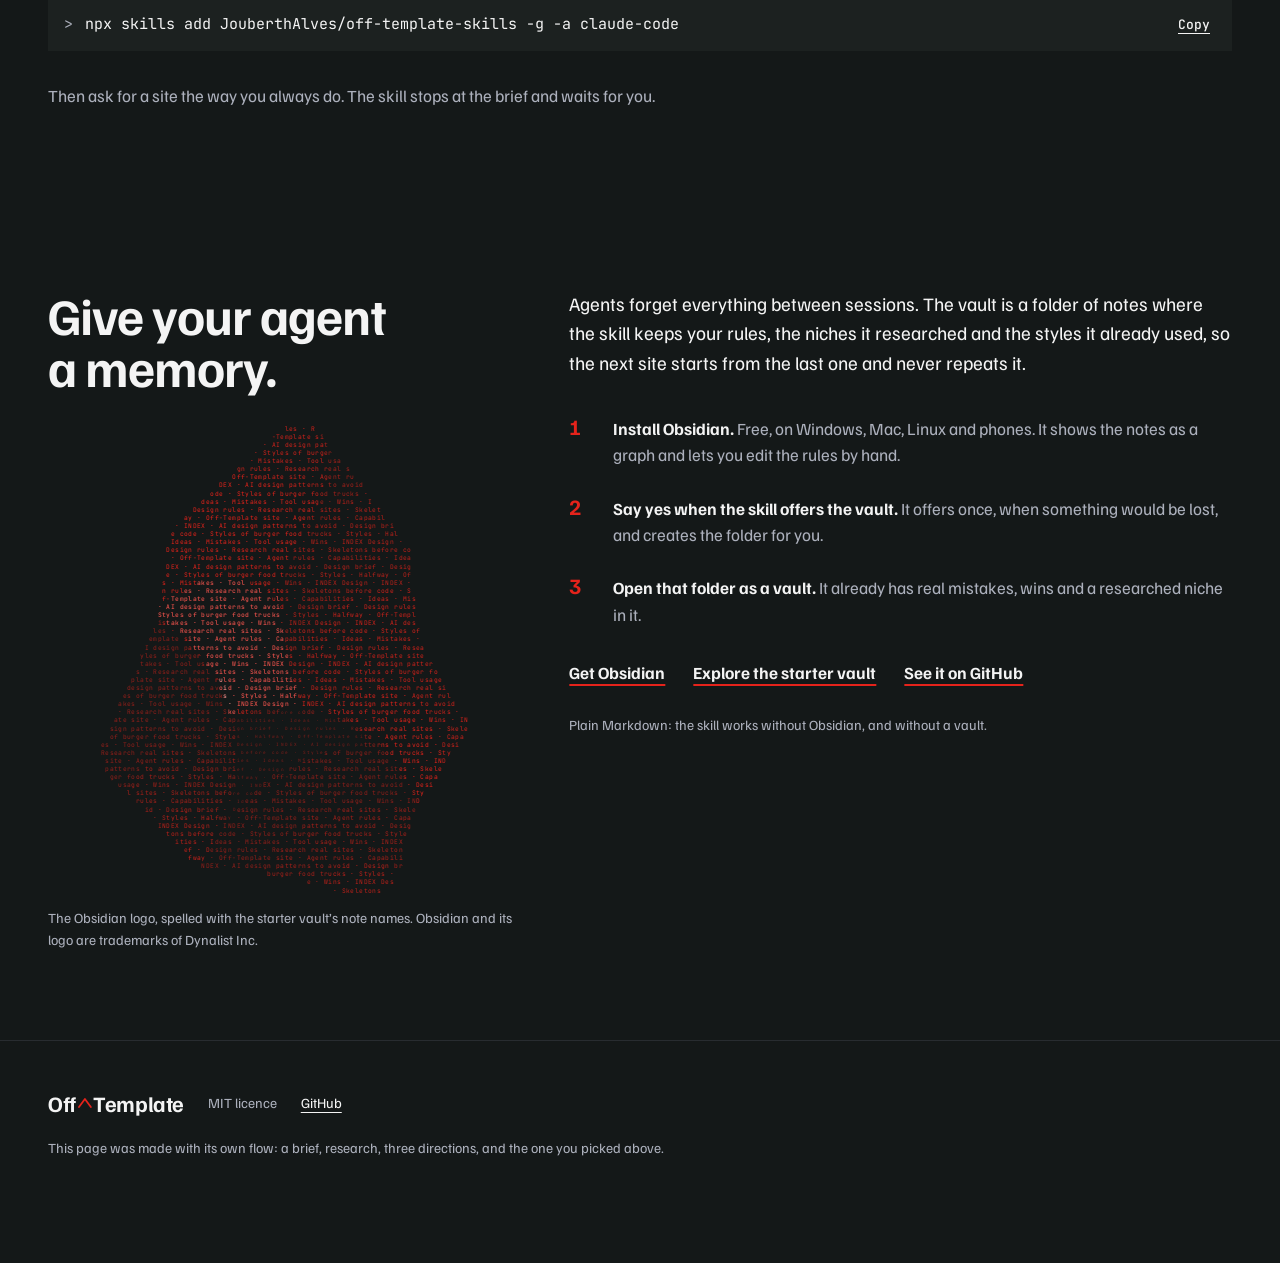
==== commit f5bc6c2d: "fixed: the Obsidian logo shows with reduced motion; added: a notice for reduced motion and no GPU - " ====
--- a/site/index.html
+++ b/site/index.html
@@ -318,6 +318,11 @@
   </div>
 </footer>
 
+<div class="notice" role="status" hidden>
+  <p class="notice-text"></p>
+  <button type="button" class="notice-close" aria-label="Dismiss the notice">×</button>
+</div>
+
 <script src="app.js" defer></script>
 <script src="beam.js" defer></script>
 </body>
--- a/site/styles.css
+++ b/site/styles.css
@@ -1138,3 +1138,38 @@
 }
 /* app.js draws a liquid rim on the new look; the CSS circle stays as the fallback. */
 html.vt-shape::view-transition-new(root) { animation: none; }
+
+/* ---------- the notice: what this visitor sees differently, at the bottom, never over the page ---------- */
+.notice {
+  position: fixed;
+  inset: auto 0 0 0;
+  z-index: 60;
+  display: flex;
+  align-items: center;
+  justify-content: center;
+  gap: 8px 16px;
+  padding: 8px 16px;
+  border-top: 1px solid var(--line);
+  background: var(--tray);
+  color: var(--text);
+}
+.notice[hidden] { display: none; }
+.notice-text { max-width: 68ch; margin: 0; font-size: 14px; line-height: 1.45; }
+.notice-close {
+  flex: none;
+  min-width: 44px;
+  min-height: 44px;
+  border: 0;
+  background: none;
+  color: var(--head);
+  font: inherit;
+  font-size: 22px;
+  line-height: 1;
+  cursor: pointer;
+}
+.notice-close:hover { color: var(--red); }
+@media (prefers-reduced-motion: no-preference) {
+  .notice.in { animation: notice-in 300ms var(--ease) both; }
+}
+@keyframes notice-in { from { opacity: 0; transform: translateY(100%); } }
+body:has(.notice:not([hidden])) { padding-bottom: 64px; }
